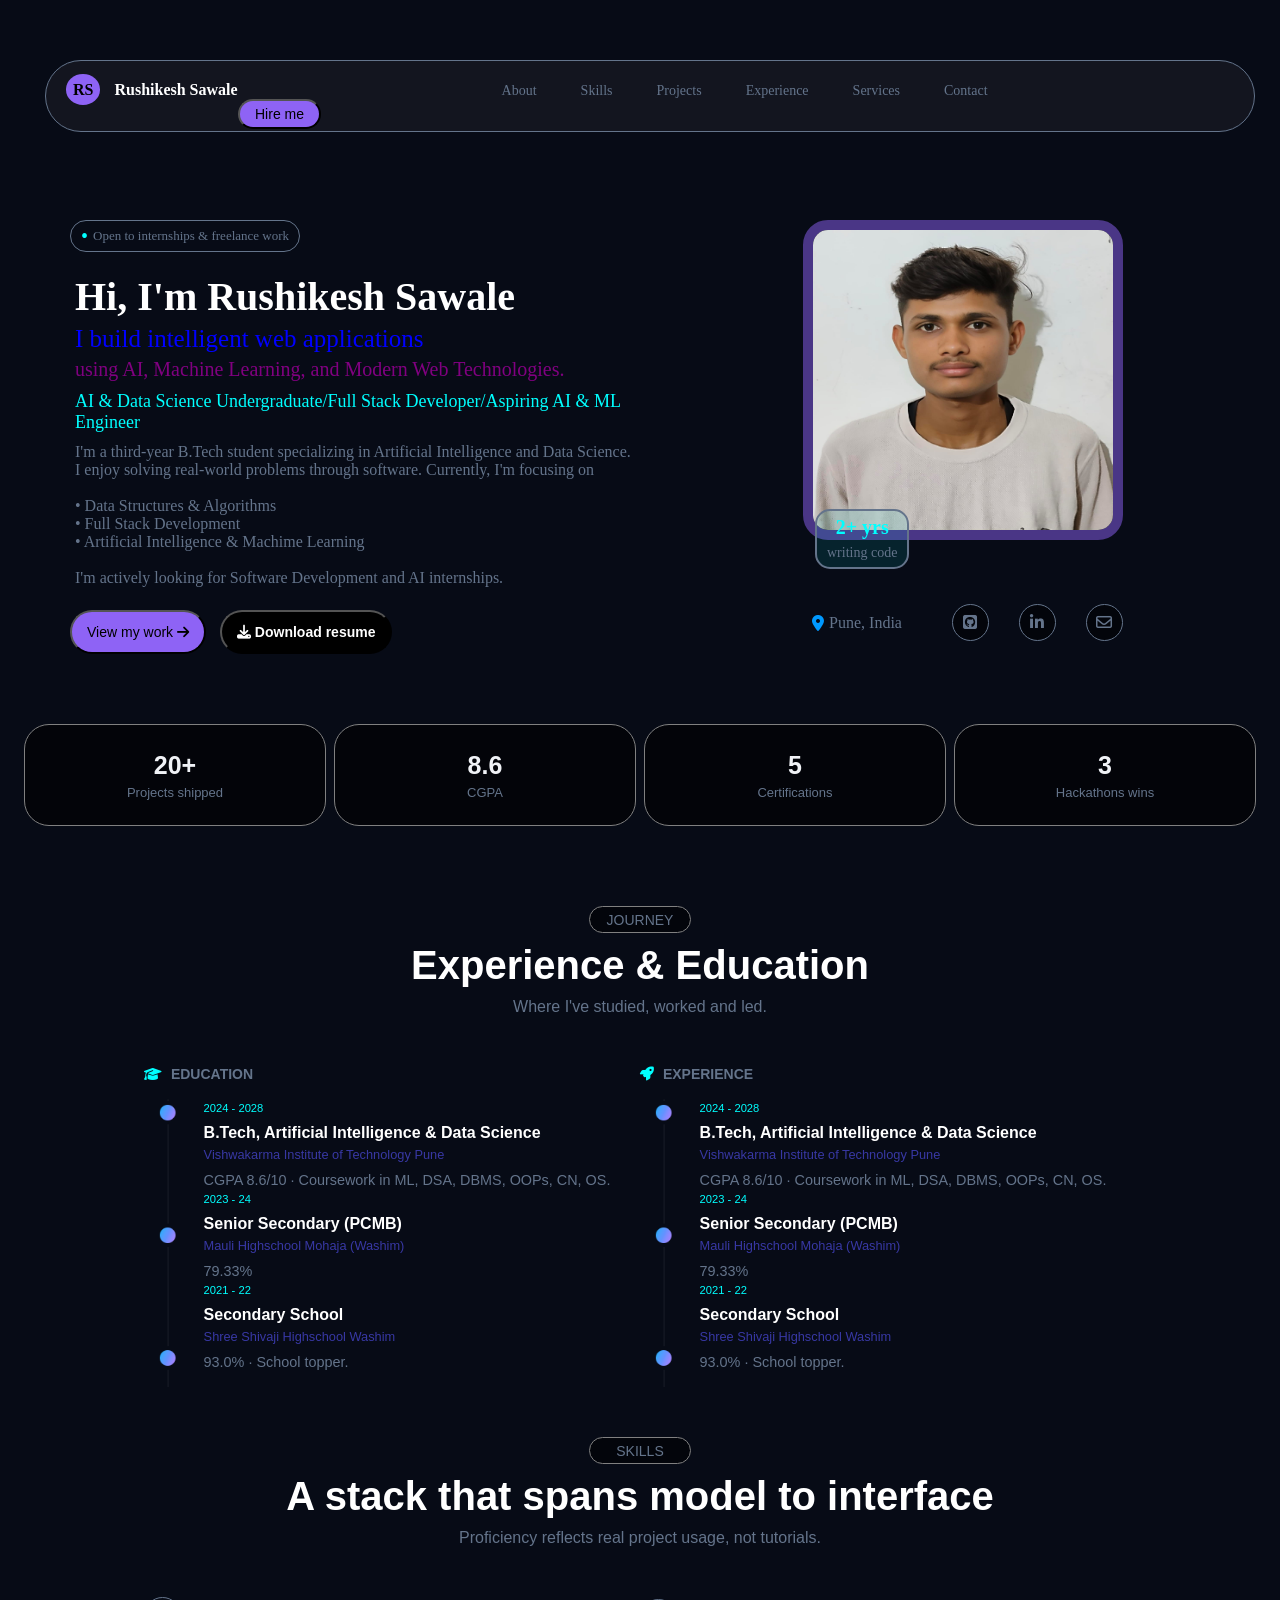
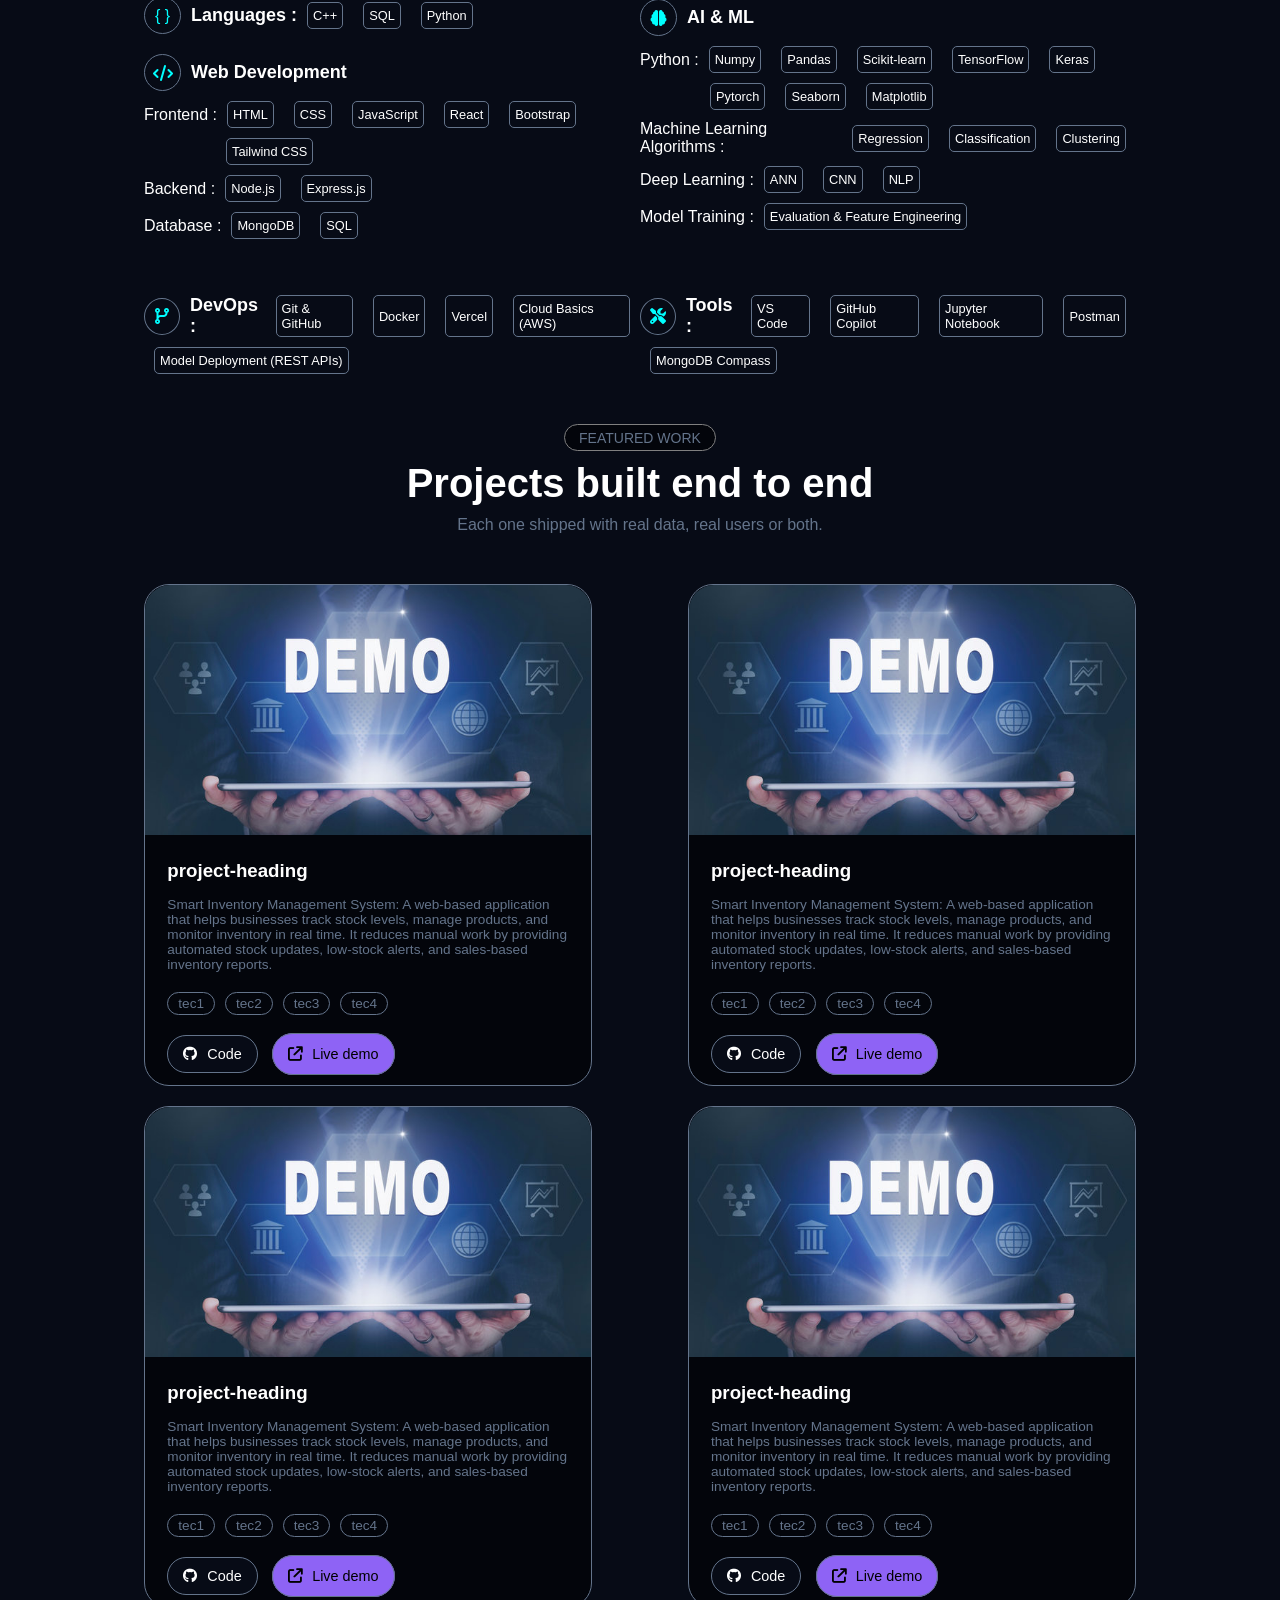
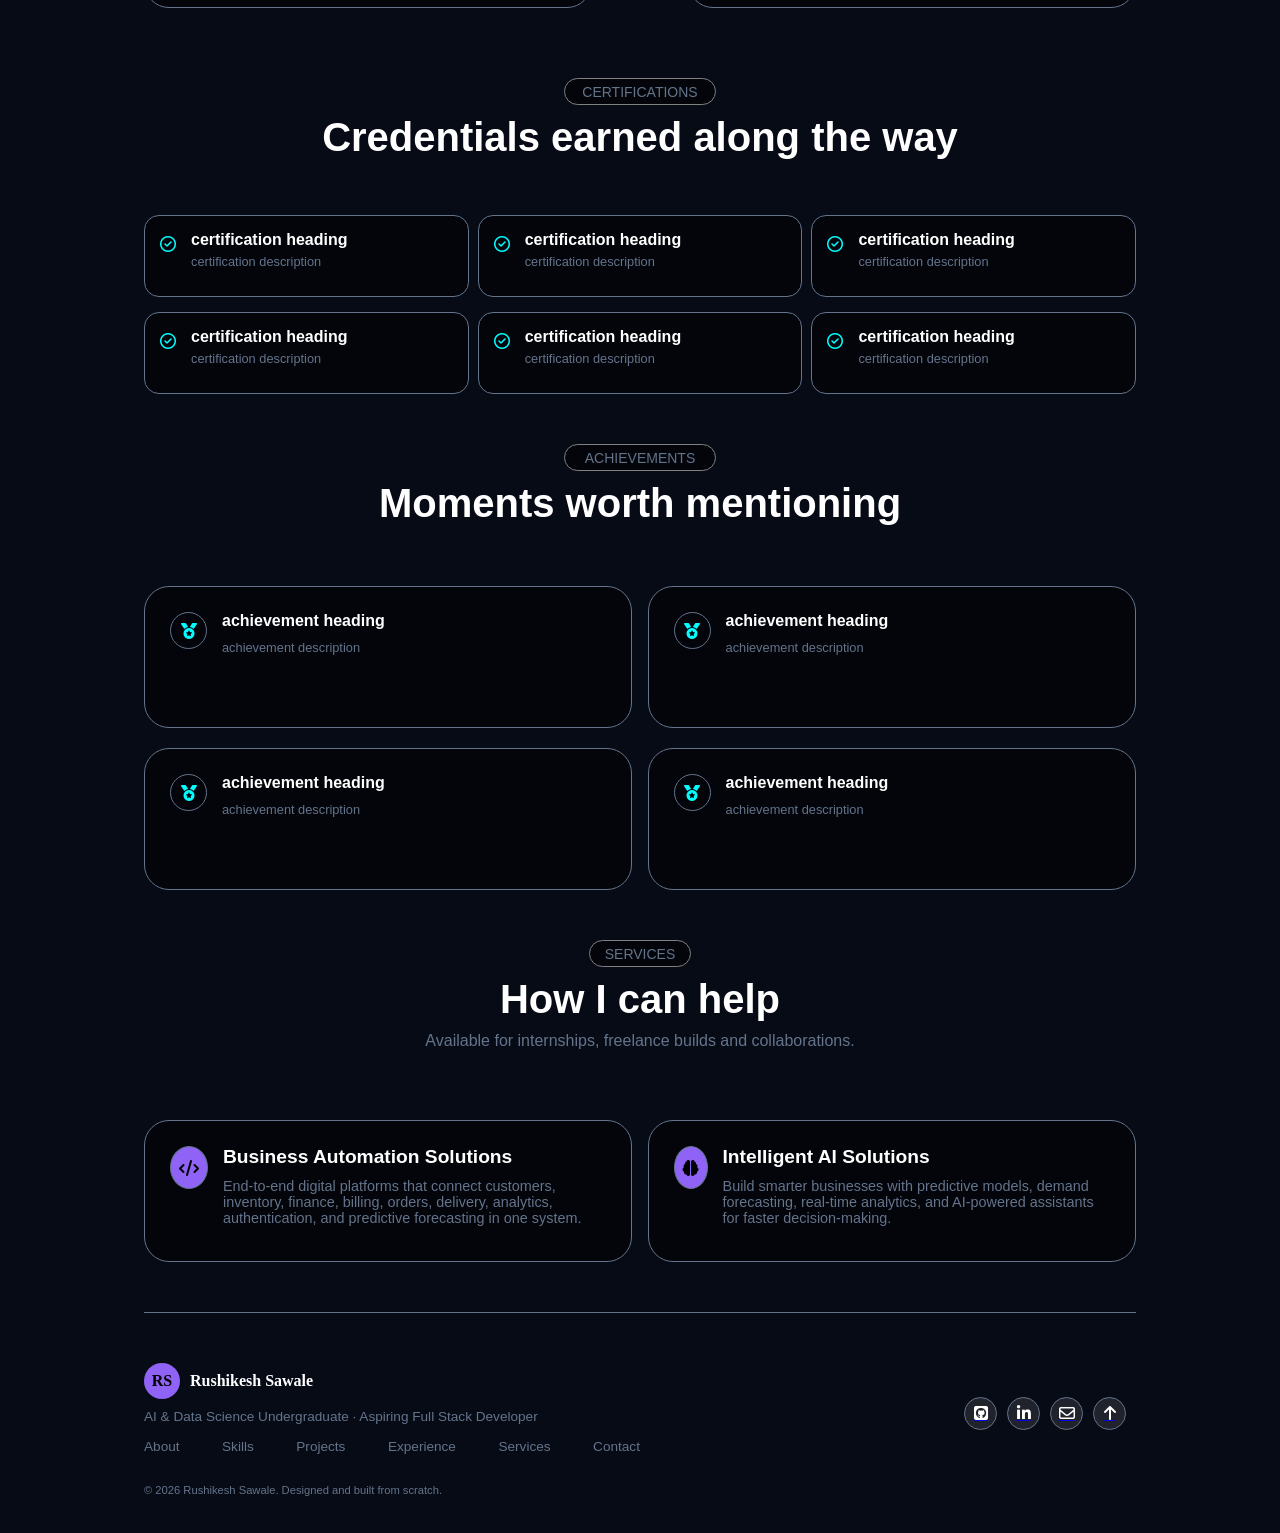
==== index.html @ 711cd92e "Initial Files Added" ====
<!DOCTYPE html>
<html lang="en">

<head>
    <meta charset="UTF-8">
    <meta name="viewport" content="width=device-width, initial-scale=1.0">
    <title>Portfolio Page</title>
    <link rel="stylesheet" href="style.css">
    <link rel="stylesheet" href="https://cdnjs.cloudflare.com/ajax/libs/font-awesome/6.5.2/css/all.min.css">
</head>

<body>
    <header>
        <div class="navbar">
            <a href="#" id="logo">RS</a>
            <a href="#" id="name">Rushikesh Sawale</a>
            <a href="about.html">About</a>
            <a href="skills.html">Skills</a>
            <a href="proj.html">Projects</a>
            <a href="exp.html">Experience</a>
            <a href="services.html">Services</a>
            <a href="contact.html">Contact</a>
            <a href="contact.html" id="hire"><button>Hire me</button></a>
        </div>
        <div class="head">
            <div class="header1">
                <p id="p1">
                    <span style="color: aqua; font-size: 20px; line-height: 1; margin-right: 5px;">&bull;</span>Open
                    to
                    internships &
                    freelance work
                </p>
                <p id="p2">
                    Hi, I'm Rushikesh Sawale
                </p>
                <p id="p3">I build intelligent web applications</p>
                <p id="p4">using AI, Machine Learning, and Modern Web Technologies.</p>
                <p id="p5">AI & Data Science Undergraduate/Full Stack Developer/Aspiring AI & ML Engineer</p>
                <p id="p6">
                    I'm a third-year B.Tech student specializing in Artificial Intelligence and Data
                    Science.<br />
                    I enjoy solving real-world problems through software. Currently, I'm focusing on<br />
                    <br />
                    • Data Structures & Algorithms<br />
                    • Full Stack Development<br />
                    • Artificial Intelligence & Machime Learning<br />
                    <br />
                    I'm actively looking for Software Development and AI internships.
                </p>
                <br />
                <a href="proj.html"><button>View my work <i class="fa-solid fa-arrow-right"></i></button></a>
                <a href="#"><button id="button"><i class="fa-solid fa-download"></i> Download resume</button></a>
            </div>
            <div class="header2">
                <div id="image"><a href="https://www.linkedin.com/in/rushikeshsawale" target="_main"><img
                            src="profilepic.jpg" alt="Profile pic" height="100" /></a></div>
                <div id="id1">2+ yrs<br /><small>writing code</small></div>
                <div id="id2"><i style="margin-right: 5px; margin-left: 25px; color: rgb(0, 153, 255)"
                        class="fa-solid fa-location-dot"></i>
                    Pune, India
                    <div id="icon" style="margin-left: 50px;"><a href="https://github.com/rushipatilsawale"
                            target="_main"><i class="fa-brands fa-square-github"></i></a></div>
                    <div id="icon"><a href="https://www.linkedin.com/in/rushikeshsawale" target="_main"><i
                                class="fa-brands fa-linkedin-in"></i></a></div>
                    <div id="icon"><a href="mailto:rushikesh.sawale24@vit.edu" target="_main">
                            <i class="fa-regular fa-envelope"></i>
                        </a></div>
                </div>
            </div>
        </div>
        <div class="work">
            <div id="work1">
                <div id="bigText">20+</div>
                <div id="smallText">Projects shipped</div>
            </div>
            <div id="work1">
                <div id="bigText">8.6</div>
                <div id="smallText">CGPA</div>
            </div>
            <div id="work1">
                <div id="bigText">5</div>
                <div id="smallText">Certifications</div>
            </div>
            <div id="work1">
                <div id="bigText">3</div>
                <div id="smallText">Hackathons wins</div>
            </div>
        </div>
    </header>
    <main>
        <div id="journey">JOURNEY</div>
        <div id="heading2">Experience & Education</div>
        <div id="extraInfo">Where I've studied, worked and led.</div>
        <div id="journeyDetails">
            <div class="expEdu">
                <div id="edu"><i class="fa-solid fa-graduation-cap"></i> EDUCATION</div>
                <div id="arrangement">
                    <div id="design"></div>
                    <div id="eduDetails">
                        <div id="year">2024 - 2028</div>
                        <div id="course">B.Tech, Artificial Intelligence & Data Science</div>
                        <div id="institute">Vishwakarma Institute of Technology Pune</div>
                        <div id="courseWork">CGPA 8.6/10 · Coursework in ML, DSA, DBMS, OOPs, CN, OS.</div>
                        <div id="year">2023 - 24</div>
                        <div id="course">Senior Secondary (PCMB)</div>
                        <div id="institute">Mauli Highschool Mohaja (Washim)</div>
                        <div id="courseWork">79.33%</div>
                        <div id="year">2021 - 22</div>
                        <div id="course">Secondary School</div>
                        <div id="institute">Shree Shivaji Highschool Washim</div>
                        <div id="courseWork">93.0% · School topper.</div>
                    </div>
                </div>
            </div>
            <div class="expEdu">
                <div id="edu"><i class="fa-solid fa-rocket"></i> EXPERIENCE</div>
                <div id="arrangement">
                    <div id="design"></div>
                    <div id="eduDetails">
                        <div id="year">2024 - 2028</div>
                        <div id="course">B.Tech, Artificial Intelligence & Data Science</div>
                        <div id="institute">Vishwakarma Institute of Technology Pune</div>
                        <div id="courseWork">CGPA 8.6/10 · Coursework in ML, DSA, DBMS, OOPs, CN, OS.</div>
                        <div id="year">2023 - 24</div>
                        <div id="course">Senior Secondary (PCMB)</div>
                        <div id="institute">Mauli Highschool Mohaja (Washim)</div>
                        <div id="courseWork">79.33%</div>
                        <div id="year">2021 - 22</div>
                        <div id="course">Secondary School</div>
                        <div id="institute">Shree Shivaji Highschool Washim</div>
                        <div id="courseWork">93.0% · School topper.</div>
                    </div>
                </div>
            </div>
        </div>
        <div id="skills">SKILLS</div>
        <div id="heading2">A stack that spans model to interface</div>
        <div id="extraInfo">Proficiency reflects real project usage, not tutorials.</div>
        <div id="languages">
            <div id="lang_logo">{ }</div>
            <div id="lang_head">Languages : </div>
            <div id="lang_box" style="width: 150px;">
                <div id="lang_name">C++</div>
                <div id="lang_name">SQL</div>
                <div id="lang_name">Python</div>
            </div>
        </div>
        <div class="ai_wd">
            <div id="webDev">
                <div id="wd_head">
                    <div id="lang_logo"><i class="fa-solid fa-code"></i></div>
                    <div id="lang_head">Web Development</div>
                </div>
                <div id="frontend">
                    <div id="heading4">Frontend : </div>
                    <div id="lang_box">
                        <div id="lang_name">HTML</div>
                        <div id="lang_name">CSS</div>
                        <div id="lang_name">JavaScript</div>
                        <div id="lang_name">React</div>
                        <div id="lang_name">Bootstrap</div>
                    </div>
                </div>
                <div id="lang_box">
                    <div id="lang_name" style="margin:0px 0px 10px 82px;">Tailwind CSS</div>
                </div>
                <div id="frontend">
                    <div id="heading4">Backend : </div>
                    <div id="lang_box">
                        <div id="lang_name">Node.js</div>
                        <div id="lang_name">Express.js</div>
                    </div>
                </div>
                <div id="frontend">
                    <div id="heading4">Database : </div>
                    <div id="lang_box">
                        <div id="lang_name">MongoDB</div>
                        <div id="lang_name">SQL</div>
                    </div>
                </div>
            </div>
            <div id="webDev" style="position: relative; bottom: 55px;">
                <div id="wd_head">
                    <div id="lang_logo"><i class="fa-solid fa-brain"></i></div>
                    <div id="lang_head">AI & ML</div>
                </div>
                <div id="frontend">
                    <div id="heading4">Python : </div>
                    <div id="lang_box">
                        <div id="lang_name">Numpy</div>
                        <div id="lang_name">Pandas</div>
                        <div id="lang_name">Scikit-learn</div>
                        <div id="lang_name">TensorFlow</div>
                        <div id="lang_name">Keras</div>
                    </div>
                </div>
                <div id="lang_box" style="margin: 0px 0px 10px 60px;">
                    <div id="lang_name">Pytorch</div>
                    <div id="lang_name">Seaborn</div>
                    <div id="lang_name">Matplotlib</div>
                </div>
                <div id="frontend">
                    <div id="heading4">Machine Learning Algorithms : </div>
                    <div id="lang_box">
                        <div id="lang_name">Regression</div>
                        <div id="lang_name">Classification</div>
                        <div id="lang_name">Clustering</div>
                    </div>
                </div>
                <div id="frontend">
                    <div id="heading4">Deep Learning : </div>
                    <div id="lang_box">
                        <div id="lang_name">ANN</div>
                        <div id="lang_name">CNN</div>
                        <div id="lang_name">NLP</div>
                    </div>
                </div>
                <div id="frontend">
                    <div id="heading4">Model Training : </div>
                    <div id="lang_box">
                        <div id="lang_name">Evaluation & Feature Engineering</div>
                    </div>
                </div>
            </div>
        </div>
        <div class="ai_wd" style="margin-bottom: 50px;">
            <div id="webDev">
                <div id="wd_head">
                    <div id="lang_logo"><i class="fa-solid fa-code-branch"></i></div>
                    <div id="lang_head">DevOps : </div>
                    <ul id="lang_box">
                        <li id="lang_name">Git & GitHub</li>
                        <li id="lang_name">Docker</li>
                        <li id="lang_name">Vercel</li>
                        <li id="lang_name">Cloud Basics (AWS)</li>
                    </ul>
                </div>
                <ul id="lang_box" style="margin: 10px 0px 0px 0px;">
                    <li id="lang_name">Model Deployment (REST APIs)</li>
                </ul>
            </div>
            <div id="webDev">
                <div id="wd_head">
                    <div id="lang_logo"><i class="fa-solid fa-screwdriver-wrench"></i></div>
                    <div id="lang_head">Tools : </div>
                    <ul id="lang_box">
                        <li id="lang_name">VS Code</li>
                        <li id="lang_name">GitHub Copilot</li>
                        <li id="lang_name">Jupyter Notebook</li>
                        <li id="lang_name">Postman</li>
                    </ul>
                </div>
                <ul id="lang_box" style="margin: 10px 0px 0px 0px;">
                    <li id="lang_name">MongoDB Compass</li>
                </ul>
            </div>
        </div>

        <div class="projects">
            <div id="skills" style="width: 150px;">FEATURED WORK</div>
            <div id="heading2">Projects built end to end</div>
            <div id="extraInfo">Each one shipped with real data, real users or both.</div>
            <div class="project-section">
                <div class="box">
                    <div class="box-img" style="background-image: url('demo_project_image.jpg');"></div>
                    <div class="box-content">
                        <h3>project-heading</h3>
                        <p>Smart Inventory Management System: A web-based application that helps businesses track stock
                            levels, manage products, and monitor inventory in real time. It reduces manual work by
                            providing automated stock updates, low-stock alerts, and sales-based inventory reports.</p>
                        <div class="tech">
                            <div class="tech-box">tec1</div>
                            <div class="tech-box">tec2</div>
                            <div class="tech-box">tec3</div>
                            <div class="tech-box">tec4</div>
                        </div>
                        <div class="navigations">
                            <a class="github" href="https://github.com/rushipatilsawale" target="_main"><i
                                    class="fa-brands fa-github"></i>Code</a>
                            <a class="live-demo" href="#"><i class="fa-solid fa-arrow-up-right-from-square"></i>Live
                                demo</a>
                        </div>
                    </div>
                </div>
                <div class="box">
                    <div class="box-img" style="background-image: url('demo_project_image.jpg');"></div>
                    <div class="box-content">
                        <h3>project-heading</h3>
                        <p>Smart Inventory Management System: A web-based application that helps businesses track stock
                            levels, manage products, and monitor inventory in real time. It reduces manual work by
                            providing automated stock updates, low-stock alerts, and sales-based inventory reports.</p>
                        <div class="tech">
                            <div class="tech-box">tec1</div>
                            <div class="tech-box">tec2</div>
                            <div class="tech-box">tec3</div>
                            <div class="tech-box">tec4</div>
                        </div>
                        <div class="navigations">
                            <a class="github" href="https://github.com/rushipatilsawale" target="_main"><i
                                    class="fa-brands fa-github"></i>Code</a>
                            <a class="live-demo" href="#"><i class="fa-solid fa-arrow-up-right-from-square"></i>Live
                                demo</a>
                        </div>
                    </div>
                </div>
                <div class="box">
                    <div class="box-img" style="background-image: url('demo_project_image.jpg');"></div>
                    <div class="box-content">
                        <h3>project-heading</h3>
                        <p>Smart Inventory Management System: A web-based application that helps businesses track stock
                            levels, manage products, and monitor inventory in real time. It reduces manual work by
                            providing automated stock updates, low-stock alerts, and sales-based inventory reports.</p>
                        <div class="tech">
                            <div class="tech-box">tec1</div>
                            <div class="tech-box">tec2</div>
                            <div class="tech-box">tec3</div>
                            <div class="tech-box">tec4</div>
                        </div>
                        <div class="navigations">
                            <a class="github" href="https://github.com/rushipatilsawale" target="_main"><i
                                    class="fa-brands fa-github"></i>Code</a>
                            <a class="live-demo" href="#"><i class="fa-solid fa-arrow-up-right-from-square"></i>Live
                                demo</a>
                        </div>
                    </div>
                </div>
                <div class="box">
                    <div class="box-img" style="background-image: url('demo_project_image.jpg');"></div>
                    <div class="box-content">
                        <h3>project-heading</h3>
                        <p>Smart Inventory Management System: A web-based application that helps businesses track stock
                            levels, manage products, and monitor inventory in real time. It reduces manual work by
                            providing automated stock updates, low-stock alerts, and sales-based inventory reports.</p>
                        <div class="tech">
                            <div class="tech-box">tec1</div>
                            <div class="tech-box">tec2</div>
                            <div class="tech-box">tec3</div>
                            <div class="tech-box">tec4</div>
                        </div>
                        <div class="navigations">
                            <a class="github" href="https://github.com/rushipatilsawale" target="_main"><i
                                    class="fa-brands fa-github"></i>Code</a>
                            <a class="live-demo" href="#"><i class="fa-solid fa-arrow-up-right-from-square"></i>Live
                                demo</a>
                        </div>
                    </div>
                </div>
            </div>
        </div>

        <div class="certifications">
            <div class="certifications-heading">CERTIFICATIONS</div>
            <div class="certifications-extrainfo">Credentials earned along the way</div>
            <div class="certification-details">
                <div class="cert">
                    <div class="righttick-logo"><i class="fa-regular fa-circle-check"></i></div>
                    <div class="cert-info">
                        <p class="cert-heading">certification heading</p>
                        <p class="cert-description">certification description</p>
                    </div>
                </div>
                <div class="cert">
                    <div class="righttick-logo"><i class="fa-regular fa-circle-check"></i></div>
                    <div class="cert-info">
                        <p class="cert-heading">certification heading</p>
                        <p class="cert-description">certification description</p>
                    </div>
                </div>
                <div class="cert">
                    <div class="righttick-logo"><i class="fa-regular fa-circle-check"></i></div>
                    <div class="cert-info">
                        <p class="cert-heading">certification heading</p>
                        <p class="cert-description">certification description</p>
                    </div>
                </div>
                <div class="cert">
                    <div class="righttick-logo"><i class="fa-regular fa-circle-check"></i></div>
                    <div class="cert-info">
                        <p class="cert-heading">certification heading</p>
                        <p class="cert-description">certification description</p>
                    </div>
                </div>
                <div class="cert">
                    <div class="righttick-logo"><i class="fa-regular fa-circle-check"></i></div>
                    <div class="cert-info">
                        <p class="cert-heading">certification heading</p>
                        <p class="cert-description">certification description</p>
                    </div>
                </div>
                <div class="cert">
                    <div class="righttick-logo"><i class="fa-regular fa-circle-check"></i></div>
                    <div class="cert-info">
                        <p class="cert-heading">certification heading</p>
                        <p class="cert-description">certification description</p>
                    </div>
                </div>
            </div>
        </div>

        <div class="achievements">
            <div class="certifications-heading">ACHIEVEMENTS</div>
            <div class="certifications-extrainfo">Moments worth mentioning</div>
            <div class="achievement-section">
                <div class="achievement-box">
                    <div class="achievement-logo"><i class="fa-solid fa-medal"></i></div>
                    <div class="achievement-info">
                        <p class="achievement-heading">achievement heading</p>
                        <p class="achievement-description">achievement description</p>
                    </div>
                </div>
                <div class="achievement-box">
                    <div class="achievement-logo"><i class="fa-solid fa-medal"></i></div>
                    <div class="achievement-info">
                        <p class="achievement-heading">achievement heading</p>
                        <p class="achievement-description">achievement description</p>
                    </div>
                </div>
                <div class="achievement-box">
                    <div class="achievement-logo"><i class="fa-solid fa-medal"></i></div>
                    <div class="achievement-info">
                        <p class="achievement-heading">achievement heading</p>
                        <p class="achievement-description">achievement description</p>
                    </div>
                </div>
                <div class="achievement-box">
                    <div class="achievement-logo"><i class="fa-solid fa-medal"></i></div>
                    <div class="achievement-info">
                        <p class="achievement-heading">achievement heading</p>
                        <p class="achievement-description">achievement description</p>
                    </div>
                </div>
            </div>
        </div>

        <div class="services">
            <div id="skills">SERVICES</div>
            <div id="heading2">How I can help</div>
            <div id="extraInfo">Available for internships, freelance builds and collaborations.</div>
            <div class="services-section">
                <div class="services-box">
                    <div class="services-logo"><i class="fa-solid fa-code"></i></div>
                    <div class="services-info">
                        <p class="services-heading">Business Automation Solutions</p>
                        <p class="services-description">End-to-end digital platforms that connect customers, inventory,
                            finance, billing, orders, delivery, analytics, authentication, and predictive forecasting in
                            one system.</p>
                    </div>
                </div>
                <div class="services-box">
                    <div class="services-logo"><i class="fa-solid fa-brain"></i></div>
                    <div class="services-info">
                        <p class="services-heading">Intelligent AI Solutions</p>
                        <p class="services-description">Build smarter businesses with predictive models, demand
                            forecasting, real-time analytics, and AI-powered assistants for faster decision-making.</p>
                    </div>
                </div>
            </div>
        </div>
    </main>

    <footer class="footer">
        <div class="footer-info">
            <div class="info-nav">
                <a class="info-logo">RS</a>
                <a class="info-name">Rushikesh Sawale</a>
            </div>

            <p class="info-description">AI & Data Science Undergraduate · Aspiring Full Stack Developer</p>
            <div class="info-navbar" style="margin-top: 15px;">
                <a href="about.html">About</a>
                <a href="skills.html">Skills</a>
                <a href="proj.html">Projects</a>
                <a href="exp.html">Experience</a>
                <a href="services.html">Services</a>
                <a href="contact.html">Contact</a>
            </div>

            <p class="info-copyright" style="margin-top: 30px; font-size: 0.7rem;">© 2026 Rushikesh Sawale. Designed and
                built from scratch.</p>
        </div>

        <div class="footer-nav">
            <a href="https://github.com/rushipatilsawale" target="_main"><i class="fa-brands fa-square-github"></i></a>
            <a href="https://www.linkedin.com/in/rushikeshsawale" target="_main"><i
                    class="fa-brands fa-linkedin-in"></i></a>
            <a href="mailto:rushikesh.sawale24@vit.edu" target="_main"><i class="fa-regular fa-envelope"></i></a>
            <a href="#"><i class="fa-solid fa-arrow-up"></i></a>
        </div>
    </footer>
</body>

</html>
---- style.css ----
* {
    margin: 0;
    padding: 0;
}

body {
    background-color: oklch(15% .026 268);
    margin: 20px;
}

.navbar {
    background-color: rgba(25, 27, 36, 0.7);
    height: 30px;
    margin: 25px;
    padding: 20px;
    border: 1px solid #64748B;
    border-radius: 50px;
    position: fixed;
    margin-top: 40px;
}

#logo {
    background-color: #8e63f5;
    color: black;
    font-weight: bolder;
    padding: 7px;
    border-radius: 50%;
    margin-right: 5px;
    font-size: 16px;
}

#name {
    color: white;
    font-weight: bold;
    margin-right: 250px;
    font-size: 16px;
}

.navbar a {
    color: #64748B;
    text-decoration: none;
    margin-right: 30px;
    padding: 5px;
    font-size: 14px;
}

.navbar button {
    background-color: #8E63F5;
    color: black;
    font-size: 14px;
    padding: 5px 15px 5px 15px;
    border-radius: 50px;
    margin-left: 167px;
}

.header1 {
    margin-left: 50px;
}

#p1 {
    font-size: 13px;
    color: #64748B;
    border: 1px solid #64748B;
    display: inline-flex;
    align-items: center;
    border-radius: 50px;
    padding: 5px 10px;
    margin-bottom: 16px;
}

#p2 {
    color: white;
    font-size: 40px;
    font-weight: 700;
    margin: 5px;
}

#p3 {
    color: blue;
    font-size: 25px;
    margin-left: 5px;
}

#p4 {
    color: purple;
    font-size: 20px;
    margin: 5px;
}

#p5 {
    color: aqua;
    font-size: 18px;
    margin: 10px 5px 10px 5px;
}

#p6 {
    color: #64748B;
    font-size: 16px;
    margin: 5px;
}

.head {
    display: flex;
    padding-top: 200px;
    margin-bottom: 50px;
}

.header1 button {
    background-color: #8E63F5;
    color: black;
    font-size: 14px;
    padding: 12px 15px 12px 15px;
    border-radius: 50px;
    font-weight: 200;
    margin-right: 10px;
}

.header1 a {
    text-decoration: none;
    color: black;
}

#button {
    color: white;
    font-weight: 700;
    background-color: black;
}

.header2 img {
    height: 300px;
    width: 300px;
    border: 10px solid rgba(142, 99, 245, 0.5);
    border-radius: 25px;
}

#image {
    display: flex;
    justify-content: center;
}

.header2 #id1 {
    color: aqua;
    font-size: 20px;
    font-weight: 900;
    background-color: rgba(0, 255, 255, 0.1);
    display: inline-block;
    text-align: center;
    border: 2px solid #64748B;
    border-radius: 15px;
    padding: 5px 10px 5px 10px;
    margin-left: 150px;
    position: relative;
    bottom: 35px;
}

.head small {
    color: #64748B;
    font-size: 14px;
    font-weight: normal;
}

.header2 #id2 {
    color: #64748B;
    font-size: 16px;
    display: flex;
    align-items: center;
    justify-content: center;
}

.header2 a {
    text-decoration: none;
}

.header1,
.header2 {
    width: 50%;
}

#icon {
    height: 35px;
    width: 35px;
    margin: 0px 15px 0px 15px;
    background-color: rgba(0, 0, 0, 0.5);
    display: flex;
    align-items: center;
    justify-content: center;
    border-radius: 50%;
    border: 1px solid #64748B;
}

#icon i {
    color: #64748B;
}

.work {
    margin: 70px 0px 80px 0px;
    display: flex;
    justify-content: space-around;
    font-family: "Emily", sans-serif;
}

.work #work1 {
    display: flex;
    flex-direction: column;
    align-items: center;
    justify-content: center;
    background-color: rgba(0, 0, 0, 0.6);
    height: 100px;
    width: 300px;
    border: 1px solid gray;
    border-radius: 25px;
}

.work #bigText {
    color: oklch(96% .006 265);
    font-weight: bolder;
    font-size: 25px;
    margin-bottom: 5px;
}

.work #smallText {
    color: #64748B;
    font-size: 13px;
}

main {
    font-family: "Emily", sans-serif;
}

#journey,
#skills {
    color: #64748B;
    font-size: 14px;
    width: 100px;
    height: 25px;
    background-color: rgba(0, 0, 0, 0.5);
    display: flex;
    align-items: center;
    justify-content: center;
    margin: auto;
    border: 1px solid gray;
    border-radius: 25px;
}

#heading2 {
    color: white;
    font-weight: bolder;
    font-size: 40px;
    display: flex;
    align-items: center;
    justify-content: center;
    margin: 10px;
}

#extraInfo {
    color: #64748B;
    font-size: 16px;
    display: flex;
    align-items: center;
    justify-content: center;
    margin-bottom: 50px;
}

#edu {
    color: #64748B;
    font-size: 14px;
    font-weight: bold;
    margin-bottom: 15px;
}

#edu i {
    margin-right: 5px;
    color: aqua;
}

#journeyDetails {
    display: flex;
    width: 80%;
    align-items: center;
    justify-content: center;
    margin: auto;
    margin-bottom: 50px;
}

.expEdu {
    width: 50%;
}

#design {
    width: 10%;
    margin-right: 10px;
    background-image: url("design.png");
    background-size: cover;
    height: 290px;
}

#arrangement {
    display: flex;
}

#year {
    color: aqua;
    font-size: 0.7em;
    margin: 5px 0px 10px 0px;
}

#course {
    color: white;
    font-size: 1em;
    font-weight: bold;
    margin-bottom: 5px;
}

#institute {
    color: rgb(56, 56, 164);
    font-size: 0.8em;
    margin-bottom: 10px;
}

#courseWork {
    color: #64748B;
    font-size: 0.9em;
}

#languages {
    color: white;
    display: flex;
    align-items: center;
    width: 80%;
    margin: auto;
    margin-bottom: 20px;
}

#lang_head {
    font-size: 18px;
    font-weight: bold;
}

#lang_box {
    display: flex;
}

#lang_name {
    height: auto;
    width: auto;
    border: 1px solid #64748B;
    padding: 5px;
    border-radius: 5px;
    display: flex;
    justify-content: center;
    align-items: center;
    font-size: 0.8em;
    margin: 0px 10px 0px 10px;
}

.ai_wd {
    color: white;
    display: flex;
    width: 80%;
    margin: auto;
}

#webDev {
    width: 50%;
}

#lang_logo {
    color: aqua;
    border: 1px solid #64748B;
    height: 25px;
    width: 25px;
    display: flex;
    align-items: center;
    justify-content: center;
    border-radius: 50%;
    padding: 5px;
    margin-right: 10px;
}

#wd_head {
    display: flex;
    align-items: center;
    margin-bottom: 10px;
}

#frontend {
    display: flex;
    margin-bottom: 10px;
    align-items: center;
}

.projects {
    margin-bottom: 50px;
}

.certifications {
    margin-bottom: 50px;
}

.achievements {
    margin-bottom: 50px;
}

.services {
    margin-bottom: 50px;
}

.footer {
    height: 200px;
    width: 80%;
    margin: auto;
    display: flex;
    border-top: 0.5px solid #64748B;
}

.footer-info {
    margin-top: 50px;
    width: 50%;
    font-family: "Emily", sans-serif;
}

.footer-nav {
    display: flex;
    align-items: center;
    justify-content: end;
    width: 50%;
}

.info-nav {
    display: flex;
}

.info-logo {
    color: black;
    font-size: 1rem;
    font-weight: bolder;
    height: 30px;
    width: 30px;
    background-color: #8f63f5;
    border-radius: 50%;
    padding: 3px;
    display: flex;
    align-items: center;
    justify-content: center;
    font-family: none;
}

.info-name {
    color: white;
    font-size: 1rem;
    font-weight: bold;
    display: flex;
    align-items: center;
    justify-content: center;
    margin-left: 10px;
    font-family: none;
}

.info-description,
.info-navbar,
.info-copyright {
    color: #64748B;
    font-size: 0.85rem;
    margin-top: 10px;
}

.info-navbar {
    display: flex;
    align-items: center;
    justify-content: space-between;
}

.info-navbar a {
    text-decoration: none;
    color: #64748B;
}

.footer-nav i {
    color: white;
    height: 25px;
    width: 25px;
    border: 1px solid #64748B;
    border-radius: 50%;
    display: flex;
    align-items: center;
    justify-content: center;
    padding: 3px;
    background-color: rgba(128, 128, 128, 0.2);
    margin-right: 10px;
}

.certifications-heading {
    height: 25px;
    width: 150px;
    display: flex;
    align-items: center;
    justify-content: center;
    color: #64748B;
    font-size: 14px;
    background-color: rgba(0, 0, 0, 0.5);
    border: 1px solid gray;
    border-radius: 25px;
    margin: auto;
}

.certifications-extrainfo {
    height: auto;
    width: auto;
    display: flex;
    align-items: center;
    justify-content: center;
    color: white;
    margin: 10px;
    font-size: 40px;
    font-weight: bolder;
    margin-bottom: 40px;
}

/**project-section**/
.project-section {
    color: white;
    width: 80%;
    margin: auto;
    display: flex;
    justify-content: space-between;
    margin-bottom: 20px;
    flex-wrap: wrap;
}

.box {
    border: 1px solid #64748B;
    border-radius: 25px;
    width: 45%;
    height: 500px;
    background-color: rgba(0, 0, 0, 0.5);
    margin-bottom: 20px;
}

.box-img {
    height: 50%;
    margin-bottom: 25px;
    background-size: cover;
    border-top-left-radius: 25px;
    border-top-right-radius: 25px;
}

.box p {
    margin-top: 15px;
    color: #64748B;
    font-size: 0.85rem;
    margin-bottom: 20px;
}

.box-content {
    width: 90%;
    margin: auto;
}

.tech {
    display: flex;
    margin-bottom: 30px;
}

.tech-box {
    border: 1px solid #64748B;
    border-radius: 15px;
    margin-right: 10px;
    height: auto;
    width: auto;
    padding: 3px 10px 3px 10px;
    font-size: 0.85rem;
    color: #64748B;
}

.github {
    color: white;
    border: 1px solid #64748B;
    border-radius: 20px;
    font-size: 0.9rem;
    padding: 10px 15px 10px 15px;
    background-color: oklch(15% .026 268);
    margin-right: 10px;
}

.github i {
    margin-right: 10px;
}

.navigations a {
    text-decoration: none;
}

.live-demo {
    color: black;
    border: 1px solid #64748B;
    border-radius: 25px;
    font-size: 0.9rem;
    padding: 12px 15px 12px 15px;
    background-color: #8e63f5;
    margin-right: 10px;
    font-weight: 400;
}

.live-demo i {
    margin-right: 10px;
}

/**certification**/
.certification-details {
    color: white;
    display: flex;
    width: 80%;
    margin: auto;
    justify-content: space-between;
    flex-wrap: wrap;
}

.cert {
    display: flex;
    border: 1px solid #64748B;
    padding: 15px;
    border-radius: 15px;
    width: 29.5%;
    background-color: rgba(0, 0, 0, 0.5);
    height: 50px;
    margin-top: 15px;
}

.righttick-logo {
    margin-right: 15px;
    color: aqua;
    padding-top: 5px;
}

.cert-heading {
    font-size: 1rem;
    font-weight: bold;
}

.cert-description {
    font-size: 0.8rem;
    margin-top: 5px;
    color: #64748B;
}

/**achievements**/
.achievement-section {
    color: white;
    display: flex;
    width: 80%;
    margin: auto;
    justify-content: space-between;
    flex-wrap: wrap;
}

.achievement-box {
    display: flex;
    border: 1px solid #64748B;
    padding: 25px;
    border-radius: 25px;
    width: 44%;
    background-color: rgba(0, 0, 0, 0.5);
    height: 90px;
    margin-top: 20px;
}

.achievement-logo {
    margin-right: 15px;
    color: aqua;
    border: 1px solid #64748B;
    height: 25px;
    width: 25px;
    display: flex;
    align-items: center;
    justify-content: center;
    border-radius: 50%;
    padding: 5px;
}

.achievement-heading {
    font-size: 1rem;
    font-weight: bold;
}

.achievement-description {
    font-size: 0.8rem;
    margin-top: 10px;
    color: #64748B;
}

/**services**/
.services-section {
    color: white;
    display: flex;
    width: 80%;
    margin: auto;
    justify-content: space-between;
    flex-wrap: wrap;
}

.services-box {
    display: flex;
    border: 1px solid #64748B;
    padding: 25px;
    border-radius: 25px;
    width: 44%;
    background-color: rgba(0, 0, 0, 0.5);
    height: 90px;
    margin-top: 20px;
}

.services-logo {
    margin-right: 15px;
    color: black;
    background-color: #8f63f5;
    border: 1px solid #64748B;
    height: 25px;
    width: 25px;
    display: flex;
    align-items: center;
    justify-content: center;
    border-radius: 50%;
    padding: 8px;
}

.services-heading {
    font-size: 1.2rem;
    font-weight: bolder;
}

.services-description {
    font-size: 0.9rem;
    margin-top: 10px;
    color: #64748B;
}
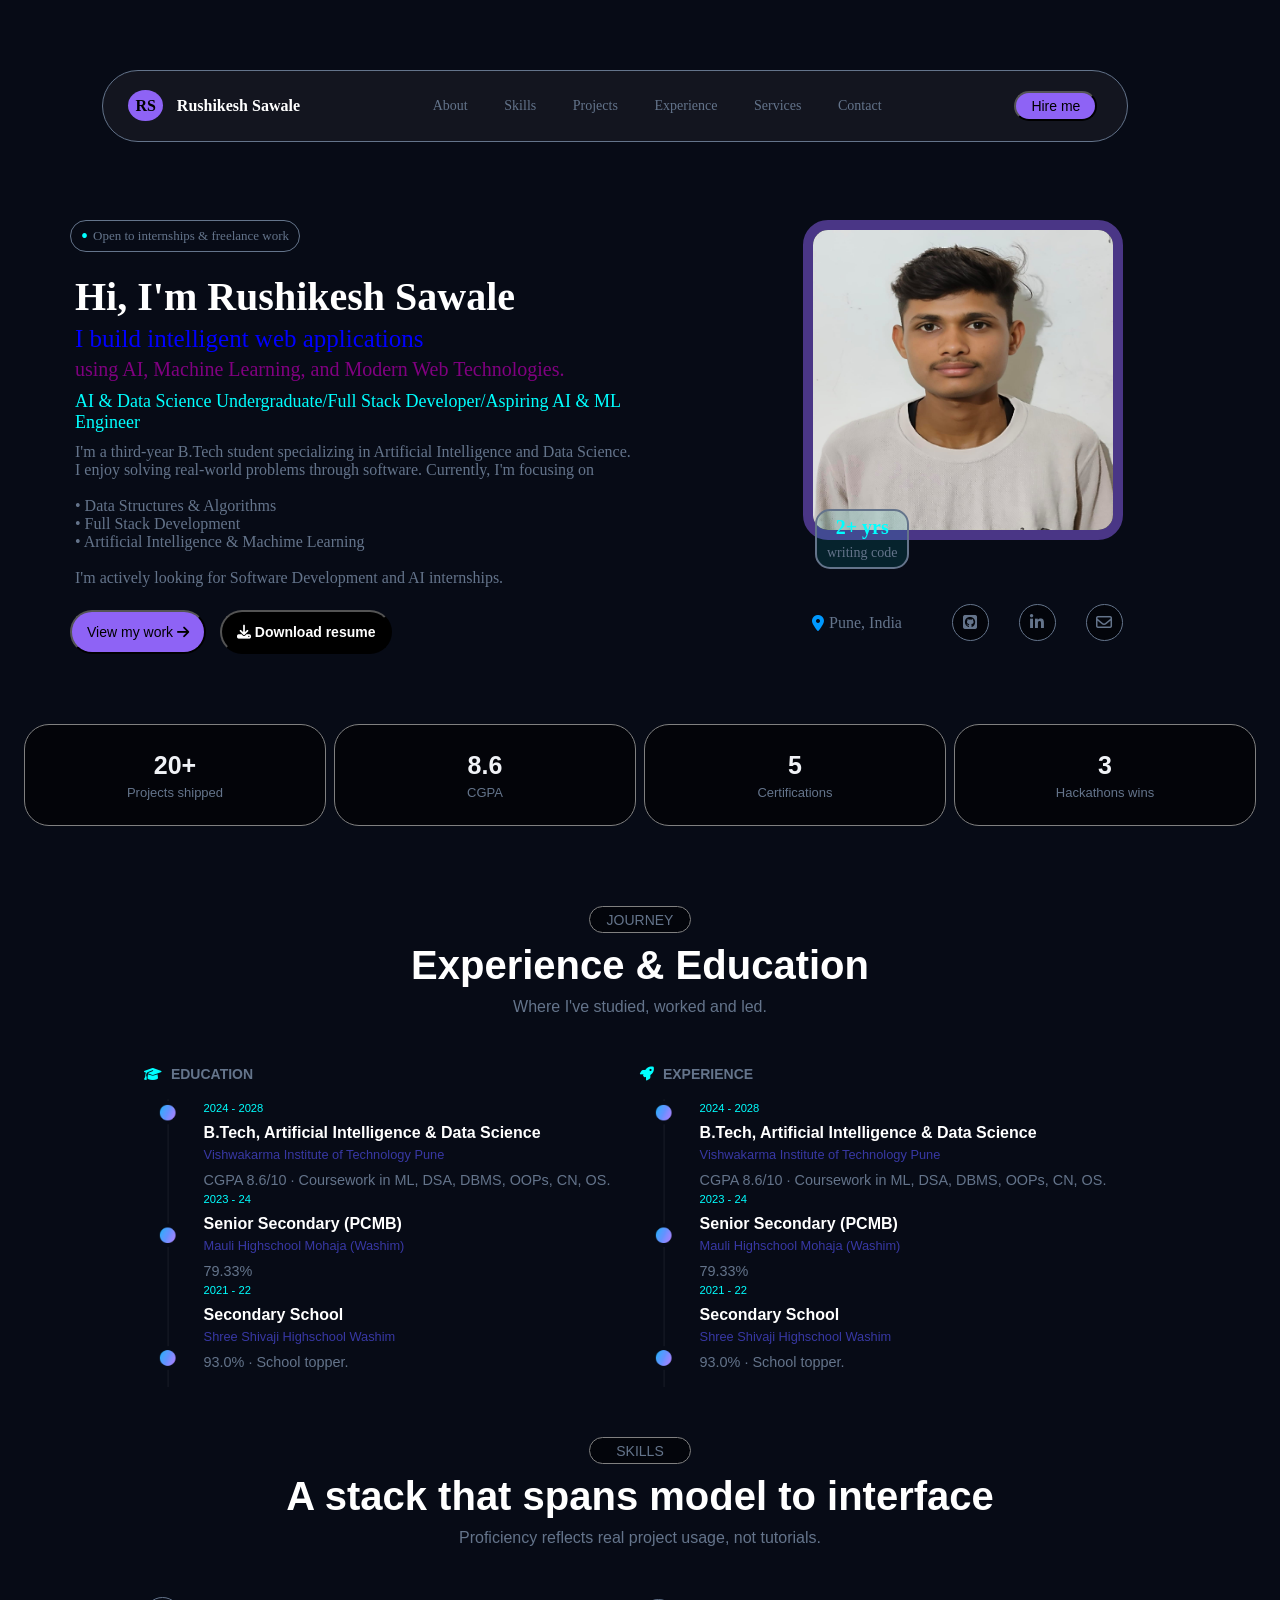
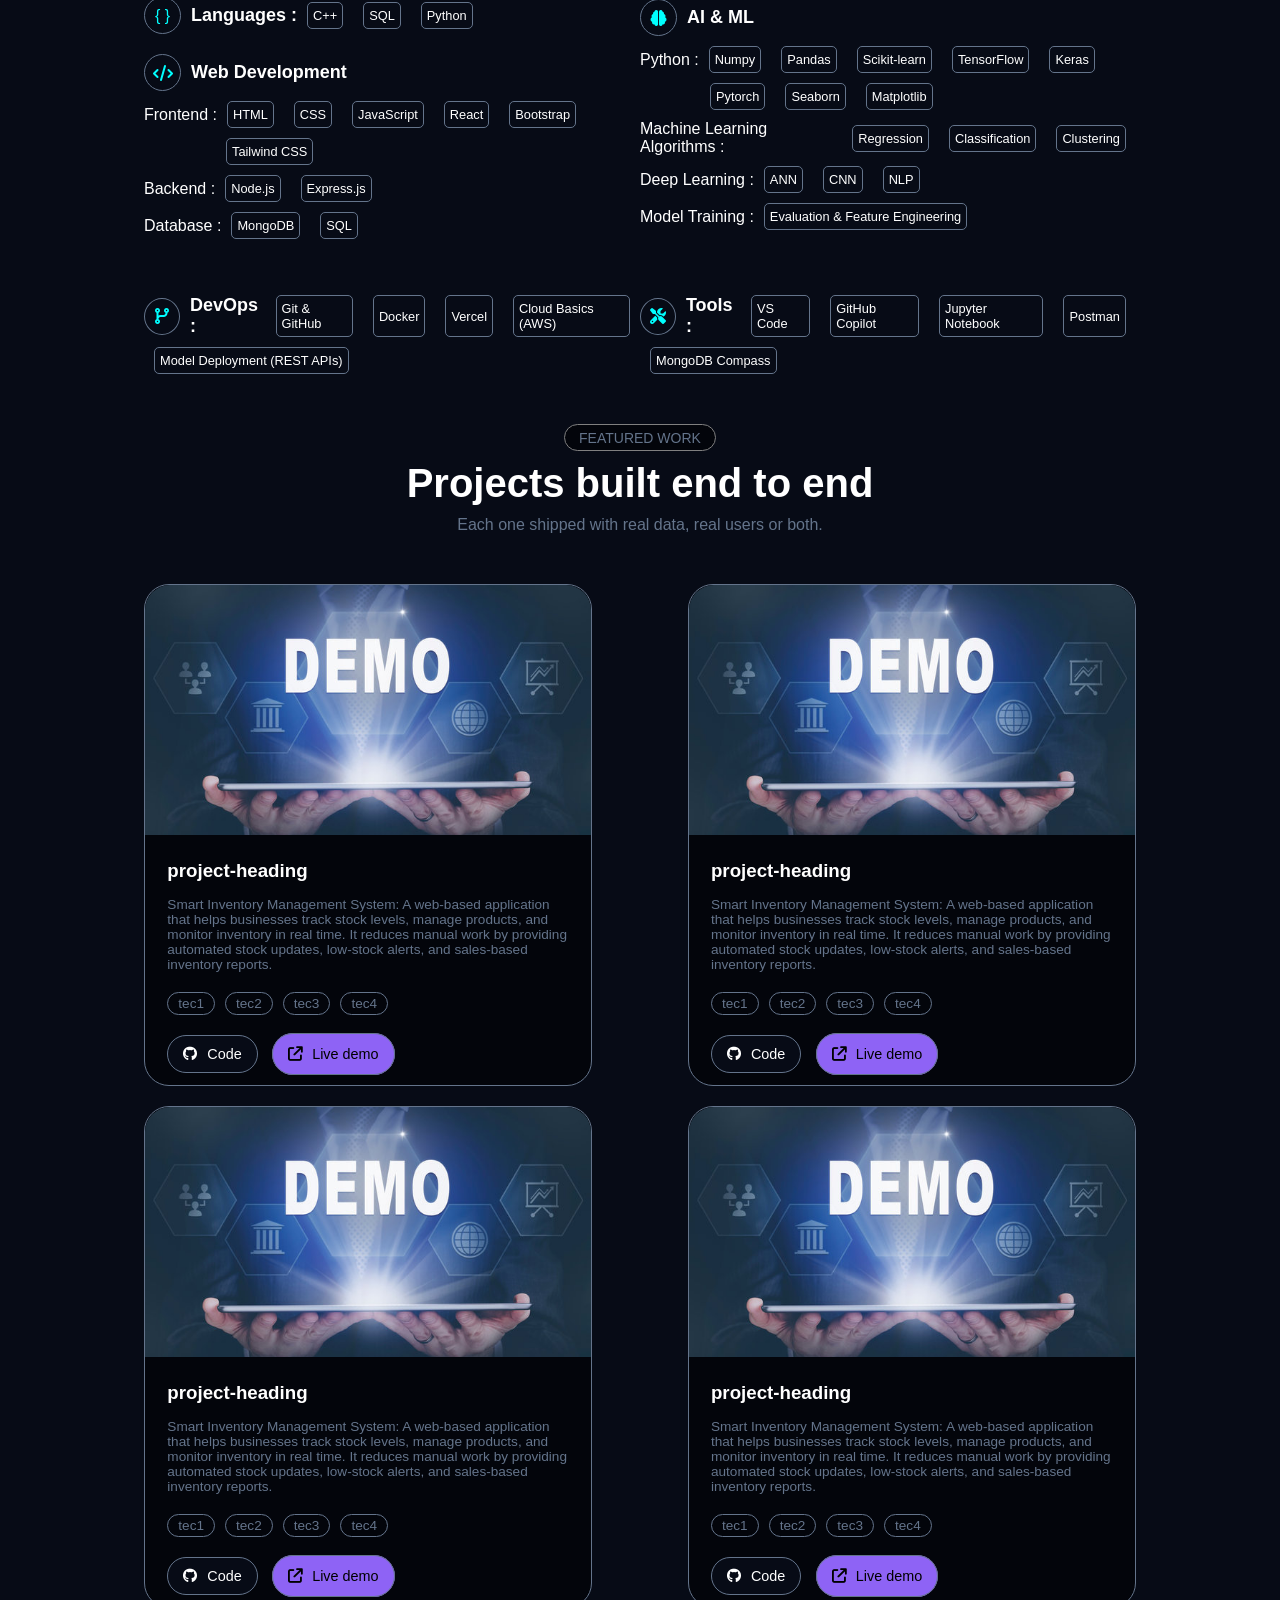
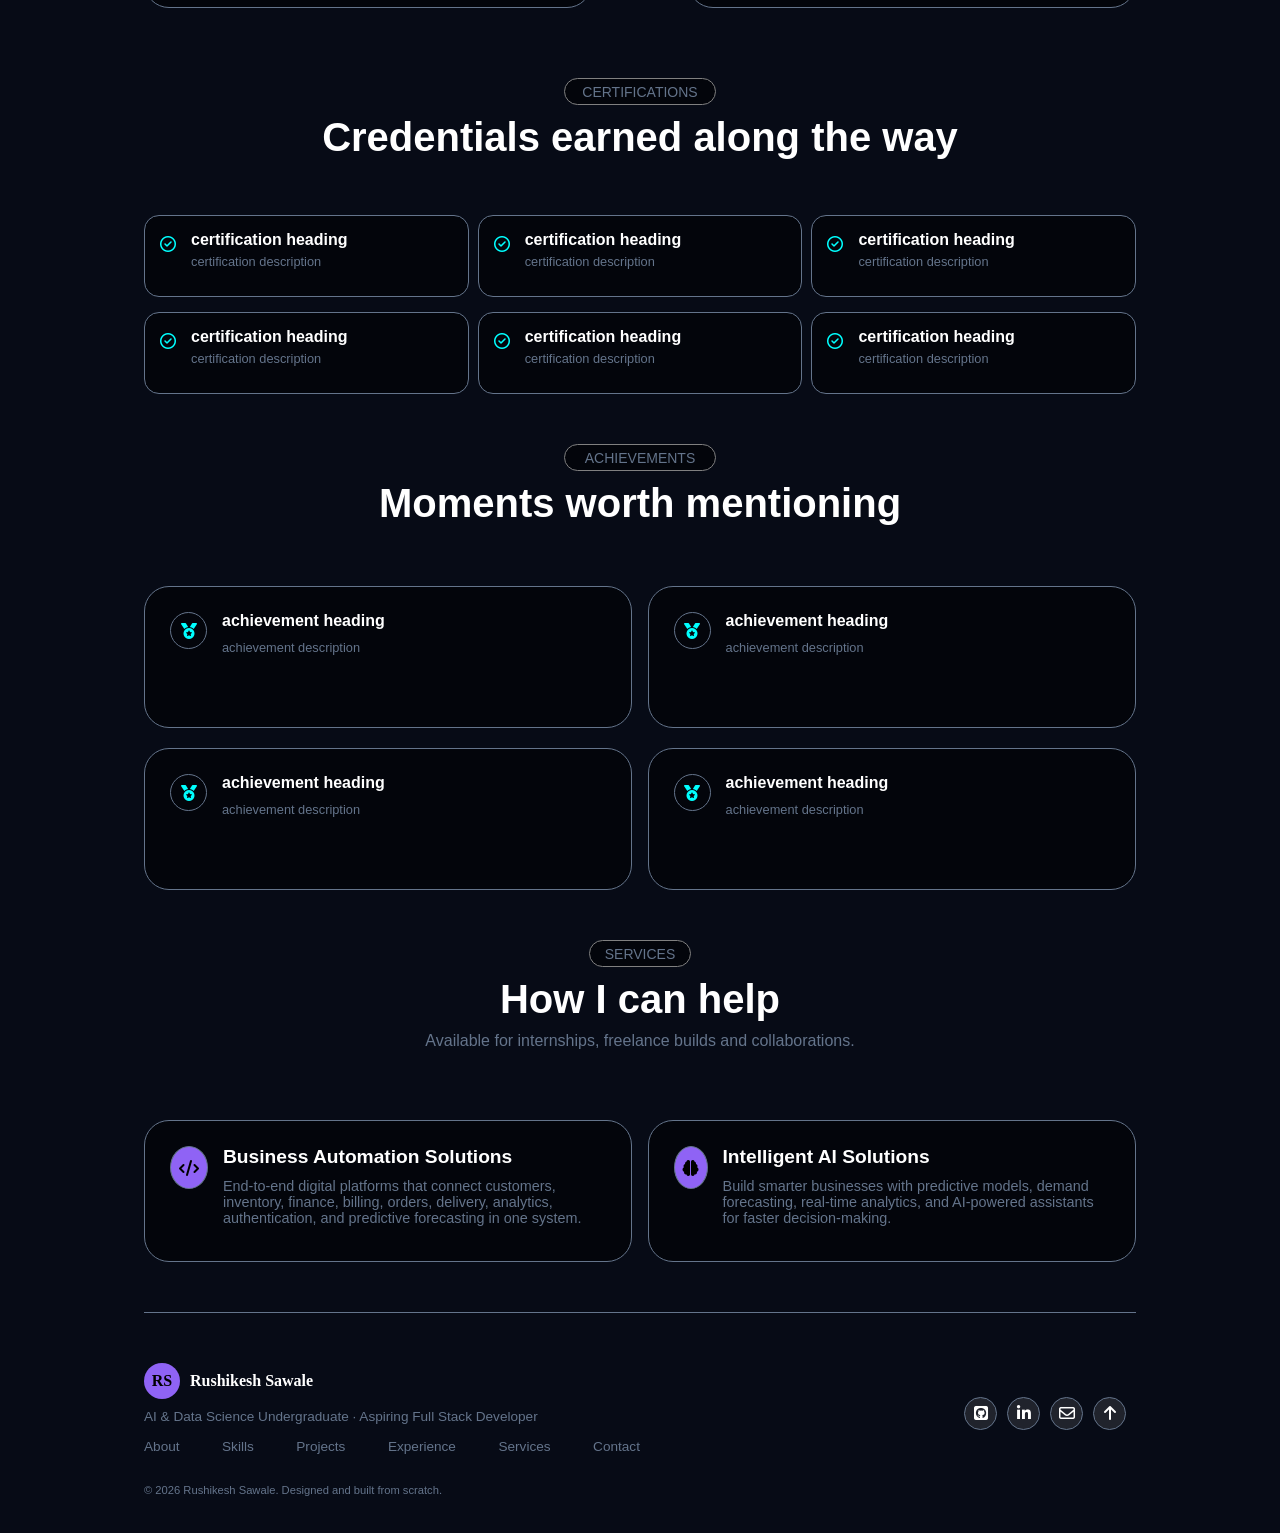
==== commit bcf4b518: "Added Animation" ====
--- a/index.html
+++ b/index.html
@@ -12,15 +12,21 @@
 <body>
     <header>
         <div class="navbar">
-            <a href="#" id="logo">RS</a>
-            <a href="#" id="name">Rushikesh Sawale</a>
-            <a href="about.html">About</a>
-            <a href="skills.html">Skills</a>
-            <a href="proj.html">Projects</a>
-            <a href="exp.html">Experience</a>
-            <a href="services.html">Services</a>
-            <a href="contact.html">Contact</a>
-            <a href="contact.html" id="hire"><button>Hire me</button></a>
+            <div class="nav1">
+                <a href="#" id="logo">RS</a>
+                <a href="#" id="name">Rushikesh Sawale</a>
+            </div>
+            <div class="nav2">
+                <a href="about.html" class="navhover">About</a>
+                <a href="skills.html" class="navhover">Skills</a>
+                <a href="proj.html" class="navhover">Projects</a>
+                <a href="exp.html" class="navhover">Experience</a>
+                <a href="services.html" class="navhover">Services</a>
+                <a href="contact.html" class="navhover">Contact</a>
+            </div>
+            <div class="nav3">
+                <a href="contact.html"><button class="btn-hover">Hire me</button></a>
+            </div>
         </div>
         <div class="head">
             <div class="header1">
@@ -48,7 +54,8 @@
                     I'm actively looking for Software Development and AI internships.
                 </p>
                 <br />
-                <a href="proj.html"><button>View my work <i class="fa-solid fa-arrow-right"></i></button></a>
+                <a href="proj.html"><button class="btn-hover">View my work <i
+                            class="fa-solid fa-arrow-right"></i></button></a>
                 <a href="#"><button id="button"><i class="fa-solid fa-download"></i> Download resume</button></a>
             </div>
             <div class="header2">
--- a/style.css
+++ b/style.css
@@ -9,14 +9,19 @@
 }
 
 .navbar {
+    height: 70px;
+    width: 80vw;
+    position: fixed;
+    top: 70px;
+    left: 8vw;
+    display: flex;
+    align-items: center;
+    justify-content: space-between;
+    transition: all 0.3s ease;
+
     background-color: rgba(25, 27, 36, 0.7);
-    height: 30px;
-    margin: 25px;
-    padding: 20px;
     border: 1px solid #64748B;
     border-radius: 50px;
-    position: fixed;
-    margin-top: 40px;
 }
 
 #logo {
@@ -26,22 +31,31 @@
     padding: 7px;
     border-radius: 50%;
     margin-right: 5px;
+    margin-left: 25px;
     font-size: 16px;
 }
 
 #name {
     color: white;
     font-weight: bold;
-    margin-right: 250px;
     font-size: 16px;
 }
 
 .navbar a {
     color: #64748B;
     text-decoration: none;
-    margin-right: 30px;
     padding: 5px;
     font-size: 14px;
+}
+
+.nav2 {
+    width: 50%;
+    display: flex;
+    justify-content: space-evenly;
+}
+
+.nav2 a:hover {
+    color: white;
 }
 
 .navbar button {
@@ -50,7 +64,12 @@
     font-size: 14px;
     padding: 5px 15px 5px 15px;
     border-radius: 50px;
-    margin-left: 167px;
+    margin-right: 25px;
+    transition: all 0.3s ease;
+}
+
+.btn-hover:hover {
+    transform: scale(1.05);
 }
 
 .header1 {
@@ -113,6 +132,7 @@
     border-radius: 50px;
     font-weight: 200;
     margin-right: 10px;
+    transition: all 0.3s ease;
 }
 
 .header1 a {
@@ -124,6 +144,10 @@
     color: white;
     font-weight: 700;
     background-color: black;
+}
+
+#button:hover {
+    background-color: rgba(25, 27, 36, 0.7);
 }
 
 .header2 img {
@@ -209,6 +233,14 @@
     width: 300px;
     border: 1px solid gray;
     border-radius: 25px;
+    transition: all 0.3s ease;
+}
+
+#work1:hover {
+    position: relative;
+    bottom: 5px;
+    border-color: rgba(0, 0, 255, 0.5);
+    z-index: 1;
 }
 
 .work #bigText {
@@ -351,6 +383,13 @@
     align-items: center;
     font-size: 0.8em;
     margin: 0px 10px 0px 10px;
+}
+
+#lang_name:hover {
+    position: relative;
+    bottom: 3px;
+    border-color: rgba(0, 0, 255, 0.5);
+    z-index: 1;
 }
 
 .ai_wd {
@@ -470,9 +509,17 @@
     justify-content: space-between;
 }
 
+.info-navbar a:hover {
+    color: white;
+}
+
 .info-navbar a {
     text-decoration: none;
     color: #64748B;
+}
+
+.footer-nav a {
+    text-decoration: none;
 }
 
 .footer-nav i {
@@ -487,6 +534,13 @@
     padding: 3px;
     background-color: rgba(128, 128, 128, 0.2);
     margin-right: 10px;
+    transition: all 0.3s ease;
+}
+
+.footer-nav i:hover {
+    color: aqua;
+    position: relative;
+    bottom: 3px;
 }
 
 .certifications-heading {
@@ -534,6 +588,13 @@
     height: 500px;
     background-color: rgba(0, 0, 0, 0.5);
     margin-bottom: 20px;
+    transition: all 0.3s ease;
+}
+
+.box:hover {
+    position: relative;
+    bottom: 5px;
+    border-color: rgba(0, 0, 255, 0.5);
 }
 
 .box-img {
@@ -624,6 +685,13 @@
     background-color: rgba(0, 0, 0, 0.5);
     height: 50px;
     margin-top: 15px;
+    transition: all 0.3s ease;
+}
+
+.cert:hover {
+    position: relative;
+    bottom: 5px;
+    border-color: rgba(0, 0, 255, 0.5);
 }
 
 .righttick-logo {
@@ -662,6 +730,13 @@
     background-color: rgba(0, 0, 0, 0.5);
     height: 90px;
     margin-top: 20px;
+    transition: all 0.3s ease;
+}
+
+.achievement-box:hover {
+    position: relative;
+    bottom: 5px;
+    border-color: rgba(0, 0, 255, 0.5);
 }
 
 .achievement-logo {
@@ -707,6 +782,13 @@
     background-color: rgba(0, 0, 0, 0.5);
     height: 90px;
     margin-top: 20px;
+    transition: all 0.3s ease;
+}
+
+.services-box:hover {
+    position: relative;
+    bottom: 5px;
+    border-color: rgba(0, 0, 255, 0.5);
 }
 
 .services-logo {
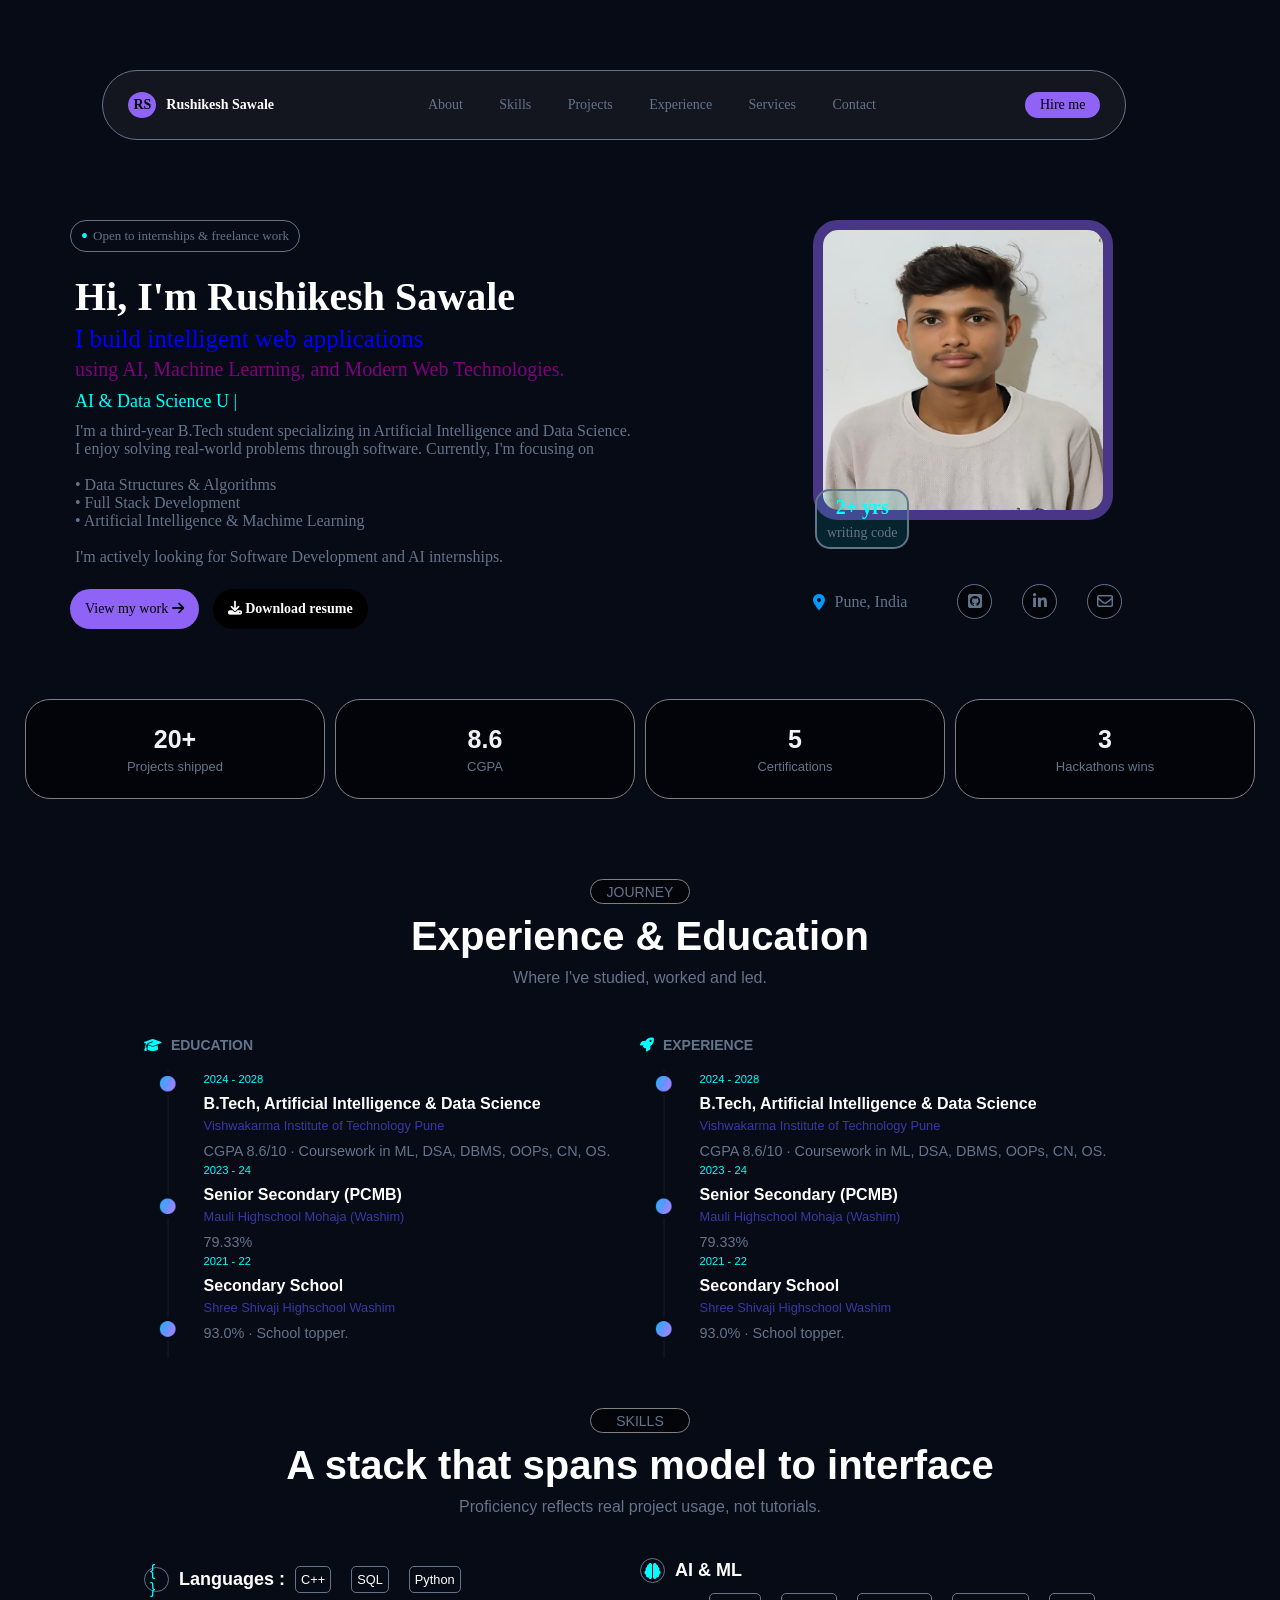
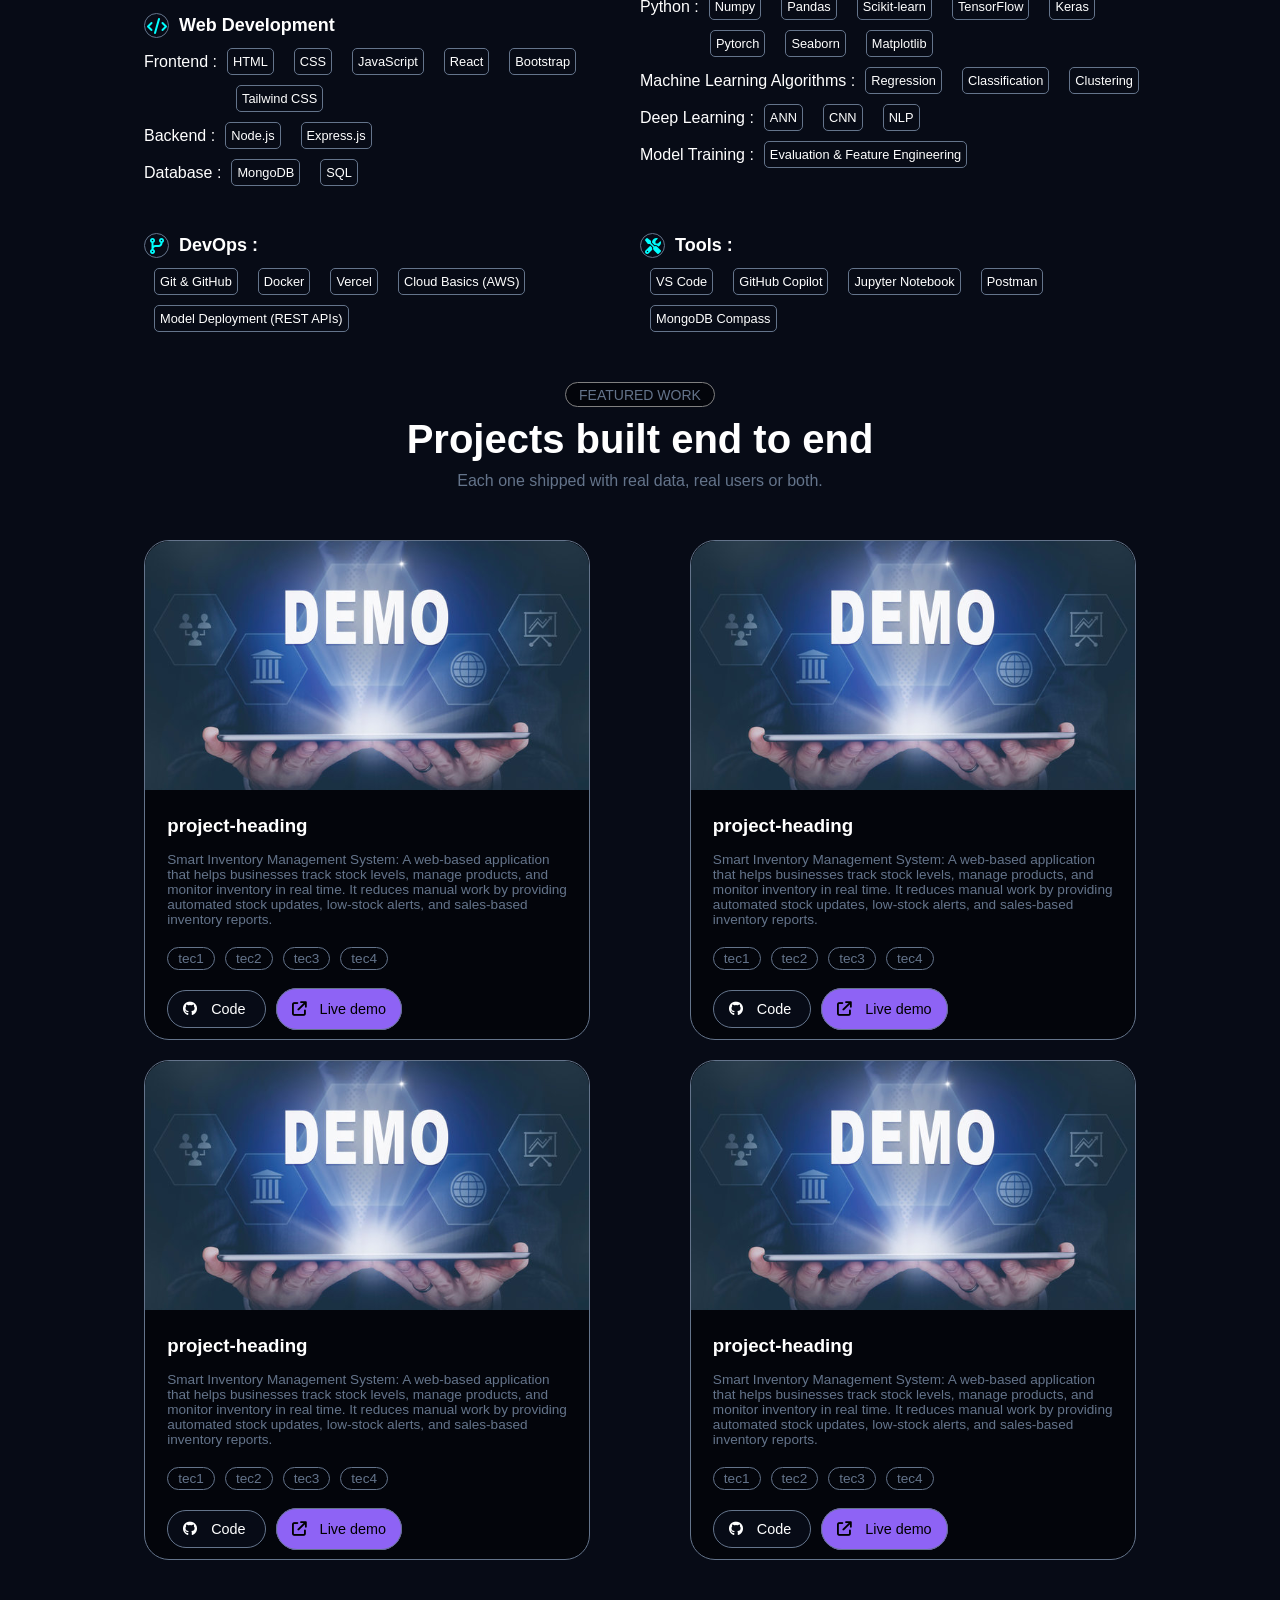
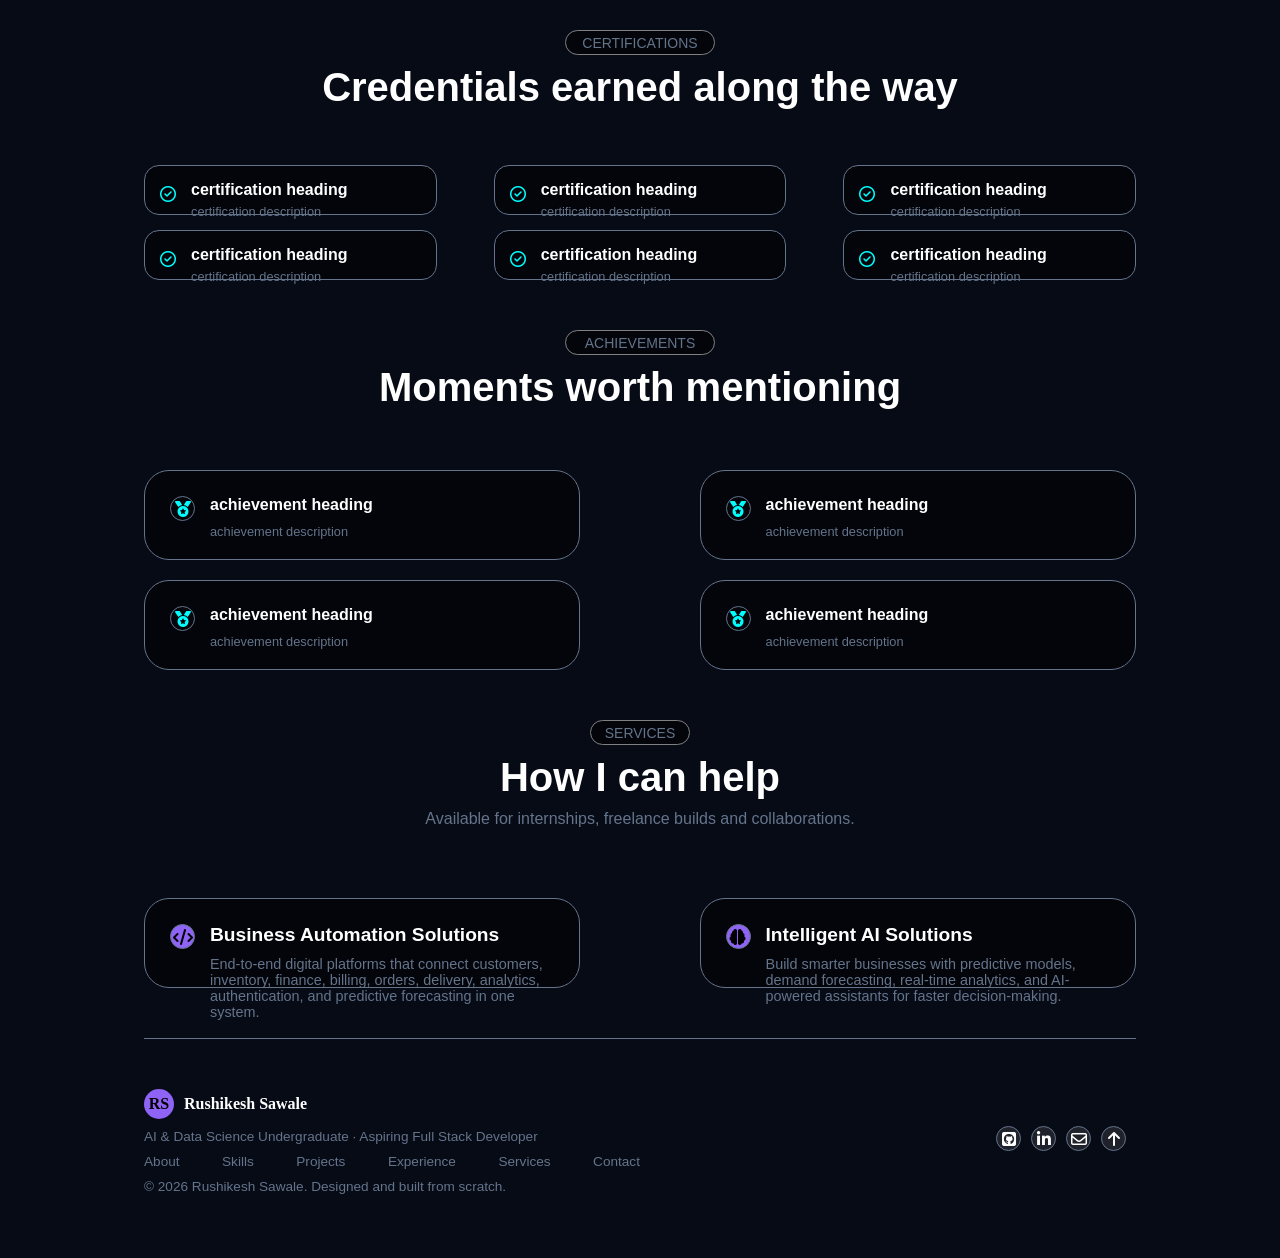
==== commit 1847a146: "Updated UI & Styling" ====
--- a/index.html
+++ b/index.html
@@ -1,4 +1,4 @@
-<!DOCTYPE html>
+<!-- <!DOCTYPE html>
 <html lang="en">
 
 <head>
@@ -496,4 +496,1180 @@
     </footer>
 </body>
 
+</html> -->
+
+
+
+
+
+<!DOCTYPE html>
+<html lang="en">
+
+<head>
+    <meta charset="UTF-8">
+    <meta name="viewport" content="width=device-width, initial-scale=1.0">
+    <title>Portfolio Page</title>
+
+    <link rel="stylesheet" href="style.css">
+    <link rel="stylesheet" href="https://cdnjs.cloudflare.com/ajax/libs/font-awesome/6.5.2/css/all.min.css">
+</head>
+
+<body>
+
+    <header>
+
+        <nav class="navbar">
+            <div class="brand-group">
+                <a href="#" class="brand-logo" style="color: black;">RS</a>
+                <a href="#" class="brand-name" style="color: white;">Rushikesh Sawale</a>
+            </div>
+
+            <div class="nav-links">
+                <a href="about.html" class="nav-link">About</a>
+                <a href="skills.html" class="nav-link">Skills</a>
+                <a href="proj.html" class="nav-link">Projects</a>
+                <a href="exp.html" class="nav-link">Experience</a>
+                <a href="services.html" class="nav-link">Services</a>
+                <a href="contact.html" class="nav-link">Contact</a>
+            </div>
+
+            <div class="nav-action">
+                <a href="contact.html" class="nav-button">Hire me</a>
+            </div>
+        </nav>
+
+
+        <!-- HERO SECTION -->
+
+        <div class="hero">
+
+            <div class="hero-content">
+
+                <p class="hero-status">
+                    <span class="status-dot">&bull;</span>
+                    Open to internships & freelance work
+                </p>
+
+                <p class="hero-title">
+                    Hi, I'm Rushikesh Sawale
+                </p>
+
+                <p class="hero-subtitle">
+                    I build intelligent web applications
+                </p>
+
+                <p class="hero-tagline">
+                    using AI, Machine Learning, and Modern Web Technologies.
+                </p>
+
+                <p class="hero-role">
+                    <span id="typing-text"></span>
+                    <span class="typing-cursor">|</span>
+                </p>
+
+                <p class="hero-description">
+                    I'm a third-year B.Tech student specializing in Artificial Intelligence and Data
+                    Science.<br>
+                    I enjoy solving real-world problems through software. Currently, I'm focusing on<br><br>
+
+                    • Data Structures & Algorithms<br>
+                    • Full Stack Development<br>
+                    • Artificial Intelligence & Machime Learning<br><br>
+
+                    I'm actively looking for Software Development and AI internships.
+                </p>
+
+                <br>
+
+                <a href="proj.html" class="btn-hover cta-button">
+                    View my work
+                    <i class="fa-solid fa-arrow-right"></i>
+                </a>
+
+                <a href="#" class="resume-button cta-button">
+                    <i class="fa-solid fa-download"></i>
+                    Download resume
+                </a>
+
+            </div>
+
+
+            <div class="hero-visual">
+
+                <div class="profile-image">
+                    <a href="https://www.linkedin.com/in/rushikeshsawale" target="_blank" rel="noopener noreferrer">
+                        <img src="profilepic.jpg" alt="Profile pic" height="100">
+                    </a>
+                </div>
+
+                <div class="experience-badge">
+                    2+ yrs<br>
+                    <small>writing code</small>
+                </div>
+
+                <div class="profile-meta">
+
+                    <i class="location-icon fa-solid fa-location-dot"></i>
+
+                    Pune, India
+
+                    <div class="social-icon social-icon-first">
+                        <a href="https://github.com/rushipatilsawale" target="_blank" rel="noopener noreferrer">
+                            <i class="fa-brands fa-square-github"></i>
+                        </a>
+                    </div>
+
+                    <div class="social-icon">
+                        <a href="https://www.linkedin.com/in/rushikeshsawale" target="_blank" rel="noopener noreferrer">
+                            <i class="fa-brands fa-linkedin-in"></i>
+                        </a>
+                    </div>
+
+                    <div class="social-icon">
+                        <a href="mailto:rushikesh.sawale24@vit.edu">
+                            <i class="fa-regular fa-envelope"></i>
+                        </a>
+                    </div>
+
+                </div>
+
+            </div>
+
+        </div>
+
+
+        <!-- STATISTICS -->
+
+        <div class="work">
+
+            <div class="stat-card">
+                <div class="stat-value">20+</div>
+                <div class="stat-label">Projects shipped</div>
+            </div>
+
+            <div class="stat-card">
+                <div class="stat-value">8.6</div>
+                <div class="stat-label">CGPA</div>
+            </div>
+
+            <div class="stat-card">
+                <div class="stat-value">5</div>
+                <div class="stat-label">Certifications</div>
+            </div>
+
+            <div class="stat-card">
+                <div class="stat-value">3</div>
+                <div class="stat-label">Hackathons wins</div>
+            </div>
+
+        </div>
+
+    </header>
+
+
+    <main>
+
+
+        <!-- EXPERIENCE & EDUCATION -->
+
+        <section class="journey-section">
+
+            <div class="section-label">JOURNEY</div>
+
+            <div class="section-title">
+                Experience & Education
+            </div>
+
+            <div class="section-description">
+                Where I've studied, worked and led.
+            </div>
+
+
+            <div class="journey-details">
+
+                <div class="journey-column">
+
+                    <div class="subsection-title">
+                        <i class="fa-solid fa-graduation-cap"></i>
+                        EDUCATION
+                    </div>
+
+                    <div class="timeline-content">
+
+                        <div class="timeline-line"></div>
+
+                        <div class="education-details">
+
+                            <div class="timeline-year">2024 - 2028</div>
+
+                            <div class="education-course">
+                                B.Tech, Artificial Intelligence & Data Science
+                            </div>
+
+                            <div class="education-institute">
+                                Vishwakarma Institute of Technology Pune
+                            </div>
+
+                            <div class="education-details-text">
+                                CGPA 8.6/10 · Coursework in ML, DSA, DBMS, OOPs, CN, OS.
+                            </div>
+
+
+                            <div class="timeline-year">2023 - 24</div>
+
+                            <div class="education-course">
+                                Senior Secondary (PCMB)
+                            </div>
+
+                            <div class="education-institute">
+                                Mauli Highschool Mohaja (Washim)
+                            </div>
+
+                            <div class="education-details-text">
+                                79.33%
+                            </div>
+
+
+                            <div class="timeline-year">2021 - 22</div>
+
+                            <div class="education-course">
+                                Secondary School
+                            </div>
+
+                            <div class="education-institute">
+                                Shree Shivaji Highschool Washim
+                            </div>
+
+                            <div class="education-details-text">
+                                93.0% · School topper.
+                            </div>
+
+                        </div>
+
+                    </div>
+
+                </div>
+
+
+                <div class="journey-column">
+
+                    <div class="subsection-title">
+                        <i class="fa-solid fa-rocket"></i>
+                        EXPERIENCE
+                    </div>
+
+                    <div class="timeline-content">
+
+                        <div class="timeline-line"></div>
+
+                        <div class="education-details">
+
+                            <div class="timeline-year">2024 - 2028</div>
+
+                            <div class="education-course">
+                                B.Tech, Artificial Intelligence & Data Science
+                            </div>
+
+                            <div class="education-institute">
+                                Vishwakarma Institute of Technology Pune
+                            </div>
+
+                            <div class="education-details-text">
+                                CGPA 8.6/10 · Coursework in ML, DSA, DBMS, OOPs, CN, OS.
+                            </div>
+
+
+                            <div class="timeline-year">2023 - 24</div>
+
+                            <div class="education-course">
+                                Senior Secondary (PCMB)
+                            </div>
+
+                            <div class="education-institute">
+                                Mauli Highschool Mohaja (Washim)
+                            </div>
+
+                            <div class="education-details-text">
+                                79.33%
+                            </div>
+
+
+                            <div class="timeline-year">2021 - 22</div>
+
+                            <div class="education-course">
+                                Secondary School
+                            </div>
+
+                            <div class="education-institute">
+                                Shree Shivaji Highschool Washim
+                            </div>
+
+                            <div class="education-details-text">
+                                93.0% · School topper.
+                            </div>
+
+                        </div>
+
+                    </div>
+
+                </div>
+
+            </div>
+
+        </section>
+
+
+        <!-- SKILLS -->
+
+        <section class="skills-section">
+
+            <div class="section-label">SKILLS</div>
+
+            <div class="section-title">
+                A stack that spans model to interface
+            </div>
+
+            <div class="section-description">
+                Proficiency reflects real project usage, not tutorials.
+            </div>
+
+
+            <!-- LANGUAGES -->
+
+            <div class="language-skills">
+
+                <div class="skill-icon">{ }</div>
+
+                <div class="skill-title">
+                    Languages :
+                </div>
+
+                <div class="skill-list skill-list-wide">
+
+                    <div class="skill-tag">C++</div>
+                    <div class="skill-tag">SQL</div>
+                    <div class="skill-tag">Python</div>
+
+                </div>
+
+            </div>
+
+
+            <div class="skills-row">
+
+
+                <!-- WEB DEVELOPMENT -->
+
+                <div class="skill-panel">
+
+                    <div class="skill-panel-header">
+
+                        <div class="skill-icon">
+                            <i class="fa-solid fa-code"></i>
+                        </div>
+
+                        <div class="skill-title">
+                            Web Development
+                        </div>
+
+                    </div>
+
+
+                    <div class="skill-group">
+
+                        <div class="skill-group-title">
+                            Frontend :
+                        </div>
+
+                        <div class="skill-list">
+
+                            <div class="skill-tag">HTML</div>
+                            <div class="skill-tag">CSS</div>
+                            <div class="skill-tag">JavaScript</div>
+                            <div class="skill-tag">React</div>
+                            <div class="skill-tag">Bootstrap</div>
+
+                        </div>
+
+                    </div>
+
+
+                    <div class="skill-list skill-list-offset">
+
+                        <div class="skill-tag">
+                            Tailwind CSS
+                        </div>
+
+                    </div>
+
+
+                    <div class="skill-group">
+
+                        <div class="skill-group-title">
+                            Backend :
+                        </div>
+
+                        <div class="skill-list">
+
+                            <div class="skill-tag">Node.js</div>
+                            <div class="skill-tag">Express.js</div>
+
+                        </div>
+
+                    </div>
+
+
+                    <div class="skill-group">
+
+                        <div class="skill-group-title">
+                            Database :
+                        </div>
+
+                        <div class="skill-list">
+
+                            <div class="skill-tag">MongoDB</div>
+                            <div class="skill-tag">SQL</div>
+
+                        </div>
+
+                    </div>
+
+                </div>
+
+
+                <!-- AI & ML -->
+
+                <div class="skill-panel skill-panel-raised">
+
+                    <div class="skill-panel-header">
+
+                        <div class="skill-icon">
+                            <i class="fa-solid fa-brain"></i>
+                        </div>
+
+                        <div class="skill-title">
+                            AI & ML
+                        </div>
+
+                    </div>
+
+
+                    <div class="skill-group">
+
+                        <div class="skill-group-title">
+                            Python :
+                        </div>
+
+                        <div class="skill-list">
+
+                            <div class="skill-tag">Numpy</div>
+                            <div class="skill-tag">Pandas</div>
+                            <div class="skill-tag">Scikit-learn</div>
+                            <div class="skill-tag">TensorFlow</div>
+                            <div class="skill-tag">Keras</div>
+
+                        </div>
+
+                    </div>
+
+
+                    <div class="skill-list skill-list-ai-offset">
+
+                        <div class="skill-tag">Pytorch</div>
+                        <div class="skill-tag">Seaborn</div>
+                        <div class="skill-tag">Matplotlib</div>
+
+                    </div>
+
+
+                    <div class="skill-group">
+
+                        <div class="skill-group-title">
+                            Machine Learning Algorithms :
+                        </div>
+
+                        <div class="skill-list">
+
+                            <div class="skill-tag">Regression</div>
+                            <div class="skill-tag">Classification</div>
+                            <div class="skill-tag">Clustering</div>
+
+                        </div>
+
+                    </div>
+
+
+                    <div class="skill-group">
+
+                        <div class="skill-group-title">
+                            Deep Learning :
+                        </div>
+
+                        <div class="skill-list">
+
+                            <div class="skill-tag">ANN</div>
+                            <div class="skill-tag">CNN</div>
+                            <div class="skill-tag">NLP</div>
+
+                        </div>
+
+                    </div>
+
+
+                    <div class="skill-group">
+
+                        <div class="skill-group-title">
+                            Model Training :
+                        </div>
+
+                        <div class="skill-list">
+
+                            <div class="skill-tag">
+                                Evaluation & Feature Engineering
+                            </div>
+
+                        </div>
+
+                    </div>
+
+                </div>
+
+            </div>
+
+
+            <!-- DEVOPS & TOOLS -->
+
+            <div class="skills-row skills-row-spaced">
+
+
+                <div class="skill-panel">
+
+                    <div class="skill-panel-header">
+
+                        <div class="skill-icon">
+                            <i class="fa-solid fa-code-branch"></i>
+                        </div>
+
+                        <div class="skill-title">
+                            DevOps :
+                        </div>
+
+                    </div>
+
+                    <ul class="skill-list skill-list-ul">
+
+                        <li class="skill-tag">Git & GitHub</li>
+                        <li class="skill-tag">Docker</li>
+                        <li class="skill-tag">Vercel</li>
+                        <li class="skill-tag">Cloud Basics (AWS)</li>
+
+                    </ul>
+
+                    <ul class="skill-list skill-list-tight">
+
+                        <li class="skill-tag">
+                            Model Deployment (REST APIs)
+                        </li>
+
+                    </ul>
+
+                </div>
+
+
+                <div class="skill-panel">
+
+                    <div class="skill-panel-header">
+
+                        <div class="skill-icon">
+                            <i class="fa-solid fa-screwdriver-wrench"></i>
+                        </div>
+
+                        <div class="skill-title">
+                            Tools :
+                        </div>
+
+                    </div>
+
+                    <ul class="skill-list skill-list-ul">
+
+                        <li class="skill-tag">VS Code</li>
+                        <li class="skill-tag">GitHub Copilot</li>
+                        <li class="skill-tag">Jupyter Notebook</li>
+                        <li class="skill-tag">Postman</li>
+
+                    </ul>
+
+                    <ul class="skill-list skill-list-tight">
+
+                        <li class="skill-tag">
+                            MongoDB Compass
+                        </li>
+
+                    </ul>
+
+                </div>
+
+            </div>
+
+        </section>
+
+
+        <!-- PROJECTS -->
+
+        <section class="projects">
+
+            <div class="section-label section-label-wide">
+                FEATURED WORK
+            </div>
+
+            <div class="section-title">
+                Projects built end to end
+            </div>
+
+            <div class="section-description">
+                Each one shipped with real data, real users or both.
+            </div>
+
+
+            <div class="project-section">
+
+
+                <article class="project-card">
+
+                    <div class="project-image"></div>
+
+                    <div class="project-content">
+
+                        <h3>project-heading</h3>
+
+                        <p>
+                            Smart Inventory Management System: A web-based application that helps businesses track stock
+                            levels, manage products, and monitor inventory in real time. It reduces manual work by
+                            providing automated stock updates, low-stock alerts, and sales-based inventory reports.
+                        </p>
+
+                        <div class="project-tech">
+
+                            <div class="tech-tag">tec1</div>
+                            <div class="tech-tag">tec2</div>
+                            <div class="tech-tag">tec3</div>
+                            <div class="tech-tag">tec4</div>
+
+                        </div>
+
+                        <div class="project-actions">
+
+                            <a class="github" href="https://github.com/rushipatilsawale" target="_blank"
+                                rel="noopener noreferrer">
+                                <i class="fa-brands fa-github"></i>
+                                Code
+                            </a>
+
+                            <a class="live-demo" href="#">
+                                <i class="fa-solid fa-arrow-up-right-from-square"></i>
+                                Live demo
+                            </a>
+
+                        </div>
+
+                    </div>
+
+                </article>
+
+
+                <article class="project-card">
+
+                    <div class="project-image"></div>
+
+                    <div class="project-content">
+
+                        <h3>project-heading</h3>
+
+                        <p>
+                            Smart Inventory Management System: A web-based application that helps businesses track stock
+                            levels, manage products, and monitor inventory in real time. It reduces manual work by
+                            providing automated stock updates, low-stock alerts, and sales-based inventory reports.
+                        </p>
+
+                        <div class="project-tech">
+
+                            <div class="tech-tag">tec1</div>
+                            <div class="tech-tag">tec2</div>
+                            <div class="tech-tag">tec3</div>
+                            <div class="tech-tag">tec4</div>
+
+                        </div>
+
+                        <div class="project-actions">
+
+                            <a class="github" href="https://github.com/rushipatilsawale" target="_blank"
+                                rel="noopener noreferrer">
+                                <i class="fa-brands fa-github"></i>
+                                Code
+                            </a>
+
+                            <a class="live-demo" href="#">
+                                <i class="fa-solid fa-arrow-up-right-from-square"></i>
+                                Live demo
+                            </a>
+
+                        </div>
+
+                    </div>
+
+                </article>
+
+
+                <article class="project-card">
+
+                    <div class="project-image"></div>
+
+                    <div class="project-content">
+
+                        <h3>project-heading</h3>
+
+                        <p>
+                            Smart Inventory Management System: A web-based application that helps businesses track stock
+                            levels, manage products, and monitor inventory in real time. It reduces manual work by
+                            providing automated stock updates, low-stock alerts, and sales-based inventory reports.
+                        </p>
+
+                        <div class="project-tech">
+
+                            <div class="tech-tag">tec1</div>
+                            <div class="tech-tag">tec2</div>
+                            <div class="tech-tag">tec3</div>
+                            <div class="tech-tag">tec4</div>
+
+                        </div>
+
+                        <div class="project-actions">
+
+                            <a class="github" href="https://github.com/rushipatilsawale" target="_blank"
+                                rel="noopener noreferrer">
+                                <i class="fa-brands fa-github"></i>
+                                Code
+                            </a>
+
+                            <a class="live-demo" href="#">
+                                <i class="fa-solid fa-arrow-up-right-from-square"></i>
+                                Live demo
+                            </a>
+
+                        </div>
+
+                    </div>
+
+                </article>
+
+
+                <article class="project-card">
+
+                    <div class="project-image"></div>
+
+                    <div class="project-content">
+
+                        <h3>project-heading</h3>
+
+                        <p>
+                            Smart Inventory Management System: A web-based application that helps businesses track stock
+                            levels, manage products, and monitor inventory in real time. It reduces manual work by
+                            providing automated stock updates, low-stock alerts, and sales-based inventory reports.
+                        </p>
+
+                        <div class="project-tech">
+
+                            <div class="tech-tag">tec1</div>
+                            <div class="tech-tag">tec2</div>
+                            <div class="tech-tag">tec3</div>
+                            <div class="tech-tag">tec4</div>
+
+                        </div>
+
+                        <div class="project-actions">
+
+                            <a class="github" href="https://github.com/rushipatilsawale" target="_blank"
+                                rel="noopener noreferrer">
+                                <i class="fa-brands fa-github"></i>
+                                Code
+                            </a>
+
+                            <a class="live-demo" href="#">
+                                <i class="fa-solid fa-arrow-up-right-from-square"></i>
+                                Live demo
+                            </a>
+
+                        </div>
+
+                    </div>
+
+                </article>
+
+            </div>
+
+        </section>
+
+
+        <!-- CERTIFICATIONS -->
+
+        <section class="certifications">
+
+            <div class="section-pill">
+                CERTIFICATIONS
+            </div>
+
+            <div class="section-heading">
+                Credentials earned along the way
+            </div>
+
+
+            <div class="certification-details">
+
+                <article class="certification-card">
+                    <div class="certification-icon">
+                        <i class="fa-regular fa-circle-check"></i>
+                    </div>
+
+                    <div class="certification-info">
+                        <p class="certification-heading">
+                            certification heading
+                        </p>
+
+                        <p class="certification-description">
+                            certification description
+                        </p>
+                    </div>
+                </article>
+
+
+                <article class="certification-card">
+                    <div class="certification-icon">
+                        <i class="fa-regular fa-circle-check"></i>
+                    </div>
+
+                    <div class="certification-info">
+                        <p class="certification-heading">
+                            certification heading
+                        </p>
+
+                        <p class="certification-description">
+                            certification description
+                        </p>
+                    </div>
+                </article>
+
+
+                <article class="certification-card">
+                    <div class="certification-icon">
+                        <i class="fa-regular fa-circle-check"></i>
+                    </div>
+
+                    <div class="certification-info">
+                        <p class="certification-heading">
+                            certification heading
+                        </p>
+
+                        <p class="certification-description">
+                            certification description
+                        </p>
+                    </div>
+                </article>
+
+
+                <article class="certification-card">
+                    <div class="certification-icon">
+                        <i class="fa-regular fa-circle-check"></i>
+                    </div>
+
+                    <div class="certification-info">
+                        <p class="certification-heading">
+                            certification heading
+                        </p>
+
+                        <p class="certification-description">
+                            certification description
+                        </p>
+                    </div>
+                </article>
+
+
+                <article class="certification-card">
+                    <div class="certification-icon">
+                        <i class="fa-regular fa-circle-check"></i>
+                    </div>
+
+                    <div class="certification-info">
+                        <p class="certification-heading">
+                            certification heading
+                        </p>
+
+                        <p class="certification-description">
+                            certification description
+                        </p>
+                    </div>
+                </article>
+
+
+                <article class="certification-card">
+                    <div class="certification-icon">
+                        <i class="fa-regular fa-circle-check"></i>
+                    </div>
+
+                    <div class="certification-info">
+                        <p class="certification-heading">
+                            certification heading
+                        </p>
+
+                        <p class="certification-description">
+                            certification description
+                        </p>
+                    </div>
+                </article>
+
+            </div>
+
+        </section>
+
+
+        <!-- ACHIEVEMENTS -->
+
+        <section class="achievements">
+
+            <div class="section-pill">
+                ACHIEVEMENTS
+            </div>
+
+            <div class="section-heading">
+                Moments worth mentioning
+            </div>
+
+
+            <div class="achievements-grid">
+
+                <article class="achievement-card">
+
+                    <div class="achievement-logo">
+                        <i class="fa-solid fa-medal"></i>
+                    </div>
+
+                    <div class="achievement-info">
+
+                        <p class="achievement-heading">
+                            achievement heading
+                        </p>
+
+                        <p class="achievement-description">
+                            achievement description
+                        </p>
+
+                    </div>
+
+                </article>
+
+
+                <article class="achievement-card">
+
+                    <div class="achievement-logo">
+                        <i class="fa-solid fa-medal"></i>
+                    </div>
+
+                    <div class="achievement-info">
+
+                        <p class="achievement-heading">
+                            achievement heading
+                        </p>
+
+                        <p class="achievement-description">
+                            achievement description
+                        </p>
+
+                    </div>
+
+                </article>
+
+
+                <article class="achievement-card">
+
+                    <div class="achievement-logo">
+                        <i class="fa-solid fa-medal"></i>
+                    </div>
+
+                    <div class="achievement-info">
+
+                        <p class="achievement-heading">
+                            achievement heading
+                        </p>
+
+                        <p class="achievement-description">
+                            achievement description
+                        </p>
+
+                    </div>
+
+                </article>
+
+
+                <article class="achievement-card">
+
+                    <div class="achievement-logo">
+                        <i class="fa-solid fa-medal"></i>
+                    </div>
+
+                    <div class="achievement-info">
+
+                        <p class="achievement-heading">
+                            achievement heading
+                        </p>
+
+                        <p class="achievement-description">
+                            achievement description
+                        </p>
+
+                    </div>
+
+                </article>
+
+            </div>
+
+        </section>
+
+
+        <!-- SERVICES -->
+
+        <section class="services">
+
+            <div class="section-label">
+                SERVICES
+            </div>
+
+            <div class="section-title">
+                How I can help
+            </div>
+
+            <div class="section-description">
+                Available for internships, freelance builds and collaborations.
+            </div>
+
+
+            <div class="services-grid">
+
+                <article class="service-card">
+
+                    <div class="service-icon">
+                        <i class="fa-solid fa-code"></i>
+                    </div>
+
+                    <div class="service-info">
+
+                        <p class="service-title">
+                            Business Automation Solutions
+                        </p>
+
+                        <p class="service-description">
+                            End-to-end digital platforms that connect customers, inventory,
+                            finance, billing, orders, delivery, analytics, authentication,
+                            and predictive forecasting in one system.
+                        </p>
+
+                    </div>
+
+                </article>
+
+
+                <article class="service-card">
+
+                    <div class="service-icon">
+                        <i class="fa-solid fa-brain"></i>
+                    </div>
+
+                    <div class="service-info">
+
+                        <p class="service-title">
+                            Intelligent AI Solutions
+                        </p>
+
+                        <p class="service-description">
+                            Build smarter businesses with predictive models, demand
+                            forecasting, real-time analytics, and AI-powered assistants
+                            for faster decision-making.
+                        </p>
+
+                    </div>
+
+                </article>
+
+            </div>
+
+        </section>
+
+    </main>
+
+
+    <!-- FOOTER -->
+
+    <footer class="footer">
+
+        <div class="footer-info">
+
+            <div class="footer-brand">
+
+                <a class="footer-logo">RS</a>
+
+                <a class="footer-name">
+                    Rushikesh Sawale
+                </a>
+
+            </div>
+
+
+            <p class="footer-description">
+                AI & Data Science Undergraduate · Aspiring Full Stack Developer
+            </p>
+
+
+            <div class="footer-links">
+
+                <a href="about.html">About</a>
+                <a href="skills.html">Skills</a>
+                <a href="proj.html">Projects</a>
+                <a href="exp.html">Experience</a>
+                <a href="services.html">Services</a>
+                <a href="contact.html">Contact</a>
+
+            </div>
+
+
+            <p class="footer-copyright">
+                © 2026 Rushikesh Sawale. Designed and built from scratch.
+            </p>
+
+        </div>
+
+
+        <div class="footer-nav">
+
+            <a href="https://github.com/rushipatilsawale" target="_blank" rel="noopener noreferrer">
+                <i class="fa-brands fa-square-github"></i>
+            </a>
+
+            <a href="https://www.linkedin.com/in/rushikeshsawale" target="_blank" rel="noopener noreferrer">
+                <i class="fa-brands fa-linkedin-in"></i>
+            </a>
+
+            <a href="mailto:rushikesh.sawale24@vit.edu">
+                <i class="fa-regular fa-envelope"></i>
+            </a>
+
+            <a href="#">
+                <i class="fa-solid fa-arrow-up"></i>
+            </a>
+
+        </div>
+
+    </footer>
+
+    <script src="script.js"></script>
+
+</body>
+
 </html>
--- a/style.css
+++ b/style.css
@@ -1,4 +1,4 @@
-* {
+/* * {
     margin: 0;
     padding: 0;
 }
@@ -568,9 +568,10 @@
     font-size: 40px;
     font-weight: bolder;
     margin-bottom: 40px;
-}
+}**/
 
 /**project-section**/
+/**
 .project-section {
     color: white;
     width: 80%;
@@ -664,9 +665,10 @@
 
 .live-demo i {
     margin-right: 10px;
-}
+}**/
 
 /**certification**/
+/**
 .certification-details {
     color: white;
     display: flex;
@@ -709,9 +711,10 @@
     font-size: 0.8rem;
     margin-top: 5px;
     color: #64748B;
-}
+}**/
 
 /**achievements**/
+/**
 .achievement-section {
     color: white;
     display: flex;
@@ -761,9 +764,10 @@
     font-size: 0.8rem;
     margin-top: 10px;
     color: #64748B;
-}
+}**/
 
 /**services**/
+/**
 .services-section {
     color: white;
     display: flex;
@@ -814,4 +818,989 @@
     font-size: 0.9rem;
     margin-top: 10px;
     color: #64748B;
+}**/
+
+
+
+
+
+/* ==============================
+   GLOBAL
+================================= */
+
+* {
+    margin: 0;
+    padding: 0;
+    box-sizing: border-box;
+}
+
+body {
+    background-color: oklch(15% .026 268);
+    margin: 20px;
+}
+
+
+/* ==============================
+   NAVBAR
+================================= */
+
+.navbar {
+    height: 70px;
+    width: 80vw;
+    position: fixed;
+    top: 70px;
+    left: 8vw;
+    display: flex;
+    align-items: center;
+    justify-content: space-between;
+    transition: all 0.3s ease;
+    background-color: rgba(25, 27, 36, 0.7);
+    border: 1px solid #64748B;
+    border-radius: 50px;
+    z-index: 100;
+}
+
+.brand-group {
+    display: flex;
+    align-items: center;
+}
+
+.brand-logo {
+    background-color: #8e63f5;
+    color: black;
+    font-weight: bolder;
+    padding: 7px;
+    border-radius: 50%;
+    margin-right: 5px;
+    margin-left: 25px;
+    font-size: 16px;
+    text-decoration: none;
+}
+
+.brand-name {
+    color: white;
+    font-weight: bold;
+    font-size: 16px;
+    text-decoration: none;
+}
+
+.navbar a {
+    color: #64748B;
+    text-decoration: none;
+    padding: 5px;
+    font-size: 14px;
+}
+
+.nav-links {
+    width: 50%;
+    display: flex;
+    justify-content: space-evenly;
+}
+
+.nav-link:hover {
+    color: white;
+}
+
+.nav-button {
+    display: inline-block;
+    background-color: #8E63F5;
+    color: black !important;
+    font-size: 14px !important;
+    padding: 5px 15px !important;
+    border-radius: 50px;
+    margin-right: 25px;
+    transition: all 0.3s ease;
+}
+
+.btn-hover {
+    background-color: #8E63F5;
+    color: black;
+    font-size: 14px;
+    padding: 12px 15px;
+    border-radius: 50px;
+    font-weight: 200;
+    margin-right: 10px;
+    transition: all 0.3s ease;
+}
+
+.btn-hover:hover,
+.nav-button:hover {
+    transform: scale(1.05);
+}
+
+
+/* ==============================
+   HERO
+================================= */
+
+.hero {
+    display: flex;
+    padding-top: 200px;
+    margin-bottom: 50px;
+}
+
+.hero-content,
+.hero-visual {
+    width: 50%;
+}
+
+.hero-content {
+    margin-left: 50px;
+}
+
+.hero-status {
+    font-size: 13px;
+    color: #64748B;
+    border: 1px solid #64748B;
+    display: inline-flex;
+    align-items: center;
+    border-radius: 50px;
+    padding: 5px 10px;
+    margin-bottom: 16px;
+}
+
+.status-dot {
+    color: aqua;
+    font-size: 20px;
+    line-height: 1;
+    margin-right: 5px;
+}
+
+.hero-title {
+    color: white;
+    font-size: 40px;
+    font-weight: 700;
+    margin: 5px;
+}
+
+.hero-subtitle {
+    color: blue;
+    font-size: 25px;
+    margin-left: 5px;
+}
+
+.hero-tagline {
+    color: purple;
+    font-size: 20px;
+    margin: 5px;
+}
+
+.hero-role {
+    color: aqua;
+    font-size: 18px;
+    margin: 10px 5px;
+}
+
+.hero-description {
+    color: #64748B;
+    font-size: 16px;
+    margin: 5px;
+}
+
+.cta-button {
+    display: inline-block;
+    text-decoration: none;
+    cursor: pointer;
+    border: none;
+}
+
+.resume-button {
+    color: white;
+    font-weight: 700;
+    background-color: black;
+    font-size: 14px;
+    padding: 12px 15px;
+    border-radius: 50px;
+    margin-right: 10px;
+    transition: all 0.3s ease;
+}
+
+.resume-button:hover {
+    background-color: rgba(25, 27, 36, 0.7);
+}
+
+
+/* ==============================
+   PROFILE
+================================= */
+
+.profile-image {
+    display: flex;
+    justify-content: center;
+}
+
+.profile-image img {
+    height: 300px;
+    width: 300px;
+    border: 10px solid rgba(142, 99, 245, 0.5);
+    border-radius: 25px;
+}
+
+.experience-badge {
+    color: aqua;
+    font-size: 20px;
+    font-weight: 900;
+    background-color: rgba(0, 255, 255, 0.1);
+    display: inline-block;
+    text-align: center;
+    border: 2px solid #64748B;
+    border-radius: 15px;
+    padding: 5px 10px;
+    margin-left: 150px;
+    position: relative;
+    bottom: 35px;
+}
+
+.hero small {
+    color: #64748B;
+    font-size: 14px;
+    font-weight: normal;
+}
+
+.profile-meta {
+    color: #64748B;
+    font-size: 16px;
+    display: flex;
+    align-items: center;
+    justify-content: center;
+}
+
+.location-icon {
+    margin-right: 10px;
+    margin-left: 25px;
+    color: rgb(0, 153, 255);
+}
+
+.social-icon {
+    height: 35px;
+    width: 35px;
+    margin: 0 15px;
+    background-color: rgba(0, 0, 0, 0.5);
+    display: flex;
+    align-items: center;
+    justify-content: center;
+    border-radius: 50%;
+    border: 1px solid #64748B;
+    transition: all 0.3s ease;
+}
+
+.social-icon:hover {
+    color: aqua;
+    position: relative;
+    bottom: 5px;
+}
+
+.social-icon-first {
+    margin-left: 50px;
+}
+
+.social-icon i {
+    color: #64748B;
+}
+
+.social-icon i:hover {
+    color: aqua;
+}
+
+/* ==============================
+   STATISTICS
+================================= */
+
+.work {
+    margin: 70px 0 80px;
+    display: flex;
+    justify-content: space-around;
+    font-family: "Emily", sans-serif;
+}
+
+.stat-card {
+    display: flex;
+    flex-direction: column;
+    align-items: center;
+    justify-content: center;
+    background-color: rgba(0, 0, 0, 0.6);
+    height: 100px;
+    width: 300px;
+    border: 1px solid gray;
+    border-radius: 25px;
+    transition: all 0.3s ease;
+}
+
+.stat-card:hover {
+    position: relative;
+    bottom: 5px;
+    border-color: rgba(0, 0, 255, 0.5);
+    z-index: 1;
+}
+
+.stat-value {
+    color: oklch(96% .006 265);
+    font-weight: bolder;
+    font-size: 25px;
+    margin-bottom: 5px;
+}
+
+.stat-label {
+    color: #64748B;
+    font-size: 13px;
+}
+
+
+/* ==============================
+   MAIN
+================================= */
+
+main {
+    font-family: "Emily", sans-serif;
+}
+
+.section-label {
+    color: #64748B;
+    font-size: 14px;
+    width: 100px;
+    height: 25px;
+    background-color: rgba(0, 0, 0, 0.5);
+    display: flex;
+    align-items: center;
+    justify-content: center;
+    margin: auto;
+    border: 1px solid gray;
+    border-radius: 25px;
+}
+
+.section-label-wide {
+    width: 150px;
+}
+
+.section-title {
+    color: white;
+    font-weight: bolder;
+    font-size: 40px;
+    display: flex;
+    align-items: center;
+    justify-content: center;
+    margin: 10px;
+}
+
+.section-description {
+    color: #64748B;
+    font-size: 16px;
+    display: flex;
+    align-items: center;
+    justify-content: center;
+    margin-bottom: 50px;
+}
+
+
+/* ==============================
+   JOURNEY
+================================= */
+
+.journey-section {
+    margin-bottom: 50px;
+}
+
+.journey-details {
+    display: flex;
+    width: 80%;
+    align-items: center;
+    justify-content: center;
+    margin: auto;
+}
+
+.journey-column {
+    width: 50%;
+}
+
+.subsection-title {
+    color: #64748B;
+    font-size: 14px;
+    font-weight: bold;
+    margin-bottom: 15px;
+}
+
+.subsection-title i {
+    margin-right: 5px;
+    color: aqua;
+}
+
+.timeline-content {
+    display: flex;
+}
+
+.timeline-line {
+    width: 10%;
+    margin-right: 10px;
+    background-image: url("design.png");
+    background-size: cover;
+    height: 290px;
+}
+
+.timeline-year {
+    color: aqua;
+    font-size: 0.7em;
+    margin: 5px 0 10px;
+}
+
+.education-course {
+    color: white;
+    font-size: 1em;
+    font-weight: bold;
+    margin-bottom: 5px;
+}
+
+.education-institute {
+    color: rgb(56, 56, 164);
+    font-size: 0.8em;
+    margin-bottom: 10px;
+}
+
+.education-details-text {
+    color: #64748B;
+    font-size: 0.9em;
+}
+
+
+/* ==============================
+   SKILLS
+================================= */
+
+.skills-section {
+    margin-bottom: 50px;
+}
+
+.language-skills {
+    color: white;
+    display: flex;
+    align-items: center;
+    width: 80%;
+    margin: auto;
+    margin-bottom: 20px;
+}
+
+.skill-title {
+    font-size: 18px;
+    font-weight: bold;
+}
+
+.skill-list {
+    display: flex;
+}
+
+.skill-list-ul {
+    padding: 0;
+    margin: 0;
+}
+
+.skill-list-tight {
+    margin: 10px 0 0;
+}
+
+.skill-list-wide {
+    width: 150px;
+}
+
+.skill-list-offset {
+    margin: 0 0 10px 82px;
+}
+
+.skill-list-ai-offset {
+    margin: 0 0 10px 60px;
+}
+
+.skill-tag {
+    height: auto;
+    width: auto;
+    border: 1px solid #64748B;
+    padding: 5px;
+    border-radius: 5px;
+    display: flex;
+    justify-content: center;
+    align-items: center;
+    font-size: 0.8em;
+    margin: 0 10px;
+}
+
+.skill-tag:hover {
+    position: relative;
+    bottom: 3px;
+    border-color: rgba(0, 0, 255, 0.5);
+    z-index: 1;
+}
+
+.skill-icon {
+    color: aqua;
+    border: 1px solid #64748B;
+    height: 25px;
+    width: 25px;
+    display: flex;
+    align-items: center;
+    justify-content: center;
+    border-radius: 50%;
+    padding: 5px;
+    margin-right: 10px;
+}
+
+.skill-panel-header {
+    display: flex;
+    align-items: center;
+    margin-bottom: 10px;
+}
+
+.skills-row {
+    color: white;
+    display: flex;
+    width: 80%;
+    margin: auto;
+}
+
+.skills-row-spaced {
+    margin-bottom: 50px;
+}
+
+.skill-panel {
+    width: 50%;
+}
+
+.skill-panel-raised {
+    position: relative;
+    bottom: 55px;
+}
+
+.skill-group {
+    display: flex;
+    margin-bottom: 10px;
+    align-items: center;
+}
+
+.skill-group-title {
+    flex-shrink: 0;
+}
+
+
+/* ==============================
+   PROJECTS
+================================= */
+
+.projects {
+    margin-bottom: 50px;
+}
+
+.project-section {
+    color: white;
+    width: 80%;
+    margin: auto;
+    display: flex;
+    justify-content: space-between;
+    margin-bottom: 20px;
+    flex-wrap: wrap;
+}
+
+.project-card {
+    border: 1px solid #64748B;
+    border-radius: 25px;
+    width: 45%;
+    height: 500px;
+    background-color: rgba(0, 0, 0, 0.5);
+    margin-bottom: 20px;
+    transition: all 0.3s ease;
+}
+
+.project-card:hover {
+    position: relative;
+    bottom: 5px;
+    border-color: rgba(0, 0, 255, 0.5);
+}
+
+.project-image {
+    height: 50%;
+    margin-bottom: 25px;
+    background-image: url("demo_project_image.jpg");
+    background-size: cover;
+    background-position: center;
+    border-radius: 25px 25px 0 0;
+}
+
+.project-content {
+    width: 90%;
+    margin: auto;
+}
+
+.project-card p {
+    margin-top: 15px;
+    color: #64748B;
+    font-size: 0.85rem;
+    margin-bottom: 20px;
+}
+
+.project-tech {
+    display: flex;
+    margin-bottom: 30px;
+}
+
+.tech-tag {
+    border: 1px solid #64748B;
+    border-radius: 15px;
+    margin-right: 10px;
+    padding: 3px 10px;
+    font-size: 0.85rem;
+    color: #64748B;
+}
+
+.project-actions a {
+    text-decoration: none;
+}
+
+.github {
+    color: white;
+    border: 1px solid #64748B;
+    border-radius: 20px;
+    font-size: 0.9rem;
+    padding: 10px 15px;
+    background-color: oklch(15% .026 268);
+    margin-right: 10px;
+}
+
+.github i {
+    margin-right: 10px;
+}
+
+.live-demo {
+    color: black;
+    border: 1px solid #64748B;
+    border-radius: 25px;
+    font-size: 0.9rem;
+    padding: 12px 15px;
+    background-color: #8e63f5;
+    margin-right: 10px;
+    font-weight: 400;
+}
+
+.live-demo i {
+    margin-right: 10px;
+}
+
+
+/* ==============================
+   CERTIFICATIONS
+================================= */
+
+.certifications {
+    margin-bottom: 50px;
+}
+
+.section-pill {
+    height: 25px;
+    width: 150px;
+    display: flex;
+    align-items: center;
+    justify-content: center;
+    color: #64748B;
+    font-size: 14px;
+    background-color: rgba(0, 0, 0, 0.5);
+    border: 1px solid gray;
+    border-radius: 25px;
+    margin: auto;
+}
+
+.section-heading {
+    display: flex;
+    align-items: center;
+    justify-content: center;
+    color: white;
+    margin: 10px 10px 40px;
+    font-size: 40px;
+    font-weight: bolder;
+}
+
+.certification-details {
+    color: white;
+    display: flex;
+    width: 80%;
+    margin: auto;
+    justify-content: space-between;
+    flex-wrap: wrap;
+}
+
+.certification-card {
+    display: flex;
+    border: 1px solid #64748B;
+    padding: 15px;
+    border-radius: 15px;
+    width: 29.5%;
+    background-color: rgba(0, 0, 0, 0.5);
+    height: 50px;
+    margin-top: 15px;
+    transition: all 0.3s ease;
+}
+
+.certification-card:hover {
+    position: relative;
+    bottom: 5px;
+    border-color: rgba(0, 0, 255, 0.5);
+}
+
+.certification-icon {
+    margin-right: 15px;
+    color: aqua;
+    padding-top: 5px;
+}
+
+.certification-heading {
+    font-size: 1rem;
+    font-weight: bold;
+}
+
+.certification-description {
+    font-size: 0.8rem;
+    margin-top: 5px;
+    color: #64748B;
+}
+
+
+/* ==============================
+   ACHIEVEMENTS
+================================= */
+
+.achievements {
+    margin-bottom: 50px;
+}
+
+.achievements-grid {
+    color: white;
+    display: flex;
+    width: 80%;
+    margin: auto;
+    justify-content: space-between;
+    flex-wrap: wrap;
+}
+
+.achievement-card {
+    display: flex;
+    border: 1px solid #64748B;
+    padding: 25px;
+    border-radius: 25px;
+    width: 44%;
+    background-color: rgba(0, 0, 0, 0.5);
+    height: 90px;
+    margin-top: 20px;
+    transition: all 0.3s ease;
+}
+
+.achievement-card:hover {
+    position: relative;
+    bottom: 5px;
+    border-color: rgba(0, 0, 255, 0.5);
+}
+
+.achievement-logo {
+    margin-right: 15px;
+    color: aqua;
+    border: 1px solid #64748B;
+    height: 25px;
+    width: 25px;
+    display: flex;
+    align-items: center;
+    justify-content: center;
+    border-radius: 50%;
+    padding: 5px;
+}
+
+.achievement-heading {
+    font-size: 1rem;
+    font-weight: bold;
+}
+
+.achievement-description {
+    font-size: 0.8rem;
+    margin-top: 10px;
+    color: #64748B;
+}
+
+
+/* ==============================
+   SERVICES
+================================= */
+
+.services {
+    margin-bottom: 50px;
+}
+
+.services-grid {
+    color: white;
+    display: flex;
+    width: 80%;
+    margin: auto;
+    justify-content: space-between;
+    flex-wrap: wrap;
+}
+
+.service-card {
+    display: flex;
+    border: 1px solid #64748B;
+    padding: 25px;
+    border-radius: 25px;
+    width: 44%;
+    background-color: rgba(0, 0, 0, 0.5);
+    height: 90px;
+    margin-top: 20px;
+    transition: all 0.3s ease;
+}
+
+.service-card:hover {
+    position: relative;
+    bottom: 5px;
+    border-color: rgba(0, 0, 255, 0.5);
+}
+
+.service-icon {
+    margin-right: 15px;
+    color: black;
+    background-color: #8f63f5;
+    border: 1px solid #64748B;
+    height: 25px;
+    width: 25px;
+    display: flex;
+    align-items: center;
+    justify-content: center;
+    border-radius: 50%;
+    padding: 8px;
+}
+
+.service-title {
+    font-size: 1.2rem;
+    font-weight: bolder;
+}
+
+.service-description {
+    font-size: 0.9rem;
+    margin-top: 10px;
+    color: #64748B;
+}
+
+
+/* ==============================
+   FOOTER
+================================= */
+
+.footer {
+    height: 200px;
+    width: 80%;
+    margin: auto;
+    display: flex;
+    border-top: 0.5px solid #64748B;
+}
+
+.footer-info {
+    margin-top: 50px;
+    width: 50%;
+    font-family: "Emily", sans-serif;
+}
+
+.footer-nav {
+    display: flex;
+    align-items: center;
+    justify-content: end;
+    width: 50%;
+}
+
+.footer-brand {
+    display: flex;
+}
+
+.footer-logo {
+    color: black;
+    font-size: 1rem;
+    font-weight: bolder;
+    height: 30px;
+    width: 30px;
+    background-color: #8f63f5;
+    border-radius: 50%;
+    padding: 3px;
+    display: flex;
+    align-items: center;
+    justify-content: center;
+    font-family: none;
+}
+
+.footer-name {
+    color: white;
+    font-size: 1rem;
+    font-weight: bold;
+    display: flex;
+    align-items: center;
+    justify-content: center;
+    margin-left: 10px;
+    font-family: none;
+}
+
+.footer-description,
+.footer-links,
+.footer-copyright {
+    color: #64748B;
+    font-size: 0.85rem;
+    margin-top: 10px;
+}
+
+.footer-links {
+    display: flex;
+    align-items: center;
+    justify-content: space-between;
+}
+
+.footer-links a {
+    text-decoration: none;
+    color: #64748B;
+}
+
+.footer-links a:hover {
+    color: white;
+}
+
+.footer-nav a {
+    text-decoration: none;
+}
+
+.footer-nav i {
+    color: white;
+    height: 25px;
+    width: 25px;
+    border: 1px solid #64748B;
+    border-radius: 50%;
+    display: flex;
+    align-items: center;
+    justify-content: center;
+    padding: 3px;
+    background-color: rgba(128, 128, 128, 0.2);
+    margin-right: 10px;
+    transition: all 0.3s ease;
+}
+
+.footer-nav i:hover {
+    color: aqua;
+    position: relative;
+    bottom: 3px;
+}
+
+
+/* ==============================
+   ACCESSIBILITY
+================================= */
+
+a:focus-visible,
+button:focus-visible {
+    outline: 2px solid aqua;
+    outline-offset: 3px;
+}
+
+.typing-cursor {
+    color: aqua;
+    font-weight: normal;
+    animation: blink 0.7s infinite;
+}
+
+@keyframes blink {
+    50% {
+        opacity: 0;
+    }
 }
--- a/style.css
+++ b/style.css
@@ -1,4 +1,4 @@
-* {
+/* * {
     margin: 0;
     padding: 0;
 }
@@ -568,9 +568,10 @@
     font-size: 40px;
     font-weight: bolder;
     margin-bottom: 40px;
-}
+}**/
 
 /**project-section**/
+/**
 .project-section {
     color: white;
     width: 80%;
@@ -664,9 +665,10 @@
 
 .live-demo i {
     margin-right: 10px;
-}
+}**/
 
 /**certification**/
+/**
 .certification-details {
     color: white;
     display: flex;
@@ -709,9 +711,10 @@
     font-size: 0.8rem;
     margin-top: 5px;
     color: #64748B;
-}
+}**/
 
 /**achievements**/
+/**
 .achievement-section {
     color: white;
     display: flex;
@@ -761,9 +764,10 @@
     font-size: 0.8rem;
     margin-top: 10px;
     color: #64748B;
-}
+}**/
 
 /**services**/
+/**
 .services-section {
     color: white;
     display: flex;
@@ -814,4 +818,989 @@
     font-size: 0.9rem;
     margin-top: 10px;
     color: #64748B;
+}**/
+
+
+
+
+
+/* ==============================
+   GLOBAL
+================================= */
+
+* {
+    margin: 0;
+    padding: 0;
+    box-sizing: border-box;
+}
+
+body {
+    background-color: oklch(15% .026 268);
+    margin: 20px;
+}
+
+
+/* ==============================
+   NAVBAR
+================================= */
+
+.navbar {
+    height: 70px;
+    width: 80vw;
+    position: fixed;
+    top: 70px;
+    left: 8vw;
+    display: flex;
+    align-items: center;
+    justify-content: space-between;
+    transition: all 0.3s ease;
+    background-color: rgba(25, 27, 36, 0.7);
+    border: 1px solid #64748B;
+    border-radius: 50px;
+    z-index: 100;
+}
+
+.brand-group {
+    display: flex;
+    align-items: center;
+}
+
+.brand-logo {
+    background-color: #8e63f5;
+    color: black;
+    font-weight: bolder;
+    padding: 7px;
+    border-radius: 50%;
+    margin-right: 5px;
+    margin-left: 25px;
+    font-size: 16px;
+    text-decoration: none;
+}
+
+.brand-name {
+    color: white;
+    font-weight: bold;
+    font-size: 16px;
+    text-decoration: none;
+}
+
+.navbar a {
+    color: #64748B;
+    text-decoration: none;
+    padding: 5px;
+    font-size: 14px;
+}
+
+.nav-links {
+    width: 50%;
+    display: flex;
+    justify-content: space-evenly;
+}
+
+.nav-link:hover {
+    color: white;
+}
+
+.nav-button {
+    display: inline-block;
+    background-color: #8E63F5;
+    color: black !important;
+    font-size: 14px !important;
+    padding: 5px 15px !important;
+    border-radius: 50px;
+    margin-right: 25px;
+    transition: all 0.3s ease;
+}
+
+.btn-hover {
+    background-color: #8E63F5;
+    color: black;
+    font-size: 14px;
+    padding: 12px 15px;
+    border-radius: 50px;
+    font-weight: 200;
+    margin-right: 10px;
+    transition: all 0.3s ease;
+}
+
+.btn-hover:hover,
+.nav-button:hover {
+    transform: scale(1.05);
+}
+
+
+/* ==============================
+   HERO
+================================= */
+
+.hero {
+    display: flex;
+    padding-top: 200px;
+    margin-bottom: 50px;
+}
+
+.hero-content,
+.hero-visual {
+    width: 50%;
+}
+
+.hero-content {
+    margin-left: 50px;
+}
+
+.hero-status {
+    font-size: 13px;
+    color: #64748B;
+    border: 1px solid #64748B;
+    display: inline-flex;
+    align-items: center;
+    border-radius: 50px;
+    padding: 5px 10px;
+    margin-bottom: 16px;
+}
+
+.status-dot {
+    color: aqua;
+    font-size: 20px;
+    line-height: 1;
+    margin-right: 5px;
+}
+
+.hero-title {
+    color: white;
+    font-size: 40px;
+    font-weight: 700;
+    margin: 5px;
+}
+
+.hero-subtitle {
+    color: blue;
+    font-size: 25px;
+    margin-left: 5px;
+}
+
+.hero-tagline {
+    color: purple;
+    font-size: 20px;
+    margin: 5px;
+}
+
+.hero-role {
+    color: aqua;
+    font-size: 18px;
+    margin: 10px 5px;
+}
+
+.hero-description {
+    color: #64748B;
+    font-size: 16px;
+    margin: 5px;
+}
+
+.cta-button {
+    display: inline-block;
+    text-decoration: none;
+    cursor: pointer;
+    border: none;
+}
+
+.resume-button {
+    color: white;
+    font-weight: 700;
+    background-color: black;
+    font-size: 14px;
+    padding: 12px 15px;
+    border-radius: 50px;
+    margin-right: 10px;
+    transition: all 0.3s ease;
+}
+
+.resume-button:hover {
+    background-color: rgba(25, 27, 36, 0.7);
+}
+
+
+/* ==============================
+   PROFILE
+================================= */
+
+.profile-image {
+    display: flex;
+    justify-content: center;
+}
+
+.profile-image img {
+    height: 300px;
+    width: 300px;
+    border: 10px solid rgba(142, 99, 245, 0.5);
+    border-radius: 25px;
+}
+
+.experience-badge {
+    color: aqua;
+    font-size: 20px;
+    font-weight: 900;
+    background-color: rgba(0, 255, 255, 0.1);
+    display: inline-block;
+    text-align: center;
+    border: 2px solid #64748B;
+    border-radius: 15px;
+    padding: 5px 10px;
+    margin-left: 150px;
+    position: relative;
+    bottom: 35px;
+}
+
+.hero small {
+    color: #64748B;
+    font-size: 14px;
+    font-weight: normal;
+}
+
+.profile-meta {
+    color: #64748B;
+    font-size: 16px;
+    display: flex;
+    align-items: center;
+    justify-content: center;
+}
+
+.location-icon {
+    margin-right: 10px;
+    margin-left: 25px;
+    color: rgb(0, 153, 255);
+}
+
+.social-icon {
+    height: 35px;
+    width: 35px;
+    margin: 0 15px;
+    background-color: rgba(0, 0, 0, 0.5);
+    display: flex;
+    align-items: center;
+    justify-content: center;
+    border-radius: 50%;
+    border: 1px solid #64748B;
+    transition: all 0.3s ease;
+}
+
+.social-icon:hover {
+    color: aqua;
+    position: relative;
+    bottom: 5px;
+}
+
+.social-icon-first {
+    margin-left: 50px;
+}
+
+.social-icon i {
+    color: #64748B;
+}
+
+.social-icon i:hover {
+    color: aqua;
+}
+
+/* ==============================
+   STATISTICS
+================================= */
+
+.work {
+    margin: 70px 0 80px;
+    display: flex;
+    justify-content: space-around;
+    font-family: "Emily", sans-serif;
+}
+
+.stat-card {
+    display: flex;
+    flex-direction: column;
+    align-items: center;
+    justify-content: center;
+    background-color: rgba(0, 0, 0, 0.6);
+    height: 100px;
+    width: 300px;
+    border: 1px solid gray;
+    border-radius: 25px;
+    transition: all 0.3s ease;
+}
+
+.stat-card:hover {
+    position: relative;
+    bottom: 5px;
+    border-color: rgba(0, 0, 255, 0.5);
+    z-index: 1;
+}
+
+.stat-value {
+    color: oklch(96% .006 265);
+    font-weight: bolder;
+    font-size: 25px;
+    margin-bottom: 5px;
+}
+
+.stat-label {
+    color: #64748B;
+    font-size: 13px;
+}
+
+
+/* ==============================
+   MAIN
+================================= */
+
+main {
+    font-family: "Emily", sans-serif;
+}
+
+.section-label {
+    color: #64748B;
+    font-size: 14px;
+    width: 100px;
+    height: 25px;
+    background-color: rgba(0, 0, 0, 0.5);
+    display: flex;
+    align-items: center;
+    justify-content: center;
+    margin: auto;
+    border: 1px solid gray;
+    border-radius: 25px;
+}
+
+.section-label-wide {
+    width: 150px;
+}
+
+.section-title {
+    color: white;
+    font-weight: bolder;
+    font-size: 40px;
+    display: flex;
+    align-items: center;
+    justify-content: center;
+    margin: 10px;
+}
+
+.section-description {
+    color: #64748B;
+    font-size: 16px;
+    display: flex;
+    align-items: center;
+    justify-content: center;
+    margin-bottom: 50px;
+}
+
+
+/* ==============================
+   JOURNEY
+================================= */
+
+.journey-section {
+    margin-bottom: 50px;
+}
+
+.journey-details {
+    display: flex;
+    width: 80%;
+    align-items: center;
+    justify-content: center;
+    margin: auto;
+}
+
+.journey-column {
+    width: 50%;
+}
+
+.subsection-title {
+    color: #64748B;
+    font-size: 14px;
+    font-weight: bold;
+    margin-bottom: 15px;
+}
+
+.subsection-title i {
+    margin-right: 5px;
+    color: aqua;
+}
+
+.timeline-content {
+    display: flex;
+}
+
+.timeline-line {
+    width: 10%;
+    margin-right: 10px;
+    background-image: url("design.png");
+    background-size: cover;
+    height: 290px;
+}
+
+.timeline-year {
+    color: aqua;
+    font-size: 0.7em;
+    margin: 5px 0 10px;
+}
+
+.education-course {
+    color: white;
+    font-size: 1em;
+    font-weight: bold;
+    margin-bottom: 5px;
+}
+
+.education-institute {
+    color: rgb(56, 56, 164);
+    font-size: 0.8em;
+    margin-bottom: 10px;
+}
+
+.education-details-text {
+    color: #64748B;
+    font-size: 0.9em;
+}
+
+
+/* ==============================
+   SKILLS
+================================= */
+
+.skills-section {
+    margin-bottom: 50px;
+}
+
+.language-skills {
+    color: white;
+    display: flex;
+    align-items: center;
+    width: 80%;
+    margin: auto;
+    margin-bottom: 20px;
+}
+
+.skill-title {
+    font-size: 18px;
+    font-weight: bold;
+}
+
+.skill-list {
+    display: flex;
+}
+
+.skill-list-ul {
+    padding: 0;
+    margin: 0;
+}
+
+.skill-list-tight {
+    margin: 10px 0 0;
+}
+
+.skill-list-wide {
+    width: 150px;
+}
+
+.skill-list-offset {
+    margin: 0 0 10px 82px;
+}
+
+.skill-list-ai-offset {
+    margin: 0 0 10px 60px;
+}
+
+.skill-tag {
+    height: auto;
+    width: auto;
+    border: 1px solid #64748B;
+    padding: 5px;
+    border-radius: 5px;
+    display: flex;
+    justify-content: center;
+    align-items: center;
+    font-size: 0.8em;
+    margin: 0 10px;
+}
+
+.skill-tag:hover {
+    position: relative;
+    bottom: 3px;
+    border-color: rgba(0, 0, 255, 0.5);
+    z-index: 1;
+}
+
+.skill-icon {
+    color: aqua;
+    border: 1px solid #64748B;
+    height: 25px;
+    width: 25px;
+    display: flex;
+    align-items: center;
+    justify-content: center;
+    border-radius: 50%;
+    padding: 5px;
+    margin-right: 10px;
+}
+
+.skill-panel-header {
+    display: flex;
+    align-items: center;
+    margin-bottom: 10px;
+}
+
+.skills-row {
+    color: white;
+    display: flex;
+    width: 80%;
+    margin: auto;
+}
+
+.skills-row-spaced {
+    margin-bottom: 50px;
+}
+
+.skill-panel {
+    width: 50%;
+}
+
+.skill-panel-raised {
+    position: relative;
+    bottom: 55px;
+}
+
+.skill-group {
+    display: flex;
+    margin-bottom: 10px;
+    align-items: center;
+}
+
+.skill-group-title {
+    flex-shrink: 0;
+}
+
+
+/* ==============================
+   PROJECTS
+================================= */
+
+.projects {
+    margin-bottom: 50px;
+}
+
+.project-section {
+    color: white;
+    width: 80%;
+    margin: auto;
+    display: flex;
+    justify-content: space-between;
+    margin-bottom: 20px;
+    flex-wrap: wrap;
+}
+
+.project-card {
+    border: 1px solid #64748B;
+    border-radius: 25px;
+    width: 45%;
+    height: 500px;
+    background-color: rgba(0, 0, 0, 0.5);
+    margin-bottom: 20px;
+    transition: all 0.3s ease;
+}
+
+.project-card:hover {
+    position: relative;
+    bottom: 5px;
+    border-color: rgba(0, 0, 255, 0.5);
+}
+
+.project-image {
+    height: 50%;
+    margin-bottom: 25px;
+    background-image: url("demo_project_image.jpg");
+    background-size: cover;
+    background-position: center;
+    border-radius: 25px 25px 0 0;
+}
+
+.project-content {
+    width: 90%;
+    margin: auto;
+}
+
+.project-card p {
+    margin-top: 15px;
+    color: #64748B;
+    font-size: 0.85rem;
+    margin-bottom: 20px;
+}
+
+.project-tech {
+    display: flex;
+    margin-bottom: 30px;
+}
+
+.tech-tag {
+    border: 1px solid #64748B;
+    border-radius: 15px;
+    margin-right: 10px;
+    padding: 3px 10px;
+    font-size: 0.85rem;
+    color: #64748B;
+}
+
+.project-actions a {
+    text-decoration: none;
+}
+
+.github {
+    color: white;
+    border: 1px solid #64748B;
+    border-radius: 20px;
+    font-size: 0.9rem;
+    padding: 10px 15px;
+    background-color: oklch(15% .026 268);
+    margin-right: 10px;
+}
+
+.github i {
+    margin-right: 10px;
+}
+
+.live-demo {
+    color: black;
+    border: 1px solid #64748B;
+    border-radius: 25px;
+    font-size: 0.9rem;
+    padding: 12px 15px;
+    background-color: #8e63f5;
+    margin-right: 10px;
+    font-weight: 400;
+}
+
+.live-demo i {
+    margin-right: 10px;
+}
+
+
+/* ==============================
+   CERTIFICATIONS
+================================= */
+
+.certifications {
+    margin-bottom: 50px;
+}
+
+.section-pill {
+    height: 25px;
+    width: 150px;
+    display: flex;
+    align-items: center;
+    justify-content: center;
+    color: #64748B;
+    font-size: 14px;
+    background-color: rgba(0, 0, 0, 0.5);
+    border: 1px solid gray;
+    border-radius: 25px;
+    margin: auto;
+}
+
+.section-heading {
+    display: flex;
+    align-items: center;
+    justify-content: center;
+    color: white;
+    margin: 10px 10px 40px;
+    font-size: 40px;
+    font-weight: bolder;
+}
+
+.certification-details {
+    color: white;
+    display: flex;
+    width: 80%;
+    margin: auto;
+    justify-content: space-between;
+    flex-wrap: wrap;
+}
+
+.certification-card {
+    display: flex;
+    border: 1px solid #64748B;
+    padding: 15px;
+    border-radius: 15px;
+    width: 29.5%;
+    background-color: rgba(0, 0, 0, 0.5);
+    height: 50px;
+    margin-top: 15px;
+    transition: all 0.3s ease;
+}
+
+.certification-card:hover {
+    position: relative;
+    bottom: 5px;
+    border-color: rgba(0, 0, 255, 0.5);
+}
+
+.certification-icon {
+    margin-right: 15px;
+    color: aqua;
+    padding-top: 5px;
+}
+
+.certification-heading {
+    font-size: 1rem;
+    font-weight: bold;
+}
+
+.certification-description {
+    font-size: 0.8rem;
+    margin-top: 5px;
+    color: #64748B;
+}
+
+
+/* ==============================
+   ACHIEVEMENTS
+================================= */
+
+.achievements {
+    margin-bottom: 50px;
+}
+
+.achievements-grid {
+    color: white;
+    display: flex;
+    width: 80%;
+    margin: auto;
+    justify-content: space-between;
+    flex-wrap: wrap;
+}
+
+.achievement-card {
+    display: flex;
+    border: 1px solid #64748B;
+    padding: 25px;
+    border-radius: 25px;
+    width: 44%;
+    background-color: rgba(0, 0, 0, 0.5);
+    height: 90px;
+    margin-top: 20px;
+    transition: all 0.3s ease;
+}
+
+.achievement-card:hover {
+    position: relative;
+    bottom: 5px;
+    border-color: rgba(0, 0, 255, 0.5);
+}
+
+.achievement-logo {
+    margin-right: 15px;
+    color: aqua;
+    border: 1px solid #64748B;
+    height: 25px;
+    width: 25px;
+    display: flex;
+    align-items: center;
+    justify-content: center;
+    border-radius: 50%;
+    padding: 5px;
+}
+
+.achievement-heading {
+    font-size: 1rem;
+    font-weight: bold;
+}
+
+.achievement-description {
+    font-size: 0.8rem;
+    margin-top: 10px;
+    color: #64748B;
+}
+
+
+/* ==============================
+   SERVICES
+================================= */
+
+.services {
+    margin-bottom: 50px;
+}
+
+.services-grid {
+    color: white;
+    display: flex;
+    width: 80%;
+    margin: auto;
+    justify-content: space-between;
+    flex-wrap: wrap;
+}
+
+.service-card {
+    display: flex;
+    border: 1px solid #64748B;
+    padding: 25px;
+    border-radius: 25px;
+    width: 44%;
+    background-color: rgba(0, 0, 0, 0.5);
+    height: 90px;
+    margin-top: 20px;
+    transition: all 0.3s ease;
+}
+
+.service-card:hover {
+    position: relative;
+    bottom: 5px;
+    border-color: rgba(0, 0, 255, 0.5);
+}
+
+.service-icon {
+    margin-right: 15px;
+    color: black;
+    background-color: #8f63f5;
+    border: 1px solid #64748B;
+    height: 25px;
+    width: 25px;
+    display: flex;
+    align-items: center;
+    justify-content: center;
+    border-radius: 50%;
+    padding: 8px;
+}
+
+.service-title {
+    font-size: 1.2rem;
+    font-weight: bolder;
+}
+
+.service-description {
+    font-size: 0.9rem;
+    margin-top: 10px;
+    color: #64748B;
+}
+
+
+/* ==============================
+   FOOTER
+================================= */
+
+.footer {
+    height: 200px;
+    width: 80%;
+    margin: auto;
+    display: flex;
+    border-top: 0.5px solid #64748B;
+}
+
+.footer-info {
+    margin-top: 50px;
+    width: 50%;
+    font-family: "Emily", sans-serif;
+}
+
+.footer-nav {
+    display: flex;
+    align-items: center;
+    justify-content: end;
+    width: 50%;
+}
+
+.footer-brand {
+    display: flex;
+}
+
+.footer-logo {
+    color: black;
+    font-size: 1rem;
+    font-weight: bolder;
+    height: 30px;
+    width: 30px;
+    background-color: #8f63f5;
+    border-radius: 50%;
+    padding: 3px;
+    display: flex;
+    align-items: center;
+    justify-content: center;
+    font-family: none;
+}
+
+.footer-name {
+    color: white;
+    font-size: 1rem;
+    font-weight: bold;
+    display: flex;
+    align-items: center;
+    justify-content: center;
+    margin-left: 10px;
+    font-family: none;
+}
+
+.footer-description,
+.footer-links,
+.footer-copyright {
+    color: #64748B;
+    font-size: 0.85rem;
+    margin-top: 10px;
+}
+
+.footer-links {
+    display: flex;
+    align-items: center;
+    justify-content: space-between;
+}
+
+.footer-links a {
+    text-decoration: none;
+    color: #64748B;
+}
+
+.footer-links a:hover {
+    color: white;
+}
+
+.footer-nav a {
+    text-decoration: none;
+}
+
+.footer-nav i {
+    color: white;
+    height: 25px;
+    width: 25px;
+    border: 1px solid #64748B;
+    border-radius: 50%;
+    display: flex;
+    align-items: center;
+    justify-content: center;
+    padding: 3px;
+    background-color: rgba(128, 128, 128, 0.2);
+    margin-right: 10px;
+    transition: all 0.3s ease;
+}
+
+.footer-nav i:hover {
+    color: aqua;
+    position: relative;
+    bottom: 3px;
+}
+
+
+/* ==============================
+   ACCESSIBILITY
+================================= */
+
+a:focus-visible,
+button:focus-visible {
+    outline: 2px solid aqua;
+    outline-offset: 3px;
+}
+
+.typing-cursor {
+    color: aqua;
+    font-weight: normal;
+    animation: blink 0.7s infinite;
+}
+
+@keyframes blink {
+    50% {
+        opacity: 0;
+    }
 }
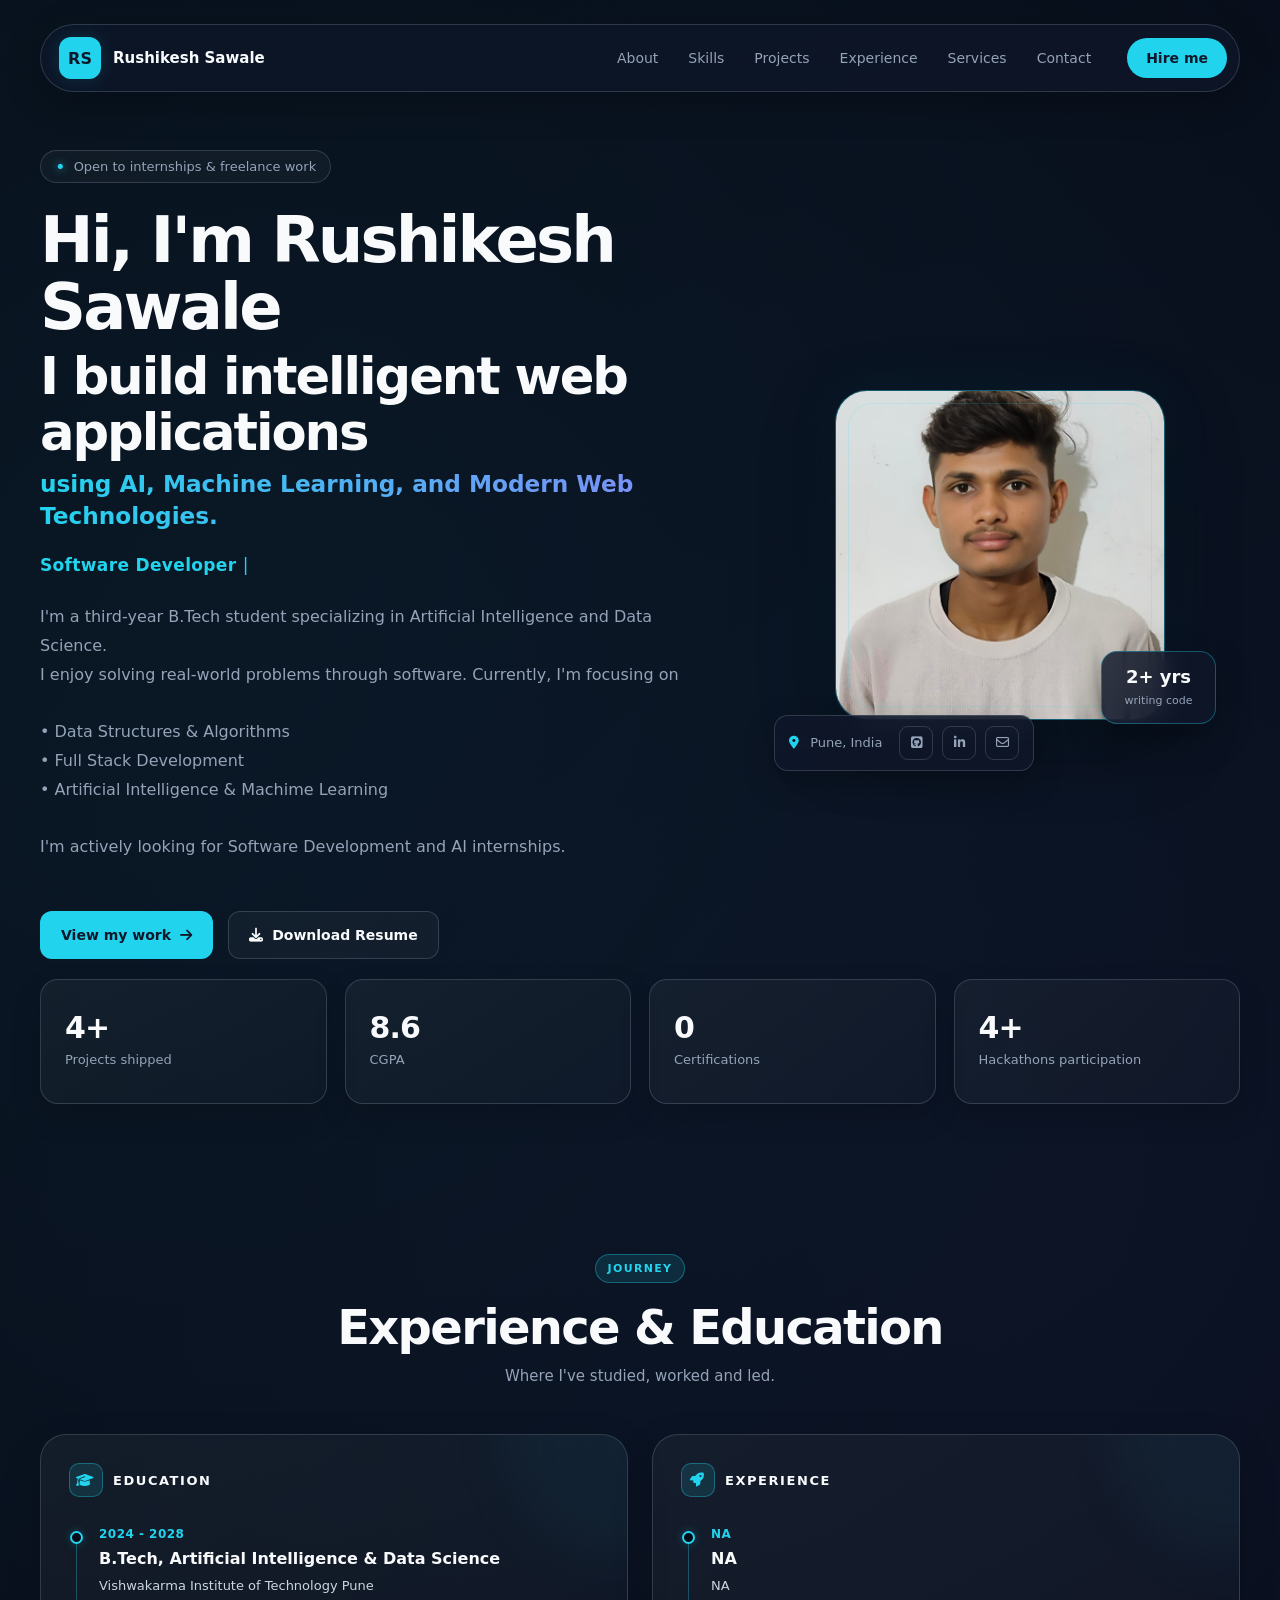
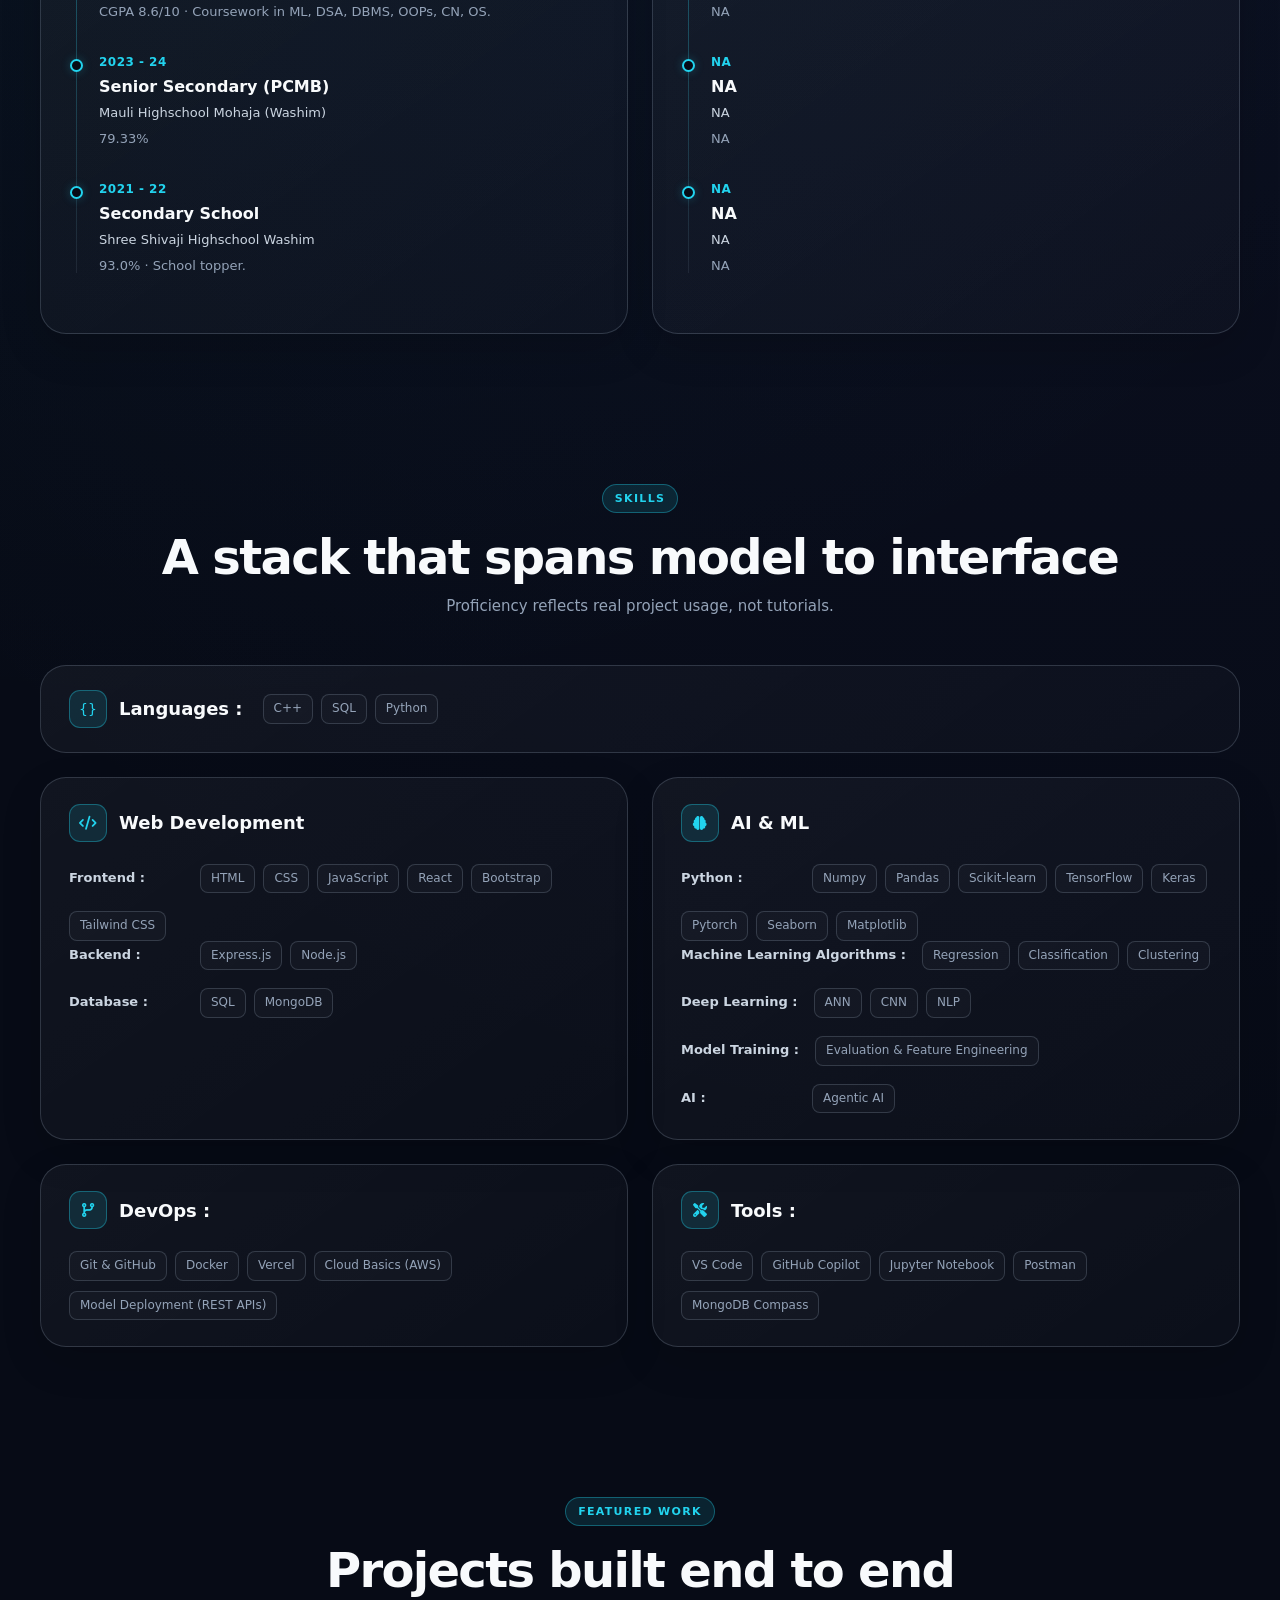
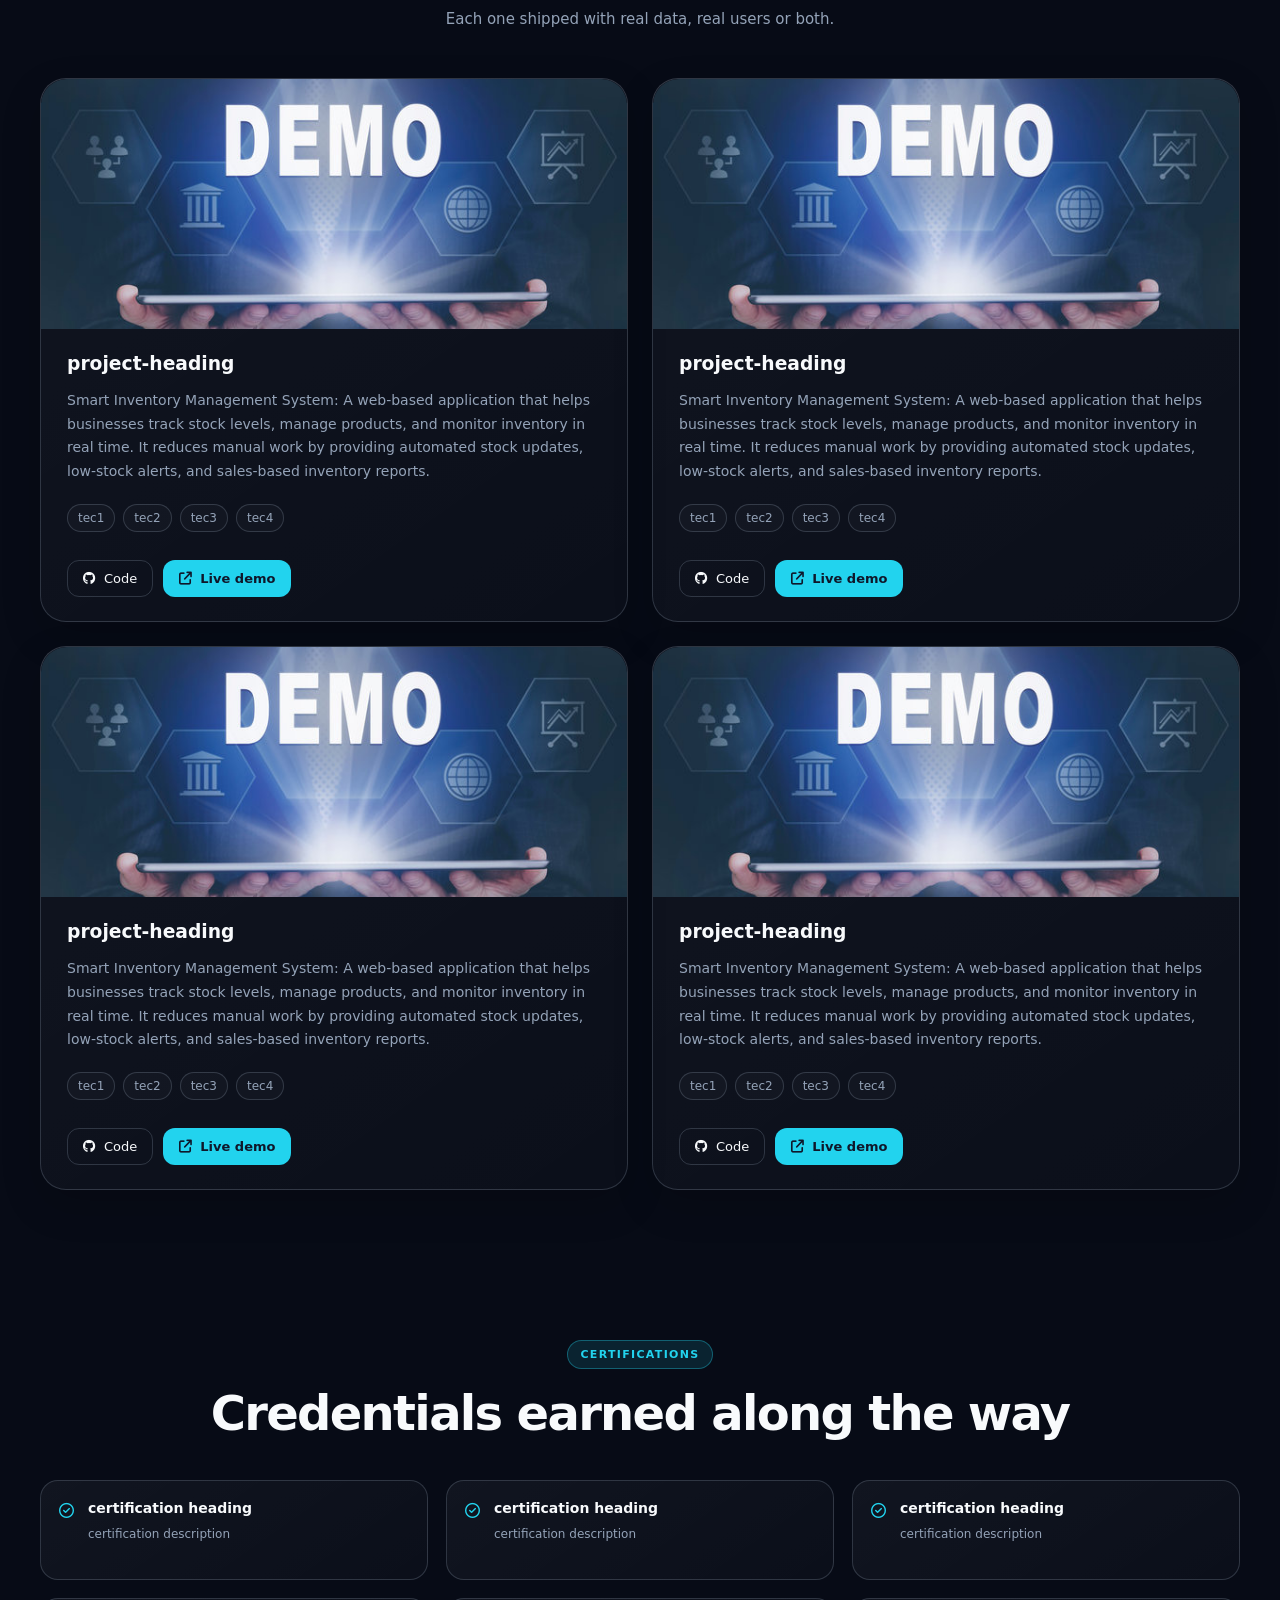
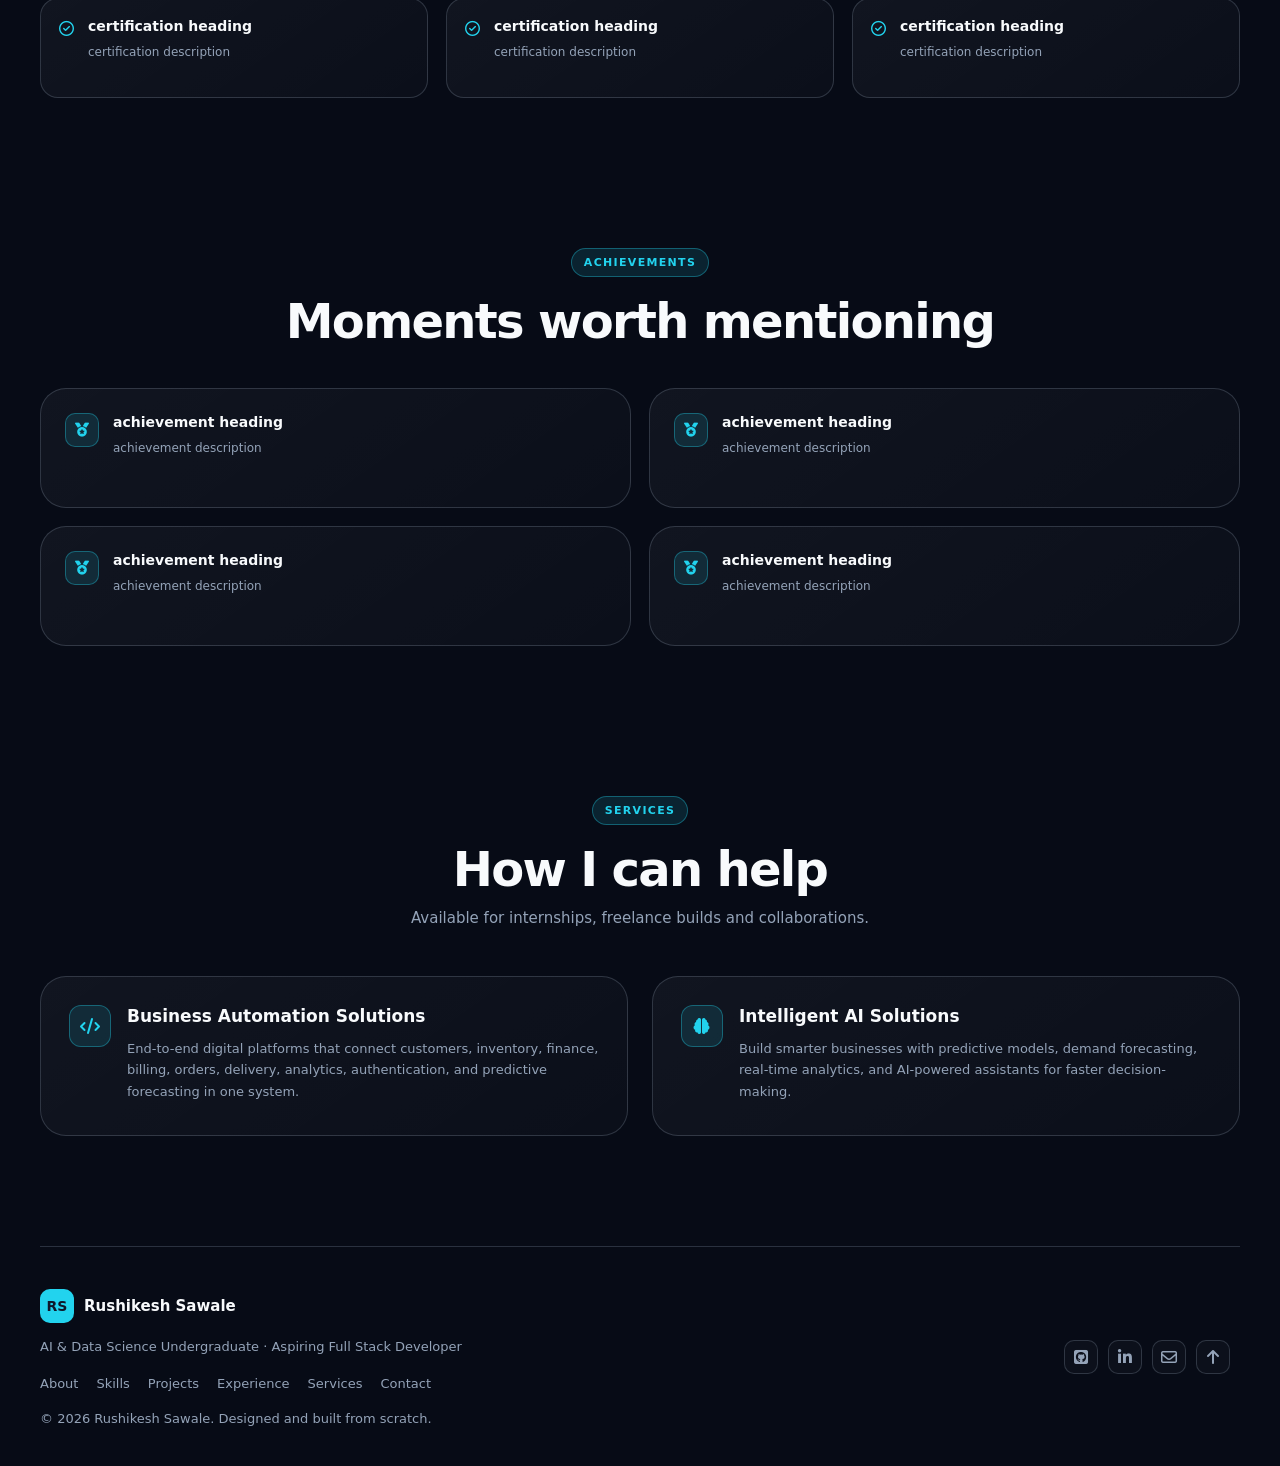
==== commit 43611d28: "Updated Portfolio" ====
--- a/index.html
+++ b/index.html
@@ -1,1675 +1,877 @@
-<!-- <!DOCTYPE html>
+<!doctype html>
 <html lang="en">
-
-<head>
-    <meta charset="UTF-8">
-    <meta name="viewport" content="width=device-width, initial-scale=1.0">
+  <head>
+    <meta charset="UTF-8" />
+    <meta name="viewport" content="width=device-width, initial-scale=1.0" />
     <title>Portfolio Page</title>
-    <link rel="stylesheet" href="style.css">
-    <link rel="stylesheet" href="https://cdnjs.cloudflare.com/ajax/libs/font-awesome/6.5.2/css/all.min.css">
-</head>
-
-<body>
+
+    <link rel="stylesheet" href="/css/style.css" />
+    <link
+      rel="stylesheet"
+      href="https://cdnjs.cloudflare.com/ajax/libs/font-awesome/6.5.2/css/all.min.css"
+    />
+  </head>
+
+  <body>
     <header>
-        <div class="navbar">
-            <div class="nav1">
-                <a href="#" id="logo">RS</a>
-                <a href="#" id="name">Rushikesh Sawale</a>
-            </div>
-            <div class="nav2">
-                <a href="about.html" class="navhover">About</a>
-                <a href="skills.html" class="navhover">Skills</a>
-                <a href="proj.html" class="navhover">Projects</a>
-                <a href="exp.html" class="navhover">Experience</a>
-                <a href="services.html" class="navhover">Services</a>
-                <a href="contact.html" class="navhover">Contact</a>
-            </div>
-            <div class="nav3">
-                <a href="contact.html"><button class="btn-hover">Hire me</button></a>
-            </div>
-        </div>
-        <div class="head">
-            <div class="header1">
-                <p id="p1">
-                    <span style="color: aqua; font-size: 20px; line-height: 1; margin-right: 5px;">&bull;</span>Open
-                    to
-                    internships &
-                    freelance work
-                </p>
-                <p id="p2">
-                    Hi, I'm Rushikesh Sawale
-                </p>
-                <p id="p3">I build intelligent web applications</p>
-                <p id="p4">using AI, Machine Learning, and Modern Web Technologies.</p>
-                <p id="p5">AI & Data Science Undergraduate/Full Stack Developer/Aspiring AI & ML Engineer</p>
-                <p id="p6">
-                    I'm a third-year B.Tech student specializing in Artificial Intelligence and Data
-                    Science.<br />
-                    I enjoy solving real-world problems through software. Currently, I'm focusing on<br />
-                    <br />
-                    • Data Structures & Algorithms<br />
-                    • Full Stack Development<br />
-                    • Artificial Intelligence & Machime Learning<br />
-                    <br />
-                    I'm actively looking for Software Development and AI internships.
-                </p>
-                <br />
-                <a href="proj.html"><button class="btn-hover">View my work <i
-                            class="fa-solid fa-arrow-right"></i></button></a>
-                <a href="#"><button id="button"><i class="fa-solid fa-download"></i> Download resume</button></a>
-            </div>
-            <div class="header2">
-                <div id="image"><a href="https://www.linkedin.com/in/rushikeshsawale" target="_main"><img
-                            src="profilepic.jpg" alt="Profile pic" height="100" /></a></div>
-                <div id="id1">2+ yrs<br /><small>writing code</small></div>
-                <div id="id2"><i style="margin-right: 5px; margin-left: 25px; color: rgb(0, 153, 255)"
-                        class="fa-solid fa-location-dot"></i>
-                    Pune, India
-                    <div id="icon" style="margin-left: 50px;"><a href="https://github.com/rushipatilsawale"
-                            target="_main"><i class="fa-brands fa-square-github"></i></a></div>
-                    <div id="icon"><a href="https://www.linkedin.com/in/rushikeshsawale" target="_main"><i
-                                class="fa-brands fa-linkedin-in"></i></a></div>
-                    <div id="icon"><a href="mailto:rushikesh.sawale24@vit.edu" target="_main">
-                            <i class="fa-regular fa-envelope"></i>
-                        </a></div>
+      <nav class="navbar">
+        <div class="brand-group">
+          <a href="#" class="brand-logo" style="color: black">RS</a>
+          <a href="#" class="brand-name" style="color: white"
+            >Rushikesh Sawale</a
+          >
+        </div>
+
+        <div class="nav-links">
+          <a href="about.html" class="nav-link">About</a>
+          <a href="skills.html" class="nav-link">Skills</a>
+          <a href="projects.html" class="nav-link">Projects</a>
+          <a href="experience.html" class="nav-link">Experience</a>
+          <a href="services.html" class="nav-link">Services</a>
+          <a href="contact.html" class="nav-link">Contact</a>
+        </div>
+
+        <div class="nav-action">
+          <a href="contact.html" class="nav-button">Hire me</a>
+        </div>
+      </nav>
+
+      <!-- HERO SECTION -->
+
+      <div class="hero">
+        <div class="hero-content">
+          <p class="hero-status">
+            <span class="status-dot">&bull;</span>
+            Open to internships & freelance work
+          </p>
+
+          <p class="hero-title">Hi, I'm Rushikesh Sawale</p>
+
+          <p class="hero-subtitle">I build intelligent web applications</p>
+
+          <p class="hero-tagline">
+            using AI, Machine Learning, and Modern Web Technologies.
+          </p>
+
+          <p class="hero-role">
+            <span id="typing-text"></span>
+            <span class="typing-cursor">|</span>
+          </p>
+
+          <p class="hero-description">
+            I'm a third-year B.Tech student specializing in Artificial
+            Intelligence and Data Science.<br />
+            I enjoy solving real-world problems through software. Currently, I'm
+            focusing on<br /><br />
+
+            • Data Structures & Algorithms<br />
+            • Full Stack Development<br />
+            • Artificial Intelligence & Machime Learning<br /><br />
+
+            I'm actively looking for Software Development and AI internships.
+          </p>
+
+          <br />
+
+          <a href="projects.html" class="btn-hover cta-button">
+            View my work
+            <i class="fa-solid fa-arrow-right"></i>
+          </a>
+
+          <a
+            href="/assets/resume/Rushikesh_Sawale_VITP.pdf.pdf"
+            class="resume-button cta-button"
+            download
+          >
+            <i class="fa-solid fa-download"></i>
+            Download Resume
+          </a>
+        </div>
+
+        <div class="hero-visual">
+          <div class="profile-image">
+            <a
+              href="https://www.linkedin.com/in/rushikeshsawale"
+              target="_blank"
+              rel="noopener noreferrer"
+            >
+              <img
+                src="/assets/images/profile/profilepic.jpg"
+                alt="Profile pic"
+                height="100"
+              />
+            </a>
+          </div>
+
+          <div class="experience-badge">
+            2+ yrs<br />
+            <small>writing code</small>
+          </div>
+
+          <div class="profile-meta">
+            <i class="location-icon fa-solid fa-location-dot"></i>
+
+            Pune, India
+
+            <div class="social-icon social-icon-first">
+              <a
+                href="https://github.com/rushipatilsawale"
+                target="_blank"
+                rel="noopener noreferrer"
+              >
+                <i class="fa-brands fa-square-github"></i>
+              </a>
+            </div>
+
+            <div class="social-icon">
+              <a
+                href="https://www.linkedin.com/in/rushikeshsawale"
+                target="_blank"
+                rel="noopener noreferrer"
+              >
+                <i class="fa-brands fa-linkedin-in"></i>
+              </a>
+            </div>
+
+            <div class="social-icon">
+              <a
+                href="https://mail.google.com/mail/?view=cm&fs=1&to=rushikesh.sawale24@vit.edu"
+                target="_blank"
+                rel="noopener noreferrer"
+              >
+                <i class="fa-regular fa-envelope"></i>
+              </a>
+            </div>
+          </div>
+        </div>
+      </div>
+
+      <!-- STATISTICS -->
+
+      <div class="work">
+        <div class="stat-card">
+          <div class="stat-value">4+</div>
+          <div class="stat-label">Projects shipped</div>
+        </div>
+
+        <div class="stat-card">
+          <div class="stat-value">8.6</div>
+          <div class="stat-label">CGPA</div>
+        </div>
+
+        <div class="stat-card">
+          <div class="stat-value">0</div>
+          <div class="stat-label">Certifications</div>
+        </div>
+
+        <div class="stat-card">
+          <div class="stat-value">4+</div>
+          <div class="stat-label">Hackathons participation</div>
+        </div>
+      </div>
+    </header>
+
+    <main>
+      <!-- EXPERIENCE & EDUCATION -->
+
+      <section class="journey-section">
+        <div class="section-label">JOURNEY</div>
+
+        <div class="section-title">Experience & Education</div>
+
+        <div class="section-description">
+          Where I've studied, worked and led.
+        </div>
+
+        <div class="journey-details">
+          <div class="journey-column">
+            <div class="subsection-title">
+              <i class="fa-solid fa-graduation-cap"></i>
+              EDUCATION
+            </div>
+
+            <div class="timeline-content">
+              <div class="timeline-line"></div>
+
+              <div class="education-details">
+                <div class="timeline-year">2024 - 2028</div>
+
+                <div class="education-course">
+                  B.Tech, Artificial Intelligence & Data Science
                 </div>
-            </div>
-        </div>
-        <div class="work">
-            <div id="work1">
-                <div id="bigText">20+</div>
-                <div id="smallText">Projects shipped</div>
-            </div>
-            <div id="work1">
-                <div id="bigText">8.6</div>
-                <div id="smallText">CGPA</div>
-            </div>
-            <div id="work1">
-                <div id="bigText">5</div>
-                <div id="smallText">Certifications</div>
-            </div>
-            <div id="work1">
-                <div id="bigText">3</div>
-                <div id="smallText">Hackathons wins</div>
-            </div>
-        </div>
-    </header>
-    <main>
-        <div id="journey">JOURNEY</div>
-        <div id="heading2">Experience & Education</div>
-        <div id="extraInfo">Where I've studied, worked and led.</div>
-        <div id="journeyDetails">
-            <div class="expEdu">
-                <div id="edu"><i class="fa-solid fa-graduation-cap"></i> EDUCATION</div>
-                <div id="arrangement">
-                    <div id="design"></div>
-                    <div id="eduDetails">
-                        <div id="year">2024 - 2028</div>
-                        <div id="course">B.Tech, Artificial Intelligence & Data Science</div>
-                        <div id="institute">Vishwakarma Institute of Technology Pune</div>
-                        <div id="courseWork">CGPA 8.6/10 · Coursework in ML, DSA, DBMS, OOPs, CN, OS.</div>
-                        <div id="year">2023 - 24</div>
-                        <div id="course">Senior Secondary (PCMB)</div>
-                        <div id="institute">Mauli Highschool Mohaja (Washim)</div>
-                        <div id="courseWork">79.33%</div>
-                        <div id="year">2021 - 22</div>
-                        <div id="course">Secondary School</div>
-                        <div id="institute">Shree Shivaji Highschool Washim</div>
-                        <div id="courseWork">93.0% · School topper.</div>
-                    </div>
+
+                <div class="education-institute">
+                  Vishwakarma Institute of Technology Pune
                 </div>
-            </div>
-            <div class="expEdu">
-                <div id="edu"><i class="fa-solid fa-rocket"></i> EXPERIENCE</div>
-                <div id="arrangement">
-                    <div id="design"></div>
-                    <div id="eduDetails">
-                        <div id="year">2024 - 2028</div>
-                        <div id="course">B.Tech, Artificial Intelligence & Data Science</div>
-                        <div id="institute">Vishwakarma Institute of Technology Pune</div>
-                        <div id="courseWork">CGPA 8.6/10 · Coursework in ML, DSA, DBMS, OOPs, CN, OS.</div>
-                        <div id="year">2023 - 24</div>
-                        <div id="course">Senior Secondary (PCMB)</div>
-                        <div id="institute">Mauli Highschool Mohaja (Washim)</div>
-                        <div id="courseWork">79.33%</div>
-                        <div id="year">2021 - 22</div>
-                        <div id="course">Secondary School</div>
-                        <div id="institute">Shree Shivaji Highschool Washim</div>
-                        <div id="courseWork">93.0% · School topper.</div>
-                    </div>
+
+                <div class="education-details-text">
+                  CGPA 8.6/10 · Coursework in ML, DSA, DBMS, OOPs, CN, OS.
                 </div>
-            </div>
-        </div>
-        <div id="skills">SKILLS</div>
-        <div id="heading2">A stack that spans model to interface</div>
-        <div id="extraInfo">Proficiency reflects real project usage, not tutorials.</div>
-        <div id="languages">
-            <div id="lang_logo">{ }</div>
-            <div id="lang_head">Languages : </div>
-            <div id="lang_box" style="width: 150px;">
-                <div id="lang_name">C++</div>
-                <div id="lang_name">SQL</div>
-                <div id="lang_name">Python</div>
-            </div>
-        </div>
-        <div class="ai_wd">
-            <div id="webDev">
-                <div id="wd_head">
-                    <div id="lang_logo"><i class="fa-solid fa-code"></i></div>
-                    <div id="lang_head">Web Development</div>
+
+                <div class="timeline-year">2023 - 24</div>
+
+                <div class="education-course">Senior Secondary (PCMB)</div>
+
+                <div class="education-institute">
+                  Mauli Highschool Mohaja (Washim)
                 </div>
-                <div id="frontend">
-                    <div id="heading4">Frontend : </div>
-                    <div id="lang_box">
-                        <div id="lang_name">HTML</div>
-                        <div id="lang_name">CSS</div>
-                        <div id="lang_name">JavaScript</div>
-                        <div id="lang_name">React</div>
-                        <div id="lang_name">Bootstrap</div>
-                    </div>
+
+                <div class="education-details-text">79.33%</div>
+
+                <div class="timeline-year">2021 - 22</div>
+
+                <div class="education-course">Secondary School</div>
+
+                <div class="education-institute">
+                  Shree Shivaji Highschool Washim
                 </div>
-                <div id="lang_box">
-                    <div id="lang_name" style="margin:0px 0px 10px 82px;">Tailwind CSS</div>
-                </div>
-                <div id="frontend">
-                    <div id="heading4">Backend : </div>
-                    <div id="lang_box">
-                        <div id="lang_name">Node.js</div>
-                        <div id="lang_name">Express.js</div>
-                    </div>
-                </div>
-                <div id="frontend">
-                    <div id="heading4">Database : </div>
-                    <div id="lang_box">
-                        <div id="lang_name">MongoDB</div>
-                        <div id="lang_name">SQL</div>
-                    </div>
-                </div>
-            </div>
-            <div id="webDev" style="position: relative; bottom: 55px;">
-                <div id="wd_head">
-                    <div id="lang_logo"><i class="fa-solid fa-brain"></i></div>
-                    <div id="lang_head">AI & ML</div>
-                </div>
-                <div id="frontend">
-                    <div id="heading4">Python : </div>
-                    <div id="lang_box">
-                        <div id="lang_name">Numpy</div>
-                        <div id="lang_name">Pandas</div>
-                        <div id="lang_name">Scikit-learn</div>
-                        <div id="lang_name">TensorFlow</div>
-                        <div id="lang_name">Keras</div>
-                    </div>
-                </div>
-                <div id="lang_box" style="margin: 0px 0px 10px 60px;">
-                    <div id="lang_name">Pytorch</div>
-                    <div id="lang_name">Seaborn</div>
-                    <div id="lang_name">Matplotlib</div>
-                </div>
-                <div id="frontend">
-                    <div id="heading4">Machine Learning Algorithms : </div>
-                    <div id="lang_box">
-                        <div id="lang_name">Regression</div>
-                        <div id="lang_name">Classification</div>
-                        <div id="lang_name">Clustering</div>
-                    </div>
-                </div>
-                <div id="frontend">
-                    <div id="heading4">Deep Learning : </div>
-                    <div id="lang_box">
-                        <div id="lang_name">ANN</div>
-                        <div id="lang_name">CNN</div>
-                        <div id="lang_name">NLP</div>
-                    </div>
-                </div>
-                <div id="frontend">
-                    <div id="heading4">Model Training : </div>
-                    <div id="lang_box">
-                        <div id="lang_name">Evaluation & Feature Engineering</div>
-                    </div>
-                </div>
-            </div>
-        </div>
-        <div class="ai_wd" style="margin-bottom: 50px;">
-            <div id="webDev">
-                <div id="wd_head">
-                    <div id="lang_logo"><i class="fa-solid fa-code-branch"></i></div>
-                    <div id="lang_head">DevOps : </div>
-                    <ul id="lang_box">
-                        <li id="lang_name">Git & GitHub</li>
-                        <li id="lang_name">Docker</li>
-                        <li id="lang_name">Vercel</li>
-                        <li id="lang_name">Cloud Basics (AWS)</li>
-                    </ul>
-                </div>
-                <ul id="lang_box" style="margin: 10px 0px 0px 0px;">
-                    <li id="lang_name">Model Deployment (REST APIs)</li>
-                </ul>
-            </div>
-            <div id="webDev">
-                <div id="wd_head">
-                    <div id="lang_logo"><i class="fa-solid fa-screwdriver-wrench"></i></div>
-                    <div id="lang_head">Tools : </div>
-                    <ul id="lang_box">
-                        <li id="lang_name">VS Code</li>
-                        <li id="lang_name">GitHub Copilot</li>
-                        <li id="lang_name">Jupyter Notebook</li>
-                        <li id="lang_name">Postman</li>
-                    </ul>
-                </div>
-                <ul id="lang_box" style="margin: 10px 0px 0px 0px;">
-                    <li id="lang_name">MongoDB Compass</li>
-                </ul>
-            </div>
-        </div>
-
-        <div class="projects">
-            <div id="skills" style="width: 150px;">FEATURED WORK</div>
-            <div id="heading2">Projects built end to end</div>
-            <div id="extraInfo">Each one shipped with real data, real users or both.</div>
-            <div class="project-section">
-                <div class="box">
-                    <div class="box-img" style="background-image: url('demo_project_image.jpg');"></div>
-                    <div class="box-content">
-                        <h3>project-heading</h3>
-                        <p>Smart Inventory Management System: A web-based application that helps businesses track stock
-                            levels, manage products, and monitor inventory in real time. It reduces manual work by
-                            providing automated stock updates, low-stock alerts, and sales-based inventory reports.</p>
-                        <div class="tech">
-                            <div class="tech-box">tec1</div>
-                            <div class="tech-box">tec2</div>
-                            <div class="tech-box">tec3</div>
-                            <div class="tech-box">tec4</div>
-                        </div>
-                        <div class="navigations">
-                            <a class="github" href="https://github.com/rushipatilsawale" target="_main"><i
-                                    class="fa-brands fa-github"></i>Code</a>
-                            <a class="live-demo" href="#"><i class="fa-solid fa-arrow-up-right-from-square"></i>Live
-                                demo</a>
-                        </div>
-                    </div>
-                </div>
-                <div class="box">
-                    <div class="box-img" style="background-image: url('demo_project_image.jpg');"></div>
-                    <div class="box-content">
-                        <h3>project-heading</h3>
-                        <p>Smart Inventory Management System: A web-based application that helps businesses track stock
-                            levels, manage products, and monitor inventory in real time. It reduces manual work by
-                            providing automated stock updates, low-stock alerts, and sales-based inventory reports.</p>
-                        <div class="tech">
-                            <div class="tech-box">tec1</div>
-                            <div class="tech-box">tec2</div>
-                            <div class="tech-box">tec3</div>
-                            <div class="tech-box">tec4</div>
-                        </div>
-                        <div class="navigations">
-                            <a class="github" href="https://github.com/rushipatilsawale" target="_main"><i
-                                    class="fa-brands fa-github"></i>Code</a>
-                            <a class="live-demo" href="#"><i class="fa-solid fa-arrow-up-right-from-square"></i>Live
-                                demo</a>
-                        </div>
-                    </div>
-                </div>
-                <div class="box">
-                    <div class="box-img" style="background-image: url('demo_project_image.jpg');"></div>
-                    <div class="box-content">
-                        <h3>project-heading</h3>
-                        <p>Smart Inventory Management System: A web-based application that helps businesses track stock
-                            levels, manage products, and monitor inventory in real time. It reduces manual work by
-                            providing automated stock updates, low-stock alerts, and sales-based inventory reports.</p>
-                        <div class="tech">
-                            <div class="tech-box">tec1</div>
-                            <div class="tech-box">tec2</div>
-                            <div class="tech-box">tec3</div>
-                            <div class="tech-box">tec4</div>
-                        </div>
-                        <div class="navigations">
-                            <a class="github" href="https://github.com/rushipatilsawale" target="_main"><i
-                                    class="fa-brands fa-github"></i>Code</a>
-                            <a class="live-demo" href="#"><i class="fa-solid fa-arrow-up-right-from-square"></i>Live
-                                demo</a>
-                        </div>
-                    </div>
-                </div>
-                <div class="box">
-                    <div class="box-img" style="background-image: url('demo_project_image.jpg');"></div>
-                    <div class="box-content">
-                        <h3>project-heading</h3>
-                        <p>Smart Inventory Management System: A web-based application that helps businesses track stock
-                            levels, manage products, and monitor inventory in real time. It reduces manual work by
-                            providing automated stock updates, low-stock alerts, and sales-based inventory reports.</p>
-                        <div class="tech">
-                            <div class="tech-box">tec1</div>
-                            <div class="tech-box">tec2</div>
-                            <div class="tech-box">tec3</div>
-                            <div class="tech-box">tec4</div>
-                        </div>
-                        <div class="navigations">
-                            <a class="github" href="https://github.com/rushipatilsawale" target="_main"><i
-                                    class="fa-brands fa-github"></i>Code</a>
-                            <a class="live-demo" href="#"><i class="fa-solid fa-arrow-up-right-from-square"></i>Live
-                                demo</a>
-                        </div>
-                    </div>
-                </div>
-            </div>
-        </div>
-
-        <div class="certifications">
-            <div class="certifications-heading">CERTIFICATIONS</div>
-            <div class="certifications-extrainfo">Credentials earned along the way</div>
-            <div class="certification-details">
-                <div class="cert">
-                    <div class="righttick-logo"><i class="fa-regular fa-circle-check"></i></div>
-                    <div class="cert-info">
-                        <p class="cert-heading">certification heading</p>
-                        <p class="cert-description">certification description</p>
-                    </div>
-                </div>
-                <div class="cert">
-                    <div class="righttick-logo"><i class="fa-regular fa-circle-check"></i></div>
-                    <div class="cert-info">
-                        <p class="cert-heading">certification heading</p>
-                        <p class="cert-description">certification description</p>
-                    </div>
-                </div>
-                <div class="cert">
-                    <div class="righttick-logo"><i class="fa-regular fa-circle-check"></i></div>
-                    <div class="cert-info">
-                        <p class="cert-heading">certification heading</p>
-                        <p class="cert-description">certification description</p>
-                    </div>
-                </div>
-                <div class="cert">
-                    <div class="righttick-logo"><i class="fa-regular fa-circle-check"></i></div>
-                    <div class="cert-info">
-                        <p class="cert-heading">certification heading</p>
-                        <p class="cert-description">certification description</p>
-                    </div>
-                </div>
-                <div class="cert">
-                    <div class="righttick-logo"><i class="fa-regular fa-circle-check"></i></div>
-                    <div class="cert-info">
-                        <p class="cert-heading">certification heading</p>
-                        <p class="cert-description">certification description</p>
-                    </div>
-                </div>
-                <div class="cert">
-                    <div class="righttick-logo"><i class="fa-regular fa-circle-check"></i></div>
-                    <div class="cert-info">
-                        <p class="cert-heading">certification heading</p>
-                        <p class="cert-description">certification description</p>
-                    </div>
-                </div>
-            </div>
-        </div>
-
-        <div class="achievements">
-            <div class="certifications-heading">ACHIEVEMENTS</div>
-            <div class="certifications-extrainfo">Moments worth mentioning</div>
-            <div class="achievement-section">
-                <div class="achievement-box">
-                    <div class="achievement-logo"><i class="fa-solid fa-medal"></i></div>
-                    <div class="achievement-info">
-                        <p class="achievement-heading">achievement heading</p>
-                        <p class="achievement-description">achievement description</p>
-                    </div>
-                </div>
-                <div class="achievement-box">
-                    <div class="achievement-logo"><i class="fa-solid fa-medal"></i></div>
-                    <div class="achievement-info">
-                        <p class="achievement-heading">achievement heading</p>
-                        <p class="achievement-description">achievement description</p>
-                    </div>
-                </div>
-                <div class="achievement-box">
-                    <div class="achievement-logo"><i class="fa-solid fa-medal"></i></div>
-                    <div class="achievement-info">
-                        <p class="achievement-heading">achievement heading</p>
-                        <p class="achievement-description">achievement description</p>
-                    </div>
-                </div>
-                <div class="achievement-box">
-                    <div class="achievement-logo"><i class="fa-solid fa-medal"></i></div>
-                    <div class="achievement-info">
-                        <p class="achievement-heading">achievement heading</p>
-                        <p class="achievement-description">achievement description</p>
-                    </div>
-                </div>
-            </div>
-        </div>
-
-        <div class="services">
-            <div id="skills">SERVICES</div>
-            <div id="heading2">How I can help</div>
-            <div id="extraInfo">Available for internships, freelance builds and collaborations.</div>
-            <div class="services-section">
-                <div class="services-box">
-                    <div class="services-logo"><i class="fa-solid fa-code"></i></div>
-                    <div class="services-info">
-                        <p class="services-heading">Business Automation Solutions</p>
-                        <p class="services-description">End-to-end digital platforms that connect customers, inventory,
-                            finance, billing, orders, delivery, analytics, authentication, and predictive forecasting in
-                            one system.</p>
-                    </div>
-                </div>
-                <div class="services-box">
-                    <div class="services-logo"><i class="fa-solid fa-brain"></i></div>
-                    <div class="services-info">
-                        <p class="services-heading">Intelligent AI Solutions</p>
-                        <p class="services-description">Build smarter businesses with predictive models, demand
-                            forecasting, real-time analytics, and AI-powered assistants for faster decision-making.</p>
-                    </div>
-                </div>
-            </div>
-        </div>
+
+                <div class="education-details-text">93.0% · School topper.</div>
+              </div>
+            </div>
+          </div>
+
+          <div class="journey-column">
+            <div class="subsection-title">
+              <i class="fa-solid fa-rocket"></i>
+              EXPERIENCE
+            </div>
+
+            <div class="timeline-content">
+              <div class="timeline-line"></div>
+
+              <div class="education-details">
+                <div class="timeline-year">NA</div>
+
+                <div class="education-course">NA</div>
+
+                <div class="education-institute">NA</div>
+
+                <div class="education-details-text">NA</div>
+
+                <div class="timeline-year">NA</div>
+
+                <div class="education-course">NA</div>
+
+                <div class="education-institute">NA</div>
+
+                <div class="education-details-text">NA</div>
+
+                <div class="timeline-year">NA</div>
+
+                <div class="education-course">NA</div>
+
+                <div class="education-institute">NA</div>
+
+                <div class="education-details-text">NA</div>
+              </div>
+            </div>
+          </div>
+        </div>
+      </section>
+
+      <!-- SKILLS -->
+
+      <section class="skills-section">
+        <div class="section-label">SKILLS</div>
+
+        <div class="section-title">A stack that spans model to interface</div>
+
+        <div class="section-description">
+          Proficiency reflects real project usage, not tutorials.
+        </div>
+
+        <!-- LANGUAGES -->
+
+        <div class="language-skills">
+          <div class="skill-icon">{}</div>
+
+          <div class="skill-title">Languages :</div>
+
+          <div class="skill-list skill-list-wide">
+            <div class="skill-tag">C++</div>
+            <div class="skill-tag">SQL</div>
+            <div class="skill-tag">Python</div>
+          </div>
+        </div>
+
+        <div class="skills-row">
+          <!-- WEB DEVELOPMENT -->
+
+          <div class="skill-panel">
+            <div class="skill-panel-header">
+              <div class="skill-icon">
+                <i class="fa-solid fa-code"></i>
+              </div>
+
+              <div class="skill-title">Web Development</div>
+            </div>
+
+            <div class="skill-group">
+              <div class="skill-group-title">Frontend :</div>
+
+              <div class="skill-list">
+                <div class="skill-tag">HTML</div>
+                <div class="skill-tag">CSS</div>
+                <div class="skill-tag">JavaScript</div>
+                <div class="skill-tag">React</div>
+                <div class="skill-tag">Bootstrap</div>
+              </div>
+            </div>
+
+            <div class="skill-list skill-list-offset">
+              <div class="skill-tag">Tailwind CSS</div>
+            </div>
+
+            <div class="skill-group">
+              <div class="skill-group-title">Backend :</div>
+
+              <div class="skill-list">
+                <div class="skill-tag">Express.js</div>
+                <div class="skill-tag">Node.js</div>
+              </div>
+            </div>
+
+            <div class="skill-group">
+              <div class="skill-group-title">Database :</div>
+
+              <div class="skill-list">
+                <div class="skill-tag">SQL</div>
+                <div class="skill-tag">MongoDB</div>
+              </div>
+            </div>
+          </div>
+
+          <!-- AI & ML -->
+
+          <div class="skill-panel skill-panel-raised">
+            <div class="skill-panel-header">
+              <div class="skill-icon">
+                <i class="fa-solid fa-brain"></i>
+              </div>
+
+              <div class="skill-title">AI & ML</div>
+            </div>
+
+            <div class="skill-group">
+              <div class="skill-group-title">Python :</div>
+
+              <div class="skill-list">
+                <div class="skill-tag">Numpy</div>
+                <div class="skill-tag">Pandas</div>
+                <div class="skill-tag">Scikit-learn</div>
+                <div class="skill-tag">TensorFlow</div>
+                <div class="skill-tag">Keras</div>
+              </div>
+            </div>
+
+            <div class="skill-list skill-list-ai-offset">
+              <div class="skill-tag">Pytorch</div>
+              <div class="skill-tag">Seaborn</div>
+              <div class="skill-tag">Matplotlib</div>
+            </div>
+
+            <div class="skill-group">
+              <div class="skill-group-title">Machine Learning Algorithms :</div>
+
+              <div class="skill-list">
+                <div class="skill-tag">Regression</div>
+                <div class="skill-tag">Classification</div>
+                <div class="skill-tag">Clustering</div>
+              </div>
+            </div>
+
+            <div class="skill-group">
+              <div class="skill-group-title">Deep Learning :</div>
+
+              <div class="skill-list">
+                <div class="skill-tag">ANN</div>
+                <div class="skill-tag">CNN</div>
+                <div class="skill-tag">NLP</div>
+              </div>
+            </div>
+
+            <div class="skill-group">
+              <div class="skill-group-title">Model Training :</div>
+
+              <div class="skill-list">
+                <div class="skill-tag">Evaluation & Feature Engineering</div>
+              </div>
+            </div>
+
+            <div class="skill-group">
+              <div class="skill-group-title">AI :</div>
+
+              <div class="skill-list">
+                <div class="skill-tag">Agentic AI</div>
+              </div>
+            </div>
+          </div>
+        </div>
+
+        <!-- DEVOPS & TOOLS -->
+
+        <div class="skills-row skills-row-spaced">
+          <div class="skill-panel">
+            <div class="skill-panel-header">
+              <div class="skill-icon">
+                <i class="fa-solid fa-code-branch"></i>
+              </div>
+
+              <div class="skill-title">DevOps :</div>
+            </div>
+
+            <ul class="skill-list skill-list-ul">
+              <li class="skill-tag">Git & GitHub</li>
+              <li class="skill-tag">Docker</li>
+              <li class="skill-tag">Vercel</li>
+              <li class="skill-tag">Cloud Basics (AWS)</li>
+            </ul>
+
+            <ul class="skill-list skill-list-tight">
+              <li class="skill-tag">Model Deployment (REST APIs)</li>
+            </ul>
+          </div>
+
+          <div class="skill-panel">
+            <div class="skill-panel-header">
+              <div class="skill-icon">
+                <i class="fa-solid fa-screwdriver-wrench"></i>
+              </div>
+
+              <div class="skill-title">Tools :</div>
+            </div>
+
+            <ul class="skill-list skill-list-ul">
+              <li class="skill-tag">VS Code</li>
+              <li class="skill-tag">GitHub Copilot</li>
+              <li class="skill-tag">Jupyter Notebook</li>
+              <li class="skill-tag">Postman</li>
+            </ul>
+
+            <ul class="skill-list skill-list-tight">
+              <li class="skill-tag">MongoDB Compass</li>
+            </ul>
+          </div>
+        </div>
+      </section>
+
+      <!-- PROJECTS -->
+
+      <section class="projects">
+        <div class="section-label section-label-wide">FEATURED WORK</div>
+
+        <div class="section-title">Projects built end to end</div>
+
+        <div class="section-description">
+          Each one shipped with real data, real users or both.
+        </div>
+
+        <div class="project-section">
+          <article class="project-card">
+            <div class="project-image"></div>
+
+            <div class="project-content">
+              <h3>project-heading</h3>
+
+              <p>
+                Smart Inventory Management System: A web-based application that
+                helps businesses track stock levels, manage products, and
+                monitor inventory in real time. It reduces manual work by
+                providing automated stock updates, low-stock alerts, and
+                sales-based inventory reports.
+              </p>
+
+              <div class="project-tech">
+                <div class="tech-tag">tec1</div>
+                <div class="tech-tag">tec2</div>
+                <div class="tech-tag">tec3</div>
+                <div class="tech-tag">tec4</div>
+              </div>
+
+              <div class="project-actions">
+                <a
+                  class="github"
+                  href="https://github.com/rushipatilsawale"
+                  target="_blank"
+                  rel="noopener noreferrer"
+                >
+                  <i class="fa-brands fa-github"></i>
+                  Code
+                </a>
+
+                <a class="live-demo" href="#">
+                  <i class="fa-solid fa-arrow-up-right-from-square"></i>
+                  Live demo
+                </a>
+              </div>
+            </div>
+          </article>
+
+          <article class="project-card">
+            <div class="project-image"></div>
+
+            <div class="project-content">
+              <h3>project-heading</h3>
+
+              <p>
+                Smart Inventory Management System: A web-based application that
+                helps businesses track stock levels, manage products, and
+                monitor inventory in real time. It reduces manual work by
+                providing automated stock updates, low-stock alerts, and
+                sales-based inventory reports.
+              </p>
+
+              <div class="project-tech">
+                <div class="tech-tag">tec1</div>
+                <div class="tech-tag">tec2</div>
+                <div class="tech-tag">tec3</div>
+                <div class="tech-tag">tec4</div>
+              </div>
+
+              <div class="project-actions">
+                <a
+                  class="github"
+                  href="https://github.com/rushipatilsawale"
+                  target="_blank"
+                  rel="noopener noreferrer"
+                >
+                  <i class="fa-brands fa-github"></i>
+                  Code
+                </a>
+
+                <a class="live-demo" href="#">
+                  <i class="fa-solid fa-arrow-up-right-from-square"></i>
+                  Live demo
+                </a>
+              </div>
+            </div>
+          </article>
+
+          <article class="project-card">
+            <div class="project-image"></div>
+
+            <div class="project-content">
+              <h3>project-heading</h3>
+
+              <p>
+                Smart Inventory Management System: A web-based application that
+                helps businesses track stock levels, manage products, and
+                monitor inventory in real time. It reduces manual work by
+                providing automated stock updates, low-stock alerts, and
+                sales-based inventory reports.
+              </p>
+
+              <div class="project-tech">
+                <div class="tech-tag">tec1</div>
+                <div class="tech-tag">tec2</div>
+                <div class="tech-tag">tec3</div>
+                <div class="tech-tag">tec4</div>
+              </div>
+
+              <div class="project-actions">
+                <a
+                  class="github"
+                  href="https://github.com/rushipatilsawale"
+                  target="_blank"
+                  rel="noopener noreferrer"
+                >
+                  <i class="fa-brands fa-github"></i>
+                  Code
+                </a>
+
+                <a class="live-demo" href="#">
+                  <i class="fa-solid fa-arrow-up-right-from-square"></i>
+                  Live demo
+                </a>
+              </div>
+            </div>
+          </article>
+
+          <article class="project-card">
+            <div class="project-image"></div>
+
+            <div class="project-content">
+              <h3>project-heading</h3>
+
+              <p>
+                Smart Inventory Management System: A web-based application that
+                helps businesses track stock levels, manage products, and
+                monitor inventory in real time. It reduces manual work by
+                providing automated stock updates, low-stock alerts, and
+                sales-based inventory reports.
+              </p>
+
+              <div class="project-tech">
+                <div class="tech-tag">tec1</div>
+                <div class="tech-tag">tec2</div>
+                <div class="tech-tag">tec3</div>
+                <div class="tech-tag">tec4</div>
+              </div>
+
+              <div class="project-actions">
+                <a
+                  class="github"
+                  href="https://github.com/rushipatilsawale"
+                  target="_blank"
+                  rel="noopener noreferrer"
+                >
+                  <i class="fa-brands fa-github"></i>
+                  Code
+                </a>
+
+                <a class="live-demo" href="#">
+                  <i class="fa-solid fa-arrow-up-right-from-square"></i>
+                  Live demo
+                </a>
+              </div>
+            </div>
+          </article>
+        </div>
+      </section>
+
+      <!-- CERTIFICATIONS -->
+
+      <section class="certifications">
+        <div class="section-pill">CERTIFICATIONS</div>
+
+        <div class="section-heading">Credentials earned along the way</div>
+
+        <div class="certification-details">
+          <article class="certification-card">
+            <div class="certification-icon">
+              <i class="fa-regular fa-circle-check"></i>
+            </div>
+
+            <div class="certification-info">
+              <p class="certification-heading">certification heading</p>
+
+              <p class="certification-description">certification description</p>
+            </div>
+          </article>
+
+          <article class="certification-card">
+            <div class="certification-icon">
+              <i class="fa-regular fa-circle-check"></i>
+            </div>
+
+            <div class="certification-info">
+              <p class="certification-heading">certification heading</p>
+
+              <p class="certification-description">certification description</p>
+            </div>
+          </article>
+
+          <article class="certification-card">
+            <div class="certification-icon">
+              <i class="fa-regular fa-circle-check"></i>
+            </div>
+
+            <div class="certification-info">
+              <p class="certification-heading">certification heading</p>
+
+              <p class="certification-description">certification description</p>
+            </div>
+          </article>
+
+          <article class="certification-card">
+            <div class="certification-icon">
+              <i class="fa-regular fa-circle-check"></i>
+            </div>
+
+            <div class="certification-info">
+              <p class="certification-heading">certification heading</p>
+
+              <p class="certification-description">certification description</p>
+            </div>
+          </article>
+
+          <article class="certification-card">
+            <div class="certification-icon">
+              <i class="fa-regular fa-circle-check"></i>
+            </div>
+
+            <div class="certification-info">
+              <p class="certification-heading">certification heading</p>
+
+              <p class="certification-description">certification description</p>
+            </div>
+          </article>
+
+          <article class="certification-card">
+            <div class="certification-icon">
+              <i class="fa-regular fa-circle-check"></i>
+            </div>
+
+            <div class="certification-info">
+              <p class="certification-heading">certification heading</p>
+
+              <p class="certification-description">certification description</p>
+            </div>
+          </article>
+        </div>
+      </section>
+
+      <!-- ACHIEVEMENTS -->
+
+      <section class="achievements">
+        <div class="section-pill">ACHIEVEMENTS</div>
+
+        <div class="section-heading">Moments worth mentioning</div>
+
+        <div class="achievements-grid">
+          <article class="achievement-card">
+            <div class="achievement-logo">
+              <i class="fa-solid fa-medal"></i>
+            </div>
+
+            <div class="achievement-info">
+              <p class="achievement-heading">achievement heading</p>
+
+              <p class="achievement-description">achievement description</p>
+            </div>
+          </article>
+
+          <article class="achievement-card">
+            <div class="achievement-logo">
+              <i class="fa-solid fa-medal"></i>
+            </div>
+
+            <div class="achievement-info">
+              <p class="achievement-heading">achievement heading</p>
+
+              <p class="achievement-description">achievement description</p>
+            </div>
+          </article>
+
+          <article class="achievement-card">
+            <div class="achievement-logo">
+              <i class="fa-solid fa-medal"></i>
+            </div>
+
+            <div class="achievement-info">
+              <p class="achievement-heading">achievement heading</p>
+
+              <p class="achievement-description">achievement description</p>
+            </div>
+          </article>
+
+          <article class="achievement-card">
+            <div class="achievement-logo">
+              <i class="fa-solid fa-medal"></i>
+            </div>
+
+            <div class="achievement-info">
+              <p class="achievement-heading">achievement heading</p>
+
+              <p class="achievement-description">achievement description</p>
+            </div>
+          </article>
+        </div>
+      </section>
+
+      <!-- SERVICES -->
+
+      <section class="services">
+        <div class="section-label">SERVICES</div>
+
+        <div class="section-title">How I can help</div>
+
+        <div class="section-description">
+          Available for internships, freelance builds and collaborations.
+        </div>
+
+        <div class="services-grid">
+          <article class="service-card">
+            <div class="service-icon">
+              <i class="fa-solid fa-code"></i>
+            </div>
+
+            <div class="service-info">
+              <p class="service-title">Business Automation Solutions</p>
+
+              <p class="service-description">
+                End-to-end digital platforms that connect customers, inventory,
+                finance, billing, orders, delivery, analytics, authentication,
+                and predictive forecasting in one system.
+              </p>
+            </div>
+          </article>
+
+          <article class="service-card">
+            <div class="service-icon">
+              <i class="fa-solid fa-brain"></i>
+            </div>
+
+            <div class="service-info">
+              <p class="service-title">Intelligent AI Solutions</p>
+
+              <p class="service-description">
+                Build smarter businesses with predictive models, demand
+                forecasting, real-time analytics, and AI-powered assistants for
+                faster decision-making.
+              </p>
+            </div>
+          </article>
+        </div>
+      </section>
     </main>
 
+    <!-- FOOTER -->
+
     <footer class="footer">
-        <div class="footer-info">
-            <div class="info-nav">
-                <a class="info-logo">RS</a>
-                <a class="info-name">Rushikesh Sawale</a>
-            </div>
-
-            <p class="info-description">AI & Data Science Undergraduate · Aspiring Full Stack Developer</p>
-            <div class="info-navbar" style="margin-top: 15px;">
-                <a href="about.html">About</a>
-                <a href="skills.html">Skills</a>
-                <a href="proj.html">Projects</a>
-                <a href="exp.html">Experience</a>
-                <a href="services.html">Services</a>
-                <a href="contact.html">Contact</a>
-            </div>
-
-            <p class="info-copyright" style="margin-top: 30px; font-size: 0.7rem;">© 2026 Rushikesh Sawale. Designed and
-                built from scratch.</p>
-        </div>
-
-        <div class="footer-nav">
-            <a href="https://github.com/rushipatilsawale" target="_main"><i class="fa-brands fa-square-github"></i></a>
-            <a href="https://www.linkedin.com/in/rushikeshsawale" target="_main"><i
-                    class="fa-brands fa-linkedin-in"></i></a>
-            <a href="mailto:rushikesh.sawale24@vit.edu" target="_main"><i class="fa-regular fa-envelope"></i></a>
-            <a href="#"><i class="fa-solid fa-arrow-up"></i></a>
-        </div>
+      <div class="footer-info">
+        <div class="footer-brand">
+          <a class="footer-logo">RS</a>
+
+          <a class="footer-name"> Rushikesh Sawale </a>
+        </div>
+
+        <p class="footer-description">
+          AI & Data Science Undergraduate · Aspiring Full Stack Developer
+        </p>
+
+        <div class="footer-links">
+          <a href="about.html">About</a>
+          <a href="skills.html">Skills</a>
+          <a href="projects.html">Projects</a>
+          <a href="experience.html">Experience</a>
+          <a href="services.html">Services</a>
+          <a href="contact.html">Contact</a>
+        </div>
+
+        <p class="footer-copyright">
+          © 2026 Rushikesh Sawale. Designed and built from scratch.
+        </p>
+      </div>
+
+      <div class="footer-nav">
+        <a
+          href="https://github.com/rushipatilsawale"
+          target="_blank"
+          rel="noopener noreferrer"
+        >
+          <i class="fa-brands fa-square-github"></i>
+        </a>
+
+        <a
+          href="https://www.linkedin.com/in/rushikeshsawale"
+          target="_blank"
+          rel="noopener noreferrer"
+        >
+          <i class="fa-brands fa-linkedin-in"></i>
+        </a>
+
+        <a href="mailto:rushikesh.sawale24@vit.edu">
+          <i class="fa-regular fa-envelope"></i>
+        </a>
+
+        <a href="#">
+          <i class="fa-solid fa-arrow-up"></i>
+        </a>
+      </div>
     </footer>
-</body>
-
-</html> -->
-
-
-
-
-
-<!DOCTYPE html>
-<html lang="en">
-
-<head>
-    <meta charset="UTF-8">
-    <meta name="viewport" content="width=device-width, initial-scale=1.0">
-    <title>Portfolio Page</title>
-
-    <link rel="stylesheet" href="style.css">
-    <link rel="stylesheet" href="https://cdnjs.cloudflare.com/ajax/libs/font-awesome/6.5.2/css/all.min.css">
-</head>
-
-<body>
-
-    <header>
-
-        <nav class="navbar">
-            <div class="brand-group">
-                <a href="#" class="brand-logo" style="color: black;">RS</a>
-                <a href="#" class="brand-name" style="color: white;">Rushikesh Sawale</a>
-            </div>
-
-            <div class="nav-links">
-                <a href="about.html" class="nav-link">About</a>
-                <a href="skills.html" class="nav-link">Skills</a>
-                <a href="proj.html" class="nav-link">Projects</a>
-                <a href="exp.html" class="nav-link">Experience</a>
-                <a href="services.html" class="nav-link">Services</a>
-                <a href="contact.html" class="nav-link">Contact</a>
-            </div>
-
-            <div class="nav-action">
-                <a href="contact.html" class="nav-button">Hire me</a>
-            </div>
-        </nav>
-
-
-        <!-- HERO SECTION -->
-
-        <div class="hero">
-
-            <div class="hero-content">
-
-                <p class="hero-status">
-                    <span class="status-dot">&bull;</span>
-                    Open to internships & freelance work
-                </p>
-
-                <p class="hero-title">
-                    Hi, I'm Rushikesh Sawale
-                </p>
-
-                <p class="hero-subtitle">
-                    I build intelligent web applications
-                </p>
-
-                <p class="hero-tagline">
-                    using AI, Machine Learning, and Modern Web Technologies.
-                </p>
-
-                <p class="hero-role">
-                    <span id="typing-text"></span>
-                    <span class="typing-cursor">|</span>
-                </p>
-
-                <p class="hero-description">
-                    I'm a third-year B.Tech student specializing in Artificial Intelligence and Data
-                    Science.<br>
-                    I enjoy solving real-world problems through software. Currently, I'm focusing on<br><br>
-
-                    • Data Structures & Algorithms<br>
-                    • Full Stack Development<br>
-                    • Artificial Intelligence & Machime Learning<br><br>
-
-                    I'm actively looking for Software Development and AI internships.
-                </p>
-
-                <br>
-
-                <a href="proj.html" class="btn-hover cta-button">
-                    View my work
-                    <i class="fa-solid fa-arrow-right"></i>
-                </a>
-
-                <a href="#" class="resume-button cta-button">
-                    <i class="fa-solid fa-download"></i>
-                    Download resume
-                </a>
-
-            </div>
-
-
-            <div class="hero-visual">
-
-                <div class="profile-image">
-                    <a href="https://www.linkedin.com/in/rushikeshsawale" target="_blank" rel="noopener noreferrer">
-                        <img src="profilepic.jpg" alt="Profile pic" height="100">
-                    </a>
-                </div>
-
-                <div class="experience-badge">
-                    2+ yrs<br>
-                    <small>writing code</small>
-                </div>
-
-                <div class="profile-meta">
-
-                    <i class="location-icon fa-solid fa-location-dot"></i>
-
-                    Pune, India
-
-                    <div class="social-icon social-icon-first">
-                        <a href="https://github.com/rushipatilsawale" target="_blank" rel="noopener noreferrer">
-                            <i class="fa-brands fa-square-github"></i>
-                        </a>
-                    </div>
-
-                    <div class="social-icon">
-                        <a href="https://www.linkedin.com/in/rushikeshsawale" target="_blank" rel="noopener noreferrer">
-                            <i class="fa-brands fa-linkedin-in"></i>
-                        </a>
-                    </div>
-
-                    <div class="social-icon">
-                        <a href="mailto:rushikesh.sawale24@vit.edu">
-                            <i class="fa-regular fa-envelope"></i>
-                        </a>
-                    </div>
-
-                </div>
-
-            </div>
-
-        </div>
-
-
-        <!-- STATISTICS -->
-
-        <div class="work">
-
-            <div class="stat-card">
-                <div class="stat-value">20+</div>
-                <div class="stat-label">Projects shipped</div>
-            </div>
-
-            <div class="stat-card">
-                <div class="stat-value">8.6</div>
-                <div class="stat-label">CGPA</div>
-            </div>
-
-            <div class="stat-card">
-                <div class="stat-value">5</div>
-                <div class="stat-label">Certifications</div>
-            </div>
-
-            <div class="stat-card">
-                <div class="stat-value">3</div>
-                <div class="stat-label">Hackathons wins</div>
-            </div>
-
-        </div>
-
-    </header>
-
-
-    <main>
-
-
-        <!-- EXPERIENCE & EDUCATION -->
-
-        <section class="journey-section">
-
-            <div class="section-label">JOURNEY</div>
-
-            <div class="section-title">
-                Experience & Education
-            </div>
-
-            <div class="section-description">
-                Where I've studied, worked and led.
-            </div>
-
-
-            <div class="journey-details">
-
-                <div class="journey-column">
-
-                    <div class="subsection-title">
-                        <i class="fa-solid fa-graduation-cap"></i>
-                        EDUCATION
-                    </div>
-
-                    <div class="timeline-content">
-
-                        <div class="timeline-line"></div>
-
-                        <div class="education-details">
-
-                            <div class="timeline-year">2024 - 2028</div>
-
-                            <div class="education-course">
-                                B.Tech, Artificial Intelligence & Data Science
-                            </div>
-
-                            <div class="education-institute">
-                                Vishwakarma Institute of Technology Pune
-                            </div>
-
-                            <div class="education-details-text">
-                                CGPA 8.6/10 · Coursework in ML, DSA, DBMS, OOPs, CN, OS.
-                            </div>
-
-
-                            <div class="timeline-year">2023 - 24</div>
-
-                            <div class="education-course">
-                                Senior Secondary (PCMB)
-                            </div>
-
-                            <div class="education-institute">
-                                Mauli Highschool Mohaja (Washim)
-                            </div>
-
-                            <div class="education-details-text">
-                                79.33%
-                            </div>
-
-
-                            <div class="timeline-year">2021 - 22</div>
-
-                            <div class="education-course">
-                                Secondary School
-                            </div>
-
-                            <div class="education-institute">
-                                Shree Shivaji Highschool Washim
-                            </div>
-
-                            <div class="education-details-text">
-                                93.0% · School topper.
-                            </div>
-
-                        </div>
-
-                    </div>
-
-                </div>
-
-
-                <div class="journey-column">
-
-                    <div class="subsection-title">
-                        <i class="fa-solid fa-rocket"></i>
-                        EXPERIENCE
-                    </div>
-
-                    <div class="timeline-content">
-
-                        <div class="timeline-line"></div>
-
-                        <div class="education-details">
-
-                            <div class="timeline-year">2024 - 2028</div>
-
-                            <div class="education-course">
-                                B.Tech, Artificial Intelligence & Data Science
-                            </div>
-
-                            <div class="education-institute">
-                                Vishwakarma Institute of Technology Pune
-                            </div>
-
-                            <div class="education-details-text">
-                                CGPA 8.6/10 · Coursework in ML, DSA, DBMS, OOPs, CN, OS.
-                            </div>
-
-
-                            <div class="timeline-year">2023 - 24</div>
-
-                            <div class="education-course">
-                                Senior Secondary (PCMB)
-                            </div>
-
-                            <div class="education-institute">
-                                Mauli Highschool Mohaja (Washim)
-                            </div>
-
-                            <div class="education-details-text">
-                                79.33%
-                            </div>
-
-
-                            <div class="timeline-year">2021 - 22</div>
-
-                            <div class="education-course">
-                                Secondary School
-                            </div>
-
-                            <div class="education-institute">
-                                Shree Shivaji Highschool Washim
-                            </div>
-
-                            <div class="education-details-text">
-                                93.0% · School topper.
-                            </div>
-
-                        </div>
-
-                    </div>
-
-                </div>
-
-            </div>
-
-        </section>
-
-
-        <!-- SKILLS -->
-
-        <section class="skills-section">
-
-            <div class="section-label">SKILLS</div>
-
-            <div class="section-title">
-                A stack that spans model to interface
-            </div>
-
-            <div class="section-description">
-                Proficiency reflects real project usage, not tutorials.
-            </div>
-
-
-            <!-- LANGUAGES -->
-
-            <div class="language-skills">
-
-                <div class="skill-icon">{ }</div>
-
-                <div class="skill-title">
-                    Languages :
-                </div>
-
-                <div class="skill-list skill-list-wide">
-
-                    <div class="skill-tag">C++</div>
-                    <div class="skill-tag">SQL</div>
-                    <div class="skill-tag">Python</div>
-
-                </div>
-
-            </div>
-
-
-            <div class="skills-row">
-
-
-                <!-- WEB DEVELOPMENT -->
-
-                <div class="skill-panel">
-
-                    <div class="skill-panel-header">
-
-                        <div class="skill-icon">
-                            <i class="fa-solid fa-code"></i>
-                        </div>
-
-                        <div class="skill-title">
-                            Web Development
-                        </div>
-
-                    </div>
-
-
-                    <div class="skill-group">
-
-                        <div class="skill-group-title">
-                            Frontend :
-                        </div>
-
-                        <div class="skill-list">
-
-                            <div class="skill-tag">HTML</div>
-                            <div class="skill-tag">CSS</div>
-                            <div class="skill-tag">JavaScript</div>
-                            <div class="skill-tag">React</div>
-                            <div class="skill-tag">Bootstrap</div>
-
-                        </div>
-
-                    </div>
-
-
-                    <div class="skill-list skill-list-offset">
-
-                        <div class="skill-tag">
-                            Tailwind CSS
-                        </div>
-
-                    </div>
-
-
-                    <div class="skill-group">
-
-                        <div class="skill-group-title">
-                            Backend :
-                        </div>
-
-                        <div class="skill-list">
-
-                            <div class="skill-tag">Node.js</div>
-                            <div class="skill-tag">Express.js</div>
-
-                        </div>
-
-                    </div>
-
-
-                    <div class="skill-group">
-
-                        <div class="skill-group-title">
-                            Database :
-                        </div>
-
-                        <div class="skill-list">
-
-                            <div class="skill-tag">MongoDB</div>
-                            <div class="skill-tag">SQL</div>
-
-                        </div>
-
-                    </div>
-
-                </div>
-
-
-                <!-- AI & ML -->
-
-                <div class="skill-panel skill-panel-raised">
-
-                    <div class="skill-panel-header">
-
-                        <div class="skill-icon">
-                            <i class="fa-solid fa-brain"></i>
-                        </div>
-
-                        <div class="skill-title">
-                            AI & ML
-                        </div>
-
-                    </div>
-
-
-                    <div class="skill-group">
-
-                        <div class="skill-group-title">
-                            Python :
-                        </div>
-
-                        <div class="skill-list">
-
-                            <div class="skill-tag">Numpy</div>
-                            <div class="skill-tag">Pandas</div>
-                            <div class="skill-tag">Scikit-learn</div>
-                            <div class="skill-tag">TensorFlow</div>
-                            <div class="skill-tag">Keras</div>
-
-                        </div>
-
-                    </div>
-
-
-                    <div class="skill-list skill-list-ai-offset">
-
-                        <div class="skill-tag">Pytorch</div>
-                        <div class="skill-tag">Seaborn</div>
-                        <div class="skill-tag">Matplotlib</div>
-
-                    </div>
-
-
-                    <div class="skill-group">
-
-                        <div class="skill-group-title">
-                            Machine Learning Algorithms :
-                        </div>
-
-                        <div class="skill-list">
-
-                            <div class="skill-tag">Regression</div>
-                            <div class="skill-tag">Classification</div>
-                            <div class="skill-tag">Clustering</div>
-
-                        </div>
-
-                    </div>
-
-
-                    <div class="skill-group">
-
-                        <div class="skill-group-title">
-                            Deep Learning :
-                        </div>
-
-                        <div class="skill-list">
-
-                            <div class="skill-tag">ANN</div>
-                            <div class="skill-tag">CNN</div>
-                            <div class="skill-tag">NLP</div>
-
-                        </div>
-
-                    </div>
-
-
-                    <div class="skill-group">
-
-                        <div class="skill-group-title">
-                            Model Training :
-                        </div>
-
-                        <div class="skill-list">
-
-                            <div class="skill-tag">
-                                Evaluation & Feature Engineering
-                            </div>
-
-                        </div>
-
-                    </div>
-
-                </div>
-
-            </div>
-
-
-            <!-- DEVOPS & TOOLS -->
-
-            <div class="skills-row skills-row-spaced">
-
-
-                <div class="skill-panel">
-
-                    <div class="skill-panel-header">
-
-                        <div class="skill-icon">
-                            <i class="fa-solid fa-code-branch"></i>
-                        </div>
-
-                        <div class="skill-title">
-                            DevOps :
-                        </div>
-
-                    </div>
-
-                    <ul class="skill-list skill-list-ul">
-
-                        <li class="skill-tag">Git & GitHub</li>
-                        <li class="skill-tag">Docker</li>
-                        <li class="skill-tag">Vercel</li>
-                        <li class="skill-tag">Cloud Basics (AWS)</li>
-
-                    </ul>
-
-                    <ul class="skill-list skill-list-tight">
-
-                        <li class="skill-tag">
-                            Model Deployment (REST APIs)
-                        </li>
-
-                    </ul>
-
-                </div>
-
-
-                <div class="skill-panel">
-
-                    <div class="skill-panel-header">
-
-                        <div class="skill-icon">
-                            <i class="fa-solid fa-screwdriver-wrench"></i>
-                        </div>
-
-                        <div class="skill-title">
-                            Tools :
-                        </div>
-
-                    </div>
-
-                    <ul class="skill-list skill-list-ul">
-
-                        <li class="skill-tag">VS Code</li>
-                        <li class="skill-tag">GitHub Copilot</li>
-                        <li class="skill-tag">Jupyter Notebook</li>
-                        <li class="skill-tag">Postman</li>
-
-                    </ul>
-
-                    <ul class="skill-list skill-list-tight">
-
-                        <li class="skill-tag">
-                            MongoDB Compass
-                        </li>
-
-                    </ul>
-
-                </div>
-
-            </div>
-
-        </section>
-
-
-        <!-- PROJECTS -->
-
-        <section class="projects">
-
-            <div class="section-label section-label-wide">
-                FEATURED WORK
-            </div>
-
-            <div class="section-title">
-                Projects built end to end
-            </div>
-
-            <div class="section-description">
-                Each one shipped with real data, real users or both.
-            </div>
-
-
-            <div class="project-section">
-
-
-                <article class="project-card">
-
-                    <div class="project-image"></div>
-
-                    <div class="project-content">
-
-                        <h3>project-heading</h3>
-
-                        <p>
-                            Smart Inventory Management System: A web-based application that helps businesses track stock
-                            levels, manage products, and monitor inventory in real time. It reduces manual work by
-                            providing automated stock updates, low-stock alerts, and sales-based inventory reports.
-                        </p>
-
-                        <div class="project-tech">
-
-                            <div class="tech-tag">tec1</div>
-                            <div class="tech-tag">tec2</div>
-                            <div class="tech-tag">tec3</div>
-                            <div class="tech-tag">tec4</div>
-
-                        </div>
-
-                        <div class="project-actions">
-
-                            <a class="github" href="https://github.com/rushipatilsawale" target="_blank"
-                                rel="noopener noreferrer">
-                                <i class="fa-brands fa-github"></i>
-                                Code
-                            </a>
-
-                            <a class="live-demo" href="#">
-                                <i class="fa-solid fa-arrow-up-right-from-square"></i>
-                                Live demo
-                            </a>
-
-                        </div>
-
-                    </div>
-
-                </article>
-
-
-                <article class="project-card">
-
-                    <div class="project-image"></div>
-
-                    <div class="project-content">
-
-                        <h3>project-heading</h3>
-
-                        <p>
-                            Smart Inventory Management System: A web-based application that helps businesses track stock
-                            levels, manage products, and monitor inventory in real time. It reduces manual work by
-                            providing automated stock updates, low-stock alerts, and sales-based inventory reports.
-                        </p>
-
-                        <div class="project-tech">
-
-                            <div class="tech-tag">tec1</div>
-                            <div class="tech-tag">tec2</div>
-                            <div class="tech-tag">tec3</div>
-                            <div class="tech-tag">tec4</div>
-
-                        </div>
-
-                        <div class="project-actions">
-
-                            <a class="github" href="https://github.com/rushipatilsawale" target="_blank"
-                                rel="noopener noreferrer">
-                                <i class="fa-brands fa-github"></i>
-                                Code
-                            </a>
-
-                            <a class="live-demo" href="#">
-                                <i class="fa-solid fa-arrow-up-right-from-square"></i>
-                                Live demo
-                            </a>
-
-                        </div>
-
-                    </div>
-
-                </article>
-
-
-                <article class="project-card">
-
-                    <div class="project-image"></div>
-
-                    <div class="project-content">
-
-                        <h3>project-heading</h3>
-
-                        <p>
-                            Smart Inventory Management System: A web-based application that helps businesses track stock
-                            levels, manage products, and monitor inventory in real time. It reduces manual work by
-                            providing automated stock updates, low-stock alerts, and sales-based inventory reports.
-                        </p>
-
-                        <div class="project-tech">
-
-                            <div class="tech-tag">tec1</div>
-                            <div class="tech-tag">tec2</div>
-                            <div class="tech-tag">tec3</div>
-                            <div class="tech-tag">tec4</div>
-
-                        </div>
-
-                        <div class="project-actions">
-
-                            <a class="github" href="https://github.com/rushipatilsawale" target="_blank"
-                                rel="noopener noreferrer">
-                                <i class="fa-brands fa-github"></i>
-                                Code
-                            </a>
-
-                            <a class="live-demo" href="#">
-                                <i class="fa-solid fa-arrow-up-right-from-square"></i>
-                                Live demo
-                            </a>
-
-                        </div>
-
-                    </div>
-
-                </article>
-
-
-                <article class="project-card">
-
-                    <div class="project-image"></div>
-
-                    <div class="project-content">
-
-                        <h3>project-heading</h3>
-
-                        <p>
-                            Smart Inventory Management System: A web-based application that helps businesses track stock
-                            levels, manage products, and monitor inventory in real time. It reduces manual work by
-                            providing automated stock updates, low-stock alerts, and sales-based inventory reports.
-                        </p>
-
-                        <div class="project-tech">
-
-                            <div class="tech-tag">tec1</div>
-                            <div class="tech-tag">tec2</div>
-                            <div class="tech-tag">tec3</div>
-                            <div class="tech-tag">tec4</div>
-
-                        </div>
-
-                        <div class="project-actions">
-
-                            <a class="github" href="https://github.com/rushipatilsawale" target="_blank"
-                                rel="noopener noreferrer">
-                                <i class="fa-brands fa-github"></i>
-                                Code
-                            </a>
-
-                            <a class="live-demo" href="#">
-                                <i class="fa-solid fa-arrow-up-right-from-square"></i>
-                                Live demo
-                            </a>
-
-                        </div>
-
-                    </div>
-
-                </article>
-
-            </div>
-
-        </section>
-
-
-        <!-- CERTIFICATIONS -->
-
-        <section class="certifications">
-
-            <div class="section-pill">
-                CERTIFICATIONS
-            </div>
-
-            <div class="section-heading">
-                Credentials earned along the way
-            </div>
-
-
-            <div class="certification-details">
-
-                <article class="certification-card">
-                    <div class="certification-icon">
-                        <i class="fa-regular fa-circle-check"></i>
-                    </div>
-
-                    <div class="certification-info">
-                        <p class="certification-heading">
-                            certification heading
-                        </p>
-
-                        <p class="certification-description">
-                            certification description
-                        </p>
-                    </div>
-                </article>
-
-
-                <article class="certification-card">
-                    <div class="certification-icon">
-                        <i class="fa-regular fa-circle-check"></i>
-                    </div>
-
-                    <div class="certification-info">
-                        <p class="certification-heading">
-                            certification heading
-                        </p>
-
-                        <p class="certification-description">
-                            certification description
-                        </p>
-                    </div>
-                </article>
-
-
-                <article class="certification-card">
-                    <div class="certification-icon">
-                        <i class="fa-regular fa-circle-check"></i>
-                    </div>
-
-                    <div class="certification-info">
-                        <p class="certification-heading">
-                            certification heading
-                        </p>
-
-                        <p class="certification-description">
-                            certification description
-                        </p>
-                    </div>
-                </article>
-
-
-                <article class="certification-card">
-                    <div class="certification-icon">
-                        <i class="fa-regular fa-circle-check"></i>
-                    </div>
-
-                    <div class="certification-info">
-                        <p class="certification-heading">
-                            certification heading
-                        </p>
-
-                        <p class="certification-description">
-                            certification description
-                        </p>
-                    </div>
-                </article>
-
-
-                <article class="certification-card">
-                    <div class="certification-icon">
-                        <i class="fa-regular fa-circle-check"></i>
-                    </div>
-
-                    <div class="certification-info">
-                        <p class="certification-heading">
-                            certification heading
-                        </p>
-
-                        <p class="certification-description">
-                            certification description
-                        </p>
-                    </div>
-                </article>
-
-
-                <article class="certification-card">
-                    <div class="certification-icon">
-                        <i class="fa-regular fa-circle-check"></i>
-                    </div>
-
-                    <div class="certification-info">
-                        <p class="certification-heading">
-                            certification heading
-                        </p>
-
-                        <p class="certification-description">
-                            certification description
-                        </p>
-                    </div>
-                </article>
-
-            </div>
-
-        </section>
-
-
-        <!-- ACHIEVEMENTS -->
-
-        <section class="achievements">
-
-            <div class="section-pill">
-                ACHIEVEMENTS
-            </div>
-
-            <div class="section-heading">
-                Moments worth mentioning
-            </div>
-
-
-            <div class="achievements-grid">
-
-                <article class="achievement-card">
-
-                    <div class="achievement-logo">
-                        <i class="fa-solid fa-medal"></i>
-                    </div>
-
-                    <div class="achievement-info">
-
-                        <p class="achievement-heading">
-                            achievement heading
-                        </p>
-
-                        <p class="achievement-description">
-                            achievement description
-                        </p>
-
-                    </div>
-
-                </article>
-
-
-                <article class="achievement-card">
-
-                    <div class="achievement-logo">
-                        <i class="fa-solid fa-medal"></i>
-                    </div>
-
-                    <div class="achievement-info">
-
-                        <p class="achievement-heading">
-                            achievement heading
-                        </p>
-
-                        <p class="achievement-description">
-                            achievement description
-                        </p>
-
-                    </div>
-
-                </article>
-
-
-                <article class="achievement-card">
-
-                    <div class="achievement-logo">
-                        <i class="fa-solid fa-medal"></i>
-                    </div>
-
-                    <div class="achievement-info">
-
-                        <p class="achievement-heading">
-                            achievement heading
-                        </p>
-
-                        <p class="achievement-description">
-                            achievement description
-                        </p>
-
-                    </div>
-
-                </article>
-
-
-                <article class="achievement-card">
-
-                    <div class="achievement-logo">
-                        <i class="fa-solid fa-medal"></i>
-                    </div>
-
-                    <div class="achievement-info">
-
-                        <p class="achievement-heading">
-                            achievement heading
-                        </p>
-
-                        <p class="achievement-description">
-                            achievement description
-                        </p>
-
-                    </div>
-
-                </article>
-
-            </div>
-
-        </section>
-
-
-        <!-- SERVICES -->
-
-        <section class="services">
-
-            <div class="section-label">
-                SERVICES
-            </div>
-
-            <div class="section-title">
-                How I can help
-            </div>
-
-            <div class="section-description">
-                Available for internships, freelance builds and collaborations.
-            </div>
-
-
-            <div class="services-grid">
-
-                <article class="service-card">
-
-                    <div class="service-icon">
-                        <i class="fa-solid fa-code"></i>
-                    </div>
-
-                    <div class="service-info">
-
-                        <p class="service-title">
-                            Business Automation Solutions
-                        </p>
-
-                        <p class="service-description">
-                            End-to-end digital platforms that connect customers, inventory,
-                            finance, billing, orders, delivery, analytics, authentication,
-                            and predictive forecasting in one system.
-                        </p>
-
-                    </div>
-
-                </article>
-
-
-                <article class="service-card">
-
-                    <div class="service-icon">
-                        <i class="fa-solid fa-brain"></i>
-                    </div>
-
-                    <div class="service-info">
-
-                        <p class="service-title">
-                            Intelligent AI Solutions
-                        </p>
-
-                        <p class="service-description">
-                            Build smarter businesses with predictive models, demand
-                            forecasting, real-time analytics, and AI-powered assistants
-                            for faster decision-making.
-                        </p>
-
-                    </div>
-
-                </article>
-
-            </div>
-
-        </section>
-
-    </main>
-
-
-    <!-- FOOTER -->
-
-    <footer class="footer">
-
-        <div class="footer-info">
-
-            <div class="footer-brand">
-
-                <a class="footer-logo">RS</a>
-
-                <a class="footer-name">
-                    Rushikesh Sawale
-                </a>
-
-            </div>
-
-
-            <p class="footer-description">
-                AI & Data Science Undergraduate · Aspiring Full Stack Developer
-            </p>
-
-
-            <div class="footer-links">
-
-                <a href="about.html">About</a>
-                <a href="skills.html">Skills</a>
-                <a href="proj.html">Projects</a>
-                <a href="exp.html">Experience</a>
-                <a href="services.html">Services</a>
-                <a href="contact.html">Contact</a>
-
-            </div>
-
-
-            <p class="footer-copyright">
-                © 2026 Rushikesh Sawale. Designed and built from scratch.
-            </p>
-
-        </div>
-
-
-        <div class="footer-nav">
-
-            <a href="https://github.com/rushipatilsawale" target="_blank" rel="noopener noreferrer">
-                <i class="fa-brands fa-square-github"></i>
-            </a>
-
-            <a href="https://www.linkedin.com/in/rushikeshsawale" target="_blank" rel="noopener noreferrer">
-                <i class="fa-brands fa-linkedin-in"></i>
-            </a>
-
-            <a href="mailto:rushikesh.sawale24@vit.edu">
-                <i class="fa-regular fa-envelope"></i>
-            </a>
-
-            <a href="#">
-                <i class="fa-solid fa-arrow-up"></i>
-            </a>
-
-        </div>
-
-    </footer>
-
-    <script src="script.js"></script>
-
-</body>
-
-</html>+
+    <script src="/js/script.js"></script>
+  </body>
+</html>
--- a/css/style.css
+++ b/css/style.css
@@ -0,0 +1,2201 @@
+/* =========================================================
+   RUSHIKESH SAWALE — PORTFOLIO
+   Modern Dark Technical Portfolio
+   ========================================================= */
+
+/* ==============================
+   DESIGN SYSTEM + GLOBAL
+================================= */
+
+:root {
+  --bg: oklch(15% 0.026 268);
+  --surface: rgba(255, 255, 255, 0.035);
+  --surface-hover: rgba(255, 255, 255, 0.06);
+
+  --text-primary: #f8fafc;
+  --text-secondary: #94a3b8;
+  --text-muted: #64748b;
+
+  --accent: #22d3ee;
+  --accent-light: #67e8f9;
+  --accent-soft: rgba(34, 211, 238, 0.12);
+  --accent-border: rgba(34, 211, 238, 0.35);
+
+  --border: rgba(148, 163, 184, 0.25);
+  --border-hover: rgba(34, 211, 238, 0.55);
+
+  --radius-sm: 10px;
+  --radius-md: 18px;
+  --radius-lg: 26px;
+  --radius-pill: 999px;
+
+  --container: 1200px;
+  --transition: 0.3s ease;
+}
+
+* {
+  margin: 0;
+  padding: 0;
+  box-sizing: border-box;
+}
+
+html {
+  scroll-behavior: smooth;
+}
+
+body {
+  min-height: 100vh;
+  margin: 0;
+  overflow-x: hidden;
+
+  background:
+    radial-gradient(
+      circle at 15% 10%,
+      rgba(34, 211, 238, 0.06),
+      transparent 30%
+    ),
+    radial-gradient(
+      circle at 85% 20%,
+      rgba(99, 102, 241, 0.05),
+      transparent 30%
+    ),
+    var(--bg);
+
+  color: var(--text-primary);
+
+  font-family:
+    Inter,
+    system-ui,
+    -apple-system,
+    BlinkMacSystemFont,
+    "Segoe UI",
+    sans-serif;
+}
+
+a {
+  color: inherit;
+}
+
+img {
+  max-width: 100%;
+  display: block;
+}
+
+/* ==============================
+   COMMON SECTION HEADER
+================================= */
+
+.section-label {
+  width: fit-content;
+
+  display: inline-flex;
+  align-items: center;
+  justify-content: center;
+
+  margin: 0 auto 18px;
+  padding: 7px 12px;
+
+  color: var(--accent);
+  background: var(--accent-soft);
+
+  border: 1px solid var(--accent-border);
+  border-radius: var(--radius-pill);
+
+  font-size: 11px;
+  font-weight: 700;
+  letter-spacing: 0.12em;
+}
+
+.section-title {
+  margin: 0 auto 10px;
+
+  color: var(--text-primary);
+
+  font-size: clamp(2rem, 4vw, 3rem);
+  font-weight: 750;
+  line-height: 1.1;
+  letter-spacing: -0.035em;
+
+  text-align: center;
+}
+
+.section-description {
+  max-width: 650px;
+
+  margin: 0 auto 45px;
+
+  color: var(--text-secondary);
+
+  font-size: 15px;
+  line-height: 1.7;
+
+  text-align: center;
+}
+
+/* ==============================
+   NAVBAR
+================================= */
+
+.navbar {
+  width: min(var(--container), calc(100% - 40px));
+  min-height: 68px;
+
+  position: fixed;
+  top: 24px;
+  left: 50%;
+  transform: translateX(-50%);
+
+  padding: 0 12px 0 18px;
+
+  display: flex;
+  align-items: center;
+  justify-content: space-between;
+  gap: 24px;
+
+  background: rgba(15, 23, 42, 0.72);
+
+  border: 1px solid var(--border);
+  border-radius: var(--radius-pill);
+
+  backdrop-filter: blur(18px);
+  -webkit-backdrop-filter: blur(18px);
+
+  box-shadow: 0 10px 35px rgba(0, 0, 0, 0.25);
+
+  z-index: 1000;
+
+  transition:
+    border-color var(--transition),
+    box-shadow var(--transition),
+    background var(--transition);
+}
+
+.navbar:hover {
+  border-color: var(--border-hover);
+
+  box-shadow:
+    0 12px 40px rgba(0, 0, 0, 0.3),
+    0 0 25px rgba(34, 211, 238, 0.05);
+}
+
+/* ==============================
+   BRAND
+================================= */
+
+.brand-group {
+  display: flex;
+  align-items: center;
+  gap: 12px;
+  flex-shrink: 0;
+}
+
+.brand-logo {
+  width: 42px;
+  height: 42px;
+
+  display: flex;
+  align-items: center;
+  justify-content: center;
+
+  background: var(--accent);
+  color: #0f172a !important;
+
+  border-radius: 12px;
+
+  font-size: 16px;
+  font-weight: 800;
+  text-decoration: none;
+
+  box-shadow: 0 0 20px rgba(34, 211, 238, 0.15);
+
+  transition:
+    transform var(--transition),
+    box-shadow var(--transition);
+}
+
+.brand-logo:hover {
+  transform: rotate(-4deg) scale(1.05);
+
+  box-shadow: 0 0 25px rgba(34, 211, 238, 0.25);
+}
+
+.brand-name {
+  color: var(--text-primary) !important;
+
+  font-size: 15px;
+  font-weight: 600;
+
+  white-space: nowrap;
+  text-decoration: none;
+}
+
+/* ==============================
+   NAV LINKS
+================================= */
+
+.nav-links {
+  display: flex;
+  align-items: center;
+  justify-content: center;
+
+  gap: 6px;
+  margin-left: auto;
+}
+
+.nav-links a {
+  position: relative;
+
+  padding: 10px 12px;
+
+  color: var(--text-secondary);
+  text-decoration: none;
+
+  font-size: 14px;
+  font-weight: 500;
+
+  border-radius: 10px;
+
+  transition:
+    color var(--transition),
+    background var(--transition);
+}
+
+.nav-links a:hover {
+  color: var(--text-primary);
+  background: rgba(255, 255, 255, 0.04);
+}
+
+.nav-links a::after {
+  content: "";
+
+  position: absolute;
+  left: 50%;
+  bottom: 5px;
+
+  width: 0;
+  height: 2px;
+
+  background: var(--accent);
+  border-radius: 10px;
+
+  transform: translateX(-50%);
+  transition: width var(--transition);
+}
+
+.nav-links a:hover::after {
+  width: 18px;
+}
+
+/* ==============================
+   HIRE ME BUTTON
+================================= */
+
+.nav-button {
+  display: inline-flex;
+  align-items: center;
+  justify-content: center;
+
+  padding: 11px 18px;
+
+  background: var(--accent);
+  color: #0f172a !important;
+
+  border: 1px solid transparent;
+  border-radius: var(--radius-pill);
+
+  text-decoration: none;
+
+  font-size: 14px;
+  font-weight: 700;
+  white-space: nowrap;
+
+  transition:
+    transform var(--transition),
+    box-shadow var(--transition),
+    background var(--transition);
+}
+
+.nav-button:hover {
+  transform: translateY(-2px);
+  background: var(--accent-light);
+
+  box-shadow: 0 8px 25px rgba(34, 211, 238, 0.2);
+}
+
+/* ==============================
+   HERO SECTION
+================================= */
+
+.hero {
+  width: min(var(--container), calc(100% - 40px));
+  min-height: 680px;
+
+  margin: 0 auto;
+  padding-top: 150px;
+
+  display: grid;
+  grid-template-columns: 1.15fr 0.85fr;
+  align-items: center;
+
+  gap: 70px;
+}
+
+.hero-content {
+  max-width: 720px;
+}
+
+.hero-status {
+  width: fit-content;
+
+  display: inline-flex;
+  align-items: center;
+  gap: 8px;
+
+  margin-bottom: 24px;
+  padding: 8px 14px;
+
+  color: var(--text-secondary);
+  background: rgba(255, 255, 255, 0.035);
+
+  border: 1px solid var(--border);
+  border-radius: var(--radius-pill);
+
+  font-size: 13px;
+  font-weight: 500;
+
+  backdrop-filter: blur(10px);
+  -webkit-backdrop-filter: blur(10px);
+}
+
+.status-dot {
+  color: var(--accent);
+  font-size: 18px;
+  line-height: 0;
+
+  text-shadow: 0 0 10px rgba(34, 211, 238, 0.8);
+}
+
+.hero-title {
+  margin-bottom: 8px;
+
+  color: var(--text-primary);
+
+  font-size: clamp(2.5rem, 5vw, 4.5rem);
+  font-weight: 750;
+  line-height: 1.05;
+  letter-spacing: -0.045em;
+}
+
+.hero-subtitle {
+  margin-bottom: 8px;
+
+  color: var(--text-primary);
+
+  font-size: clamp(2rem, 4vw, 3.6rem);
+  font-weight: 700;
+  line-height: 1.08;
+  letter-spacing: -0.04em;
+}
+
+.hero-tagline {
+  margin-bottom: 22px;
+
+  background: linear-gradient(90deg, var(--accent), #818cf8);
+
+  -webkit-background-clip: text;
+  background-clip: text;
+  -webkit-text-fill-color: transparent;
+
+  font-size: clamp(1.1rem, 2vw, 1.45rem);
+  font-weight: 600;
+  line-height: 1.4;
+}
+
+.hero-role {
+  min-height: 28px;
+  margin-bottom: 20px;
+
+  color: var(--accent);
+
+  font-size: 17px;
+  font-weight: 600;
+  letter-spacing: 0.02em;
+}
+
+.typing-cursor {
+  color: var(--accent);
+  font-weight: 400;
+
+  animation: blink 0.8s infinite;
+}
+
+.hero-description {
+  max-width: 680px;
+  margin-bottom: 30px;
+
+  color: var(--text-secondary);
+
+  font-size: 16px;
+  line-height: 1.8;
+}
+
+/* ==============================
+   CTA BUTTONS
+================================= */
+
+.cta-button {
+  display: inline-flex;
+  align-items: center;
+  justify-content: center;
+  gap: 9px;
+
+  min-height: 48px;
+  padding: 0 20px;
+
+  border-radius: 12px;
+
+  text-decoration: none;
+
+  font-size: 14px;
+  font-weight: 650;
+
+  transition:
+    transform var(--transition),
+    box-shadow var(--transition),
+    background var(--transition),
+    border-color var(--transition);
+}
+
+.btn-hover {
+  margin-right: 10px;
+
+  background: var(--accent);
+  color: #0f172a;
+
+  border: 1px solid transparent;
+}
+
+.btn-hover:hover {
+  transform: translateY(-3px);
+  background: var(--accent-light);
+
+  box-shadow: 0 12px 30px rgba(34, 211, 238, 0.18);
+}
+
+.resume-button {
+  color: var(--text-primary);
+  background: rgba(255, 255, 255, 0.035);
+
+  border: 1px solid var(--border);
+}
+
+.resume-button:hover {
+  transform: translateY(-3px);
+
+  border-color: var(--border-hover);
+  background: rgba(255, 255, 255, 0.06);
+
+  box-shadow: 0 12px 30px rgba(0, 0, 0, 0.2);
+}
+
+.cta-button i {
+  transition: transform var(--transition);
+}
+
+.btn-hover:hover i {
+  transform: translateX(4px);
+}
+
+.resume-button:hover i {
+  transform: translateY(2px);
+}
+
+/* ==============================
+   HERO VISUAL
+================================= */
+
+.hero-visual {
+  position: relative;
+  min-height: 470px;
+
+  display: flex;
+  align-items: center;
+  justify-content: center;
+}
+
+.profile-image {
+  position: relative;
+
+  width: 330px;
+  height: 330px;
+
+  display: flex;
+  align-items: center;
+  justify-content: center;
+
+  border: 1px solid var(--accent-border);
+  border-radius: 32px;
+
+  background: linear-gradient(
+    145deg,
+    rgba(34, 211, 238, 0.08),
+    rgba(99, 102, 241, 0.04)
+  );
+
+  box-shadow:
+    0 25px 70px rgba(0, 0, 0, 0.35),
+    0 0 60px rgba(34, 211, 238, 0.06);
+
+  overflow: hidden;
+
+  transition:
+    transform var(--transition),
+    border-color var(--transition),
+    box-shadow var(--transition);
+}
+
+.profile-image::before {
+  content: "";
+
+  position: absolute;
+  inset: 12px;
+
+  border: 1px solid rgba(34, 211, 238, 0.15);
+  border-radius: 24px;
+
+  pointer-events: none;
+}
+
+.profile-image img {
+  width: 100%;
+  height: 100%;
+
+  object-fit: cover;
+  border-radius: 31px;
+
+  transition:
+    transform 0.5s ease,
+    filter 0.5s ease;
+}
+
+.profile-image:hover {
+  transform: translateY(-6px);
+
+  border-color: var(--border-hover);
+
+  box-shadow:
+    0 30px 80px rgba(0, 0, 0, 0.4),
+    0 0 60px rgba(34, 211, 238, 0.1);
+}
+
+.profile-image:hover img {
+  transform: scale(1.03);
+}
+
+/* ==============================
+   EXPERIENCE BADGE
+================================= */
+
+.experience-badge {
+  position: absolute;
+  right: 5%;
+  bottom: 14%;
+
+  min-width: 115px;
+  padding: 14px 18px;
+
+  text-align: center;
+
+  color: var(--text-primary);
+  background: rgba(15, 23, 42, 0.82);
+
+  border: 1px solid var(--accent-border);
+  border-radius: 16px;
+
+  box-shadow: 0 15px 35px rgba(0, 0, 0, 0.3);
+
+  backdrop-filter: blur(14px);
+  -webkit-backdrop-filter: blur(14px);
+
+  font-size: 18px;
+  font-weight: 750;
+  line-height: 1.2;
+}
+
+.experience-badge small {
+  color: var(--text-secondary);
+
+  font-size: 11px;
+  font-weight: 500;
+}
+
+/* ==============================
+   PROFILE META
+================================= */
+
+.profile-meta {
+  position: absolute;
+  left: 3%;
+  bottom: 4%;
+
+  display: flex;
+  align-items: center;
+  gap: 9px;
+
+  padding: 10px 14px;
+
+  color: var(--text-secondary);
+  background: rgba(15, 23, 42, 0.8);
+
+  border: 1px solid var(--border);
+  border-radius: 14px;
+
+  box-shadow: 0 12px 30px rgba(0, 0, 0, 0.25);
+
+  backdrop-filter: blur(12px);
+  -webkit-backdrop-filter: blur(12px);
+
+  font-size: 13px;
+}
+
+.location-icon {
+  color: var(--accent);
+  margin-right: 2px;
+}
+
+/* ==============================
+   SOCIAL ICONS
+================================= */
+
+.social-icon {
+  width: 34px;
+  height: 34px;
+
+  display: flex;
+  align-items: center;
+  justify-content: center;
+
+  border: 1px solid var(--border);
+  border-radius: 9px;
+
+  transition:
+    transform var(--transition),
+    border-color var(--transition),
+    background var(--transition);
+}
+
+.social-icon-first {
+  margin-left: 8px;
+}
+
+.social-icon a {
+  width: 100%;
+  height: 100%;
+
+  display: flex;
+  align-items: center;
+  justify-content: center;
+
+  color: var(--text-secondary);
+  text-decoration: none;
+
+  transition: color var(--transition);
+}
+
+.social-icon:hover {
+  transform: translateY(-3px);
+
+  border-color: var(--accent-border);
+  background: var(--accent-soft);
+}
+
+.social-icon:hover a {
+  color: var(--accent);
+}
+
+/* ==============================
+   STATISTICS
+================================= */
+
+.work {
+  width: min(var(--container), calc(100% - 40px));
+
+  margin: 20px auto 110px;
+
+  display: grid;
+  grid-template-columns: repeat(4, 1fr);
+  gap: 18px;
+}
+
+.stat-card {
+  min-height: 125px;
+  padding: 24px;
+
+  display: flex;
+  flex-direction: column;
+  justify-content: center;
+
+  background: linear-gradient(
+    145deg,
+    rgba(255, 255, 255, 0.045),
+    rgba(255, 255, 255, 0.02)
+  );
+
+  border: 1px solid var(--border);
+  border-radius: var(--radius-md);
+
+  box-shadow: 0 12px 30px rgba(0, 0, 0, 0.15);
+
+  transition:
+    transform var(--transition),
+    border-color var(--transition),
+    background var(--transition),
+    box-shadow var(--transition);
+}
+
+.stat-card:hover {
+  transform: translateY(-5px);
+
+  border-color: var(--border-hover);
+
+  background: linear-gradient(
+    145deg,
+    rgba(34, 211, 238, 0.07),
+    rgba(255, 255, 255, 0.025)
+  );
+
+  box-shadow:
+    0 18px 40px rgba(0, 0, 0, 0.22),
+    0 0 25px rgba(34, 211, 238, 0.05);
+}
+
+.stat-value {
+  margin-bottom: 7px;
+
+  color: var(--text-primary);
+
+  font-size: 30px;
+  font-weight: 750;
+  line-height: 1;
+  letter-spacing: -0.03em;
+
+  transition: color var(--transition);
+}
+
+.stat-card:hover .stat-value {
+  color: var(--accent);
+}
+
+.stat-label {
+  color: var(--text-secondary);
+
+  font-size: 13px;
+  font-weight: 500;
+  line-height: 1.5;
+}
+
+/* ==============================
+   JOURNEY
+================================= */
+
+.journey-section {
+  width: min(var(--container), calc(100% - 40px));
+
+  margin: 0 auto;
+  padding: 40px 0 110px;
+
+  text-align: center;
+}
+
+.journey-details {
+  display: grid;
+  grid-template-columns: repeat(2, 1fr);
+  gap: 24px;
+
+  text-align: left;
+}
+
+.journey-column {
+  position: relative;
+  min-height: 500px;
+
+  padding: 28px;
+
+  background: linear-gradient(
+    145deg,
+    rgba(255, 255, 255, 0.045),
+    rgba(255, 255, 255, 0.018)
+  );
+
+  border: 1px solid var(--border);
+  border-radius: var(--radius-lg);
+
+  box-shadow: 0 15px 40px rgba(0, 0, 0, 0.16);
+
+  overflow: hidden;
+
+  transition:
+    transform var(--transition),
+    border-color var(--transition),
+    box-shadow var(--transition);
+}
+
+.journey-column::before {
+  content: "";
+
+  position: absolute;
+  top: -100px;
+  right: -100px;
+
+  width: 220px;
+  height: 220px;
+
+  background: rgba(34, 211, 238, 0.045);
+
+  border-radius: 50%;
+  filter: blur(30px);
+
+  pointer-events: none;
+}
+
+.journey-column:hover {
+  transform: translateY(-4px);
+
+  border-color: var(--border-hover);
+
+  box-shadow: 0 20px 50px rgba(0, 0, 0, 0.22);
+}
+
+.subsection-title {
+  position: relative;
+
+  display: flex;
+  align-items: center;
+  gap: 10px;
+
+  margin-bottom: 30px;
+
+  color: var(--text-primary);
+
+  font-size: 13px;
+  font-weight: 750;
+  letter-spacing: 0.12em;
+}
+
+.subsection-title i {
+  width: 34px;
+  height: 34px;
+
+  display: flex;
+  align-items: center;
+  justify-content: center;
+
+  color: var(--accent);
+  background: var(--accent-soft);
+
+  border: 1px solid var(--accent-border);
+  border-radius: 10px;
+
+  font-size: 14px;
+}
+
+.timeline-content {
+  position: relative;
+  padding-left: 30px;
+}
+
+.timeline-line {
+  position: absolute;
+
+  top: 4px;
+  bottom: 4px;
+  left: 7px;
+
+  width: 1px;
+
+  background: linear-gradient(
+    to bottom,
+    var(--accent-border),
+    rgba(148, 163, 184, 0.12)
+  );
+}
+
+.education-details {
+  position: relative;
+}
+
+.timeline-year {
+  position: relative;
+
+  margin-bottom: 6px;
+
+  color: var(--accent);
+
+  font-size: 12px;
+  font-weight: 700;
+  letter-spacing: 0.04em;
+}
+
+.timeline-year::before {
+  content: "";
+
+  position: absolute;
+  left: -29px;
+  top: 4px;
+
+  width: 9px;
+  height: 9px;
+
+  background: var(--bg);
+
+  border: 2px solid var(--accent);
+  border-radius: 50%;
+
+  box-shadow: 0 0 10px rgba(34, 211, 238, 0.25);
+}
+
+.education-course {
+  margin-bottom: 5px;
+
+  color: var(--text-primary);
+
+  font-size: 16px;
+  font-weight: 650;
+  line-height: 1.45;
+}
+
+.education-institute {
+  margin-bottom: 6px;
+
+  color: #cbd5e1;
+
+  font-size: 13px;
+  font-weight: 500;
+  line-height: 1.5;
+}
+
+.education-details-text {
+  margin-bottom: 32px;
+
+  color: var(--text-secondary);
+
+  font-size: 13px;
+  line-height: 1.65;
+}
+
+.education-details-text:last-child {
+  margin-bottom: 0;
+}
+
+/* ==============================
+   SKILLS
+================================= */
+
+.skills-section {
+  width: min(var(--container), calc(100% - 40px));
+
+  margin: 0 auto;
+  padding: 40px 0 110px;
+
+  text-align: center;
+}
+
+.language-skills {
+  width: 100%;
+
+  display: flex;
+  align-items: center;
+
+  margin-bottom: 24px;
+  padding: 24px 28px;
+
+  color: var(--text-primary);
+  background: linear-gradient(
+    145deg,
+    rgba(255, 255, 255, 0.045),
+    rgba(255, 255, 255, 0.018)
+  );
+
+  border: 1px solid var(--border);
+  border-radius: var(--radius-lg);
+
+  text-align: left;
+
+  transition:
+    border-color var(--transition),
+    transform var(--transition),
+    box-shadow var(--transition);
+}
+
+.language-skills:hover {
+  transform: translateY(-3px);
+  border-color: var(--border-hover);
+
+  box-shadow: 0 18px 45px rgba(0, 0, 0, 0.2);
+}
+
+.skill-title {
+  color: var(--text-primary);
+
+  font-size: 18px;
+  font-weight: 700;
+}
+
+.skill-list {
+  display: flex;
+  flex-wrap: wrap;
+  gap: 8px;
+}
+
+.skill-list-ul {
+  padding: 0;
+  margin: 0;
+  list-style: none;
+}
+
+.skill-list-tight {
+  margin-top: 10px;
+}
+
+.skill-list-wide {
+  width: auto;
+  margin-left: 20px;
+}
+
+.skill-list-offset,
+.skill-list-ai-offset {
+  margin: 0;
+}
+
+.skill-tag {
+  width: auto;
+  height: auto;
+
+  display: inline-flex;
+  align-items: center;
+  justify-content: center;
+
+  padding: 6px 10px;
+
+  color: var(--text-secondary);
+  background: rgba(255, 255, 255, 0.025);
+
+  border: 1px solid var(--border);
+  border-radius: 8px;
+
+  font-size: 12px;
+  line-height: 1.3;
+
+  transition:
+    color var(--transition),
+    background var(--transition),
+    border-color var(--transition),
+    transform var(--transition);
+}
+
+.skill-tag:hover {
+  transform: translateY(-2px);
+
+  color: var(--accent);
+  background: var(--accent-soft);
+  border-color: var(--accent-border);
+}
+
+.skill-icon {
+  width: 38px;
+  height: 38px;
+
+  flex-shrink: 0;
+
+  display: flex;
+  align-items: center;
+  justify-content: center;
+
+  margin-right: 12px;
+
+  color: var(--accent);
+  background: var(--accent-soft);
+
+  border: 1px solid var(--accent-border);
+  border-radius: 11px;
+
+  font-size: 14px;
+}
+
+.skill-panel .skill-icon {
+  margin-right: 12px;
+}
+
+.skill-panel-header {
+  display: flex;
+  align-items: center;
+
+  margin-bottom: 22px;
+}
+
+.skills-row {
+  width: 100%;
+
+  display: grid;
+  grid-template-columns: repeat(2, 1fr);
+  gap: 24px;
+
+  color: var(--text-primary);
+}
+
+.skills-row-spaced {
+  margin-top: 24px;
+}
+
+.skill-panel {
+  width: 100%;
+
+  padding: 26px 28px;
+
+  background: linear-gradient(
+    145deg,
+    rgba(255, 255, 255, 0.045),
+    rgba(255, 255, 255, 0.018)
+  );
+
+  border: 1px solid var(--border);
+  border-radius: var(--radius-lg);
+
+  text-align: left;
+
+  box-shadow: 0 15px 40px rgba(0, 0, 0, 0.14);
+
+  transition:
+    transform var(--transition),
+    border-color var(--transition),
+    box-shadow var(--transition);
+}
+
+.skill-panel:hover {
+  transform: translateY(-4px);
+  border-color: var(--border-hover);
+
+  box-shadow: 0 20px 50px rgba(0, 0, 0, 0.2);
+}
+
+.skill-panel-raised {
+  position: static;
+  bottom: auto;
+}
+
+.skill-group {
+  display: flex;
+  align-items: flex-start;
+  gap: 16px;
+
+  margin-bottom: 18px;
+}
+
+.skill-group:last-child {
+  margin-bottom: 0;
+}
+
+.skill-group-title {
+  min-width: 115px;
+  flex-shrink: 0;
+
+  padding-top: 6px;
+
+  color: #cbd5e1;
+
+  font-size: 13px;
+  font-weight: 650;
+}
+
+/* ==============================
+   PROJECTS
+================================= */
+
+.projects {
+  width: min(var(--container), calc(100% - 40px));
+
+  margin: 0 auto;
+  padding: 40px 0 110px;
+
+  text-align: center;
+}
+
+.project-section {
+  width: 100%;
+
+  display: grid;
+  grid-template-columns: repeat(2, 1fr);
+  gap: 24px;
+
+  color: var(--text-primary);
+
+  text-align: left;
+}
+
+.project-card {
+  min-height: 500px;
+
+  display: flex;
+  flex-direction: column;
+
+  overflow: hidden;
+
+  background: linear-gradient(
+    145deg,
+    rgba(255, 255, 255, 0.045),
+    rgba(255, 255, 255, 0.018)
+  );
+
+  border: 1px solid var(--border);
+  border-radius: var(--radius-lg);
+
+  box-shadow: 0 15px 40px rgba(0, 0, 0, 0.16);
+
+  transition:
+    transform var(--transition),
+    border-color var(--transition),
+    box-shadow var(--transition);
+}
+
+.project-card:hover {
+  transform: translateY(-5px);
+
+  border-color: var(--border-hover);
+
+  box-shadow: 0 22px 55px rgba(0, 0, 0, 0.25);
+}
+
+.project-image {
+  height: 250px;
+  flex-shrink: 0;
+
+  background-image: url("/assets/images/projects/demo_project_image.jpg");
+  background-size: cover;
+  background-position: center;
+
+  border-radius: var(--radius-lg) var(--radius-lg) 0 0;
+}
+
+.project-content {
+  width: 100%;
+  padding: 24px 26px;
+}
+
+.project-card p {
+  margin: 15px 0 20px;
+
+  color: var(--text-secondary);
+
+  font-size: 14px;
+  line-height: 1.7;
+}
+
+.project-tech {
+  display: flex;
+  flex-wrap: wrap;
+  gap: 8px;
+
+  margin-bottom: 28px;
+}
+
+.tech-tag {
+  padding: 6px 10px;
+
+  color: var(--text-secondary);
+  background: rgba(255, 255, 255, 0.025);
+
+  border: 1px solid var(--border);
+  border-radius: var(--radius-pill);
+
+  font-size: 12px;
+
+  transition:
+    color var(--transition),
+    border-color var(--transition),
+    background var(--transition);
+}
+
+.tech-tag:hover {
+  color: var(--accent);
+  background: var(--accent-soft);
+  border-color: var(--accent-border);
+}
+
+.project-actions {
+  display: flex;
+  flex-wrap: wrap;
+  gap: 10px;
+}
+
+.project-actions a {
+  text-decoration: none;
+}
+
+.github,
+.live-demo {
+  display: inline-flex;
+  align-items: center;
+  justify-content: center;
+  gap: 8px;
+
+  padding: 10px 15px;
+
+  border-radius: 12px;
+
+  font-size: 13px;
+
+  transition:
+    transform var(--transition),
+    border-color var(--transition),
+    background var(--transition),
+    box-shadow var(--transition);
+}
+
+.github {
+  color: var(--text-primary);
+  background: transparent;
+  border: 1px solid var(--border);
+}
+
+.github:hover {
+  transform: translateY(-2px);
+  border-color: var(--border-hover);
+  background: var(--accent-soft);
+}
+
+.github i,
+.live-demo i {
+  margin-right: 0;
+}
+
+.live-demo {
+  color: #0f172a;
+  background: var(--accent);
+
+  border: 1px solid transparent;
+
+  font-weight: 650;
+}
+
+.live-demo:hover {
+  transform: translateY(-2px);
+  background: var(--accent-light);
+
+  box-shadow: 0 10px 25px rgba(34, 211, 238, 0.16);
+}
+
+/* ==============================
+   CERTIFICATIONS
+================================= */
+
+.certifications {
+  width: min(var(--container), calc(100% - 40px));
+
+  margin: 0 auto;
+  padding: 40px 0 110px;
+
+  text-align: center;
+}
+
+.section-pill {
+  width: fit-content;
+  min-height: 25px;
+
+  display: flex;
+  align-items: center;
+  justify-content: center;
+
+  margin: 0 auto 18px;
+  padding: 7px 12px;
+
+  color: var(--accent);
+  background: var(--accent-soft);
+
+  border: 1px solid var(--accent-border);
+  border-radius: var(--radius-pill);
+
+  font-size: 11px;
+  font-weight: 700;
+  letter-spacing: 0.12em;
+}
+
+.section-heading {
+  margin: 0 auto 40px;
+
+  color: var(--text-primary);
+
+  font-size: clamp(2rem, 4vw, 3rem);
+  font-weight: 750;
+  line-height: 1.1;
+  letter-spacing: -0.035em;
+
+  text-align: center;
+}
+
+.certification-details {
+  width: 100%;
+
+  display: grid;
+  grid-template-columns: repeat(3, 1fr);
+  gap: 18px;
+
+  color: var(--text-primary);
+
+  text-align: left;
+}
+
+.certification-card {
+  min-height: 100px;
+
+  display: flex;
+  align-items: flex-start;
+
+  padding: 18px;
+
+  background: linear-gradient(
+    145deg,
+    rgba(255, 255, 255, 0.045),
+    rgba(255, 255, 255, 0.018)
+  );
+
+  border: 1px solid var(--border);
+  border-radius: var(--radius-md);
+
+  transition:
+    transform var(--transition),
+    border-color var(--transition),
+    box-shadow var(--transition);
+}
+
+.certification-card:hover {
+  transform: translateY(-4px);
+
+  border-color: var(--border-hover);
+
+  box-shadow: 0 15px 35px rgba(0, 0, 0, 0.2);
+}
+
+.certification-icon {
+  flex-shrink: 0;
+
+  margin-right: 14px;
+  padding-top: 3px;
+
+  color: var(--accent);
+
+  font-size: 15px;
+}
+
+.certification-heading {
+  color: var(--text-primary);
+
+  font-size: 14px;
+  font-weight: 700;
+  line-height: 1.4;
+}
+
+.certification-description {
+  margin-top: 6px;
+
+  color: var(--text-secondary);
+
+  font-size: 12px;
+  line-height: 1.5;
+}
+
+/* ==============================
+   ACHIEVEMENTS
+================================= */
+
+.achievements {
+  width: min(var(--container), calc(100% - 40px));
+
+  margin: 0 auto;
+  padding: 40px 0 110px;
+
+  text-align: center;
+}
+
+.achievements-grid {
+  width: 100%;
+
+  display: grid;
+  grid-template-columns: repeat(2, 1fr);
+  gap: 18px;
+
+  color: var(--text-primary);
+
+  text-align: left;
+}
+
+.achievement-card {
+  min-height: 120px;
+
+  display: flex;
+  align-items: flex-start;
+
+  padding: 24px;
+
+  background: linear-gradient(
+    145deg,
+    rgba(255, 255, 255, 0.045),
+    rgba(255, 255, 255, 0.018)
+  );
+
+  border: 1px solid var(--border);
+  border-radius: var(--radius-lg);
+
+  transition:
+    transform var(--transition),
+    border-color var(--transition),
+    box-shadow var(--transition);
+}
+
+.achievement-card:hover {
+  transform: translateY(-4px);
+
+  border-color: var(--border-hover);
+
+  box-shadow: 0 18px 40px rgba(0, 0, 0, 0.2);
+}
+
+.achievement-logo {
+  width: 34px;
+  height: 34px;
+
+  flex-shrink: 0;
+
+  display: flex;
+  align-items: center;
+  justify-content: center;
+
+  margin-right: 14px;
+
+  color: var(--accent);
+  background: var(--accent-soft);
+
+  border: 1px solid var(--accent-border);
+  border-radius: 10px;
+
+  font-size: 14px;
+}
+
+.achievement-heading {
+  color: var(--text-primary);
+
+  font-size: 14px;
+  font-weight: 700;
+  line-height: 1.4;
+}
+
+.achievement-description {
+  margin-top: 7px;
+
+  color: var(--text-secondary);
+
+  font-size: 12px;
+  line-height: 1.5;
+}
+
+/* ==============================
+   SERVICES
+================================= */
+
+.services {
+  width: min(var(--container), calc(100% - 40px));
+
+  margin: 0 auto;
+  padding: 40px 0 110px;
+
+  text-align: center;
+}
+
+.services-grid {
+  width: 100%;
+
+  display: grid;
+  grid-template-columns: repeat(2, 1fr);
+  gap: 24px;
+
+  color: var(--text-primary);
+
+  text-align: left;
+}
+
+.service-card {
+  min-height: 160px;
+
+  display: flex;
+  align-items: flex-start;
+
+  padding: 28px;
+
+  background: linear-gradient(
+    145deg,
+    rgba(255, 255, 255, 0.045),
+    rgba(255, 255, 255, 0.018)
+  );
+
+  border: 1px solid var(--border);
+  border-radius: var(--radius-lg);
+
+  transition:
+    transform var(--transition),
+    border-color var(--transition),
+    box-shadow var(--transition);
+}
+
+.service-card:hover {
+  transform: translateY(-5px);
+
+  border-color: var(--border-hover);
+
+  box-shadow: 0 20px 50px rgba(0, 0, 0, 0.22);
+}
+
+.service-icon {
+  width: 42px;
+  height: 42px;
+
+  flex-shrink: 0;
+
+  display: flex;
+  align-items: center;
+  justify-content: center;
+
+  margin-right: 16px;
+
+  color: var(--accent);
+  background: var(--accent-soft);
+
+  border: 1px solid var(--accent-border);
+  border-radius: 12px;
+
+  font-size: 16px;
+}
+
+.service-title {
+  color: var(--text-primary);
+
+  font-size: 17px;
+  font-weight: 700;
+  line-height: 1.4;
+}
+
+.service-description {
+  margin-top: 9px;
+
+  color: var(--text-secondary);
+
+  font-size: 13px;
+  line-height: 1.65;
+}
+
+/* ==============================
+   FOOTER
+================================= */
+
+.footer {
+  width: min(var(--container), calc(100% - 40px));
+  min-height: 220px;
+
+  margin: 0 auto;
+
+  display: flex;
+
+  border-top: 1px solid var(--border);
+}
+
+.footer-info {
+  width: 55%;
+  padding: 42px 0 30px;
+}
+
+.footer-nav {
+  width: 45%;
+
+  display: flex;
+  align-items: center;
+  justify-content: flex-end;
+
+  padding: 30px 0;
+}
+
+.footer-brand {
+  display: flex;
+  align-items: center;
+}
+
+.footer-logo {
+  width: 34px;
+  height: 34px;
+
+  display: flex;
+  align-items: center;
+  justify-content: center;
+
+  color: #0f172a;
+
+  background: var(--accent);
+
+  border-radius: 10px;
+
+  font-size: 14px;
+  font-weight: 800;
+}
+
+.footer-name {
+  display: flex;
+  align-items: center;
+
+  margin-left: 10px;
+
+  color: var(--text-primary);
+
+  font-size: 15px;
+  font-weight: 700;
+}
+
+.footer-description,
+.footer-links,
+.footer-copyright {
+  color: var(--text-secondary);
+
+  font-size: 13px;
+  line-height: 1.6;
+}
+
+.footer-description {
+  margin-top: 14px;
+}
+
+.footer-copyright {
+  margin-top: 14px;
+}
+
+.footer-links {
+  display: flex;
+  flex-wrap: wrap;
+  gap: 18px;
+
+  margin-top: 16px;
+}
+
+.footer-links a {
+  color: var(--text-secondary);
+  text-decoration: none;
+
+  transition: color var(--transition);
+}
+
+.footer-links a:hover {
+  color: var(--accent);
+}
+
+.footer-nav a {
+  text-decoration: none;
+}
+
+.footer-nav i {
+  width: 34px;
+  height: 34px;
+
+  display: flex;
+  align-items: center;
+  justify-content: center;
+
+  margin-right: 10px;
+
+  color: var(--text-secondary);
+  background: rgba(255, 255, 255, 0.025);
+
+  border: 1px solid var(--border);
+  border-radius: 10px;
+
+  transition:
+    color var(--transition),
+    background var(--transition),
+    border-color var(--transition),
+    transform var(--transition);
+}
+
+.footer-nav i:hover {
+  color: var(--accent);
+
+  background: var(--accent-soft);
+  border-color: var(--accent-border);
+
+  transform: translateY(-3px);
+}
+
+/* ==============================
+   ACCESSIBILITY
+================================= */
+
+a:focus-visible,
+button:focus-visible {
+  outline: 2px solid var(--accent);
+  outline-offset: 3px;
+}
+
+/* ==============================
+   ANIMATIONS
+================================= */
+
+@keyframes blink {
+  0%,
+  45% {
+    opacity: 1;
+  }
+
+  46%,
+  100% {
+    opacity: 0;
+  }
+}
+
+/* ==============================
+   RESPONSIVE — TABLET
+================================= */
+
+@media (max-width: 1000px) {
+  .navbar {
+    width: calc(100% - 28px);
+  }
+
+  .nav-links {
+    gap: 2px;
+  }
+
+  .nav-links a {
+    padding: 9px 8px;
+    font-size: 13px;
+  }
+
+  .hero {
+    grid-template-columns: 1fr 0.8fr;
+    gap: 40px;
+  }
+
+  .profile-image {
+    width: 290px;
+    height: 290px;
+  }
+
+  .work {
+    grid-template-columns: repeat(2, 1fr);
+  }
+
+  .journey-details,
+  .skills-row,
+  .project-section,
+  .services-grid {
+    grid-template-columns: 1fr;
+  }
+
+  .certification-details {
+    grid-template-columns: repeat(2, 1fr);
+  }
+}
+
+/* ==============================
+   RESPONSIVE — MOBILE
+================================= */
+
+@media (max-width: 700px) {
+  .navbar {
+    width: calc(100% - 20px);
+    min-height: 60px;
+
+    top: 10px;
+
+    padding: 0 10px;
+    gap: 10px;
+  }
+
+  .brand-group {
+    gap: 8px;
+  }
+
+  .brand-logo {
+    width: 36px;
+    height: 36px;
+
+    border-radius: 10px;
+    font-size: 14px;
+  }
+
+  .brand-name {
+    font-size: 13px;
+  }
+
+  .nav-links {
+    display: none;
+  }
+
+  .nav-button {
+    padding: 9px 14px;
+    font-size: 12px;
+  }
+
+  .hero {
+    width: calc(100% - 28px);
+
+    min-height: auto;
+
+    padding-top: 125px;
+    padding-bottom: 70px;
+
+    grid-template-columns: 1fr;
+    gap: 55px;
+  }
+
+  .hero-content {
+    max-width: 100%;
+    text-align: center;
+  }
+
+  .hero-status {
+    margin-left: auto;
+    margin-right: auto;
+  }
+
+  .hero-title {
+    font-size: clamp(2.2rem, 11vw, 3.4rem);
+  }
+
+  .hero-subtitle {
+    font-size: clamp(1.8rem, 9vw, 2.8rem);
+  }
+
+  .hero-tagline {
+    font-size: 1.05rem;
+  }
+
+  .hero-role {
+    font-size: 15px;
+  }
+
+  .hero-description {
+    font-size: 14px;
+    line-height: 1.75;
+  }
+
+  .cta-button {
+    min-height: 46px;
+    padding: 0 16px;
+    font-size: 13px;
+  }
+
+  .hero-visual {
+    min-height: 390px;
+  }
+
+  .profile-image {
+    width: min(290px, 75vw);
+    height: min(290px, 75vw);
+  }
+
+  .experience-badge {
+    right: 3%;
+    bottom: 12%;
+
+    min-width: 95px;
+    padding: 11px 13px;
+
+    font-size: 15px;
+  }
+
+  .profile-meta {
+    left: 2%;
+    bottom: 2%;
+
+    padding: 8px 10px;
+    font-size: 11px;
+  }
+
+  .social-icon {
+    width: 30px;
+    height: 30px;
+  }
+
+  .work {
+    width: calc(100% - 28px);
+
+    grid-template-columns: 1fr;
+    gap: 12px;
+
+    margin-bottom: 70px;
+  }
+
+  .stat-card {
+    min-height: 105px;
+    padding: 20px;
+  }
+
+  .journey-section,
+  .skills-section,
+  .projects,
+  .certifications,
+  .achievements,
+  .services {
+    width: calc(100% - 28px);
+    padding-bottom: 75px;
+  }
+
+  .section-title,
+  .section-heading {
+    font-size: clamp(1.8rem, 9vw, 2.4rem);
+  }
+
+  .section-description {
+    margin-bottom: 32px;
+    font-size: 14px;
+  }
+
+  .journey-details,
+  .skills-row,
+  .project-section,
+  .certification-details,
+  .achievements-grid,
+  .services-grid {
+    grid-template-columns: 1fr;
+  }
+
+  .journey-column,
+  .skill-panel,
+  .achievement-card,
+  .service-card {
+    padding: 22px;
+  }
+
+  .journey-column {
+    min-height: auto;
+  }
+
+  .language-skills {
+    align-items: flex-start;
+    flex-wrap: wrap;
+    padding: 22px;
+  }
+
+  .language-skills .skill-list {
+    width: 100%;
+    margin-top: 15px;
+    margin-left: 0;
+  }
+
+  .skill-group {
+    flex-direction: column;
+    gap: 8px;
+  }
+
+  .skill-group-title {
+    min-width: 0;
+    padding-top: 0;
+  }
+
+  .project-card {
+    min-height: auto;
+  }
+
+  .project-image {
+    height: 210px;
+  }
+
+  .project-content {
+    padding: 22px;
+  }
+
+  .certification-card {
+    min-height: 90px;
+  }
+
+  .footer {
+    width: calc(100% - 28px);
+
+    min-height: auto;
+
+    flex-direction: column;
+  }
+
+  .footer-info,
+  .footer-nav {
+    width: 100%;
+  }
+
+  .footer-info {
+    padding: 35px 0 20px;
+  }
+
+  .footer-nav {
+    justify-content: flex-start;
+    padding: 10px 0 35px;
+  }
+}
+
+/* ==============================
+   RESPONSIVE — SMALL MOBILE
+================================= */
+
+@media (max-width: 430px) {
+  .brand-name {
+    display: none;
+  }
+
+  .hero {
+    padding-top: 110px;
+  }
+
+  .hero-status {
+    font-size: 11px;
+  }
+
+  .hero-description {
+    font-size: 13px;
+  }
+
+  .cta-button {
+    width: 100%;
+    margin: 0 0 10px;
+  }
+
+  .btn-hover {
+    margin-right: 0;
+  }
+
+  .profile-image {
+    width: 250px;
+    height: 250px;
+  }
+
+  .hero-visual {
+    min-height: 340px;
+  }
+
+  .experience-badge {
+    right: 0;
+    bottom: 10%;
+  }
+
+  .profile-meta {
+    left: 0;
+  }
+
+  .skill-tag {
+    font-size: 11px;
+  }
+
+  .project-actions a {
+    width: 100%;
+  }
+
+  .github,
+  .live-demo {
+    width: 100%;
+  }
+
+  .footer-links {
+    gap: 12px;
+  }
+}
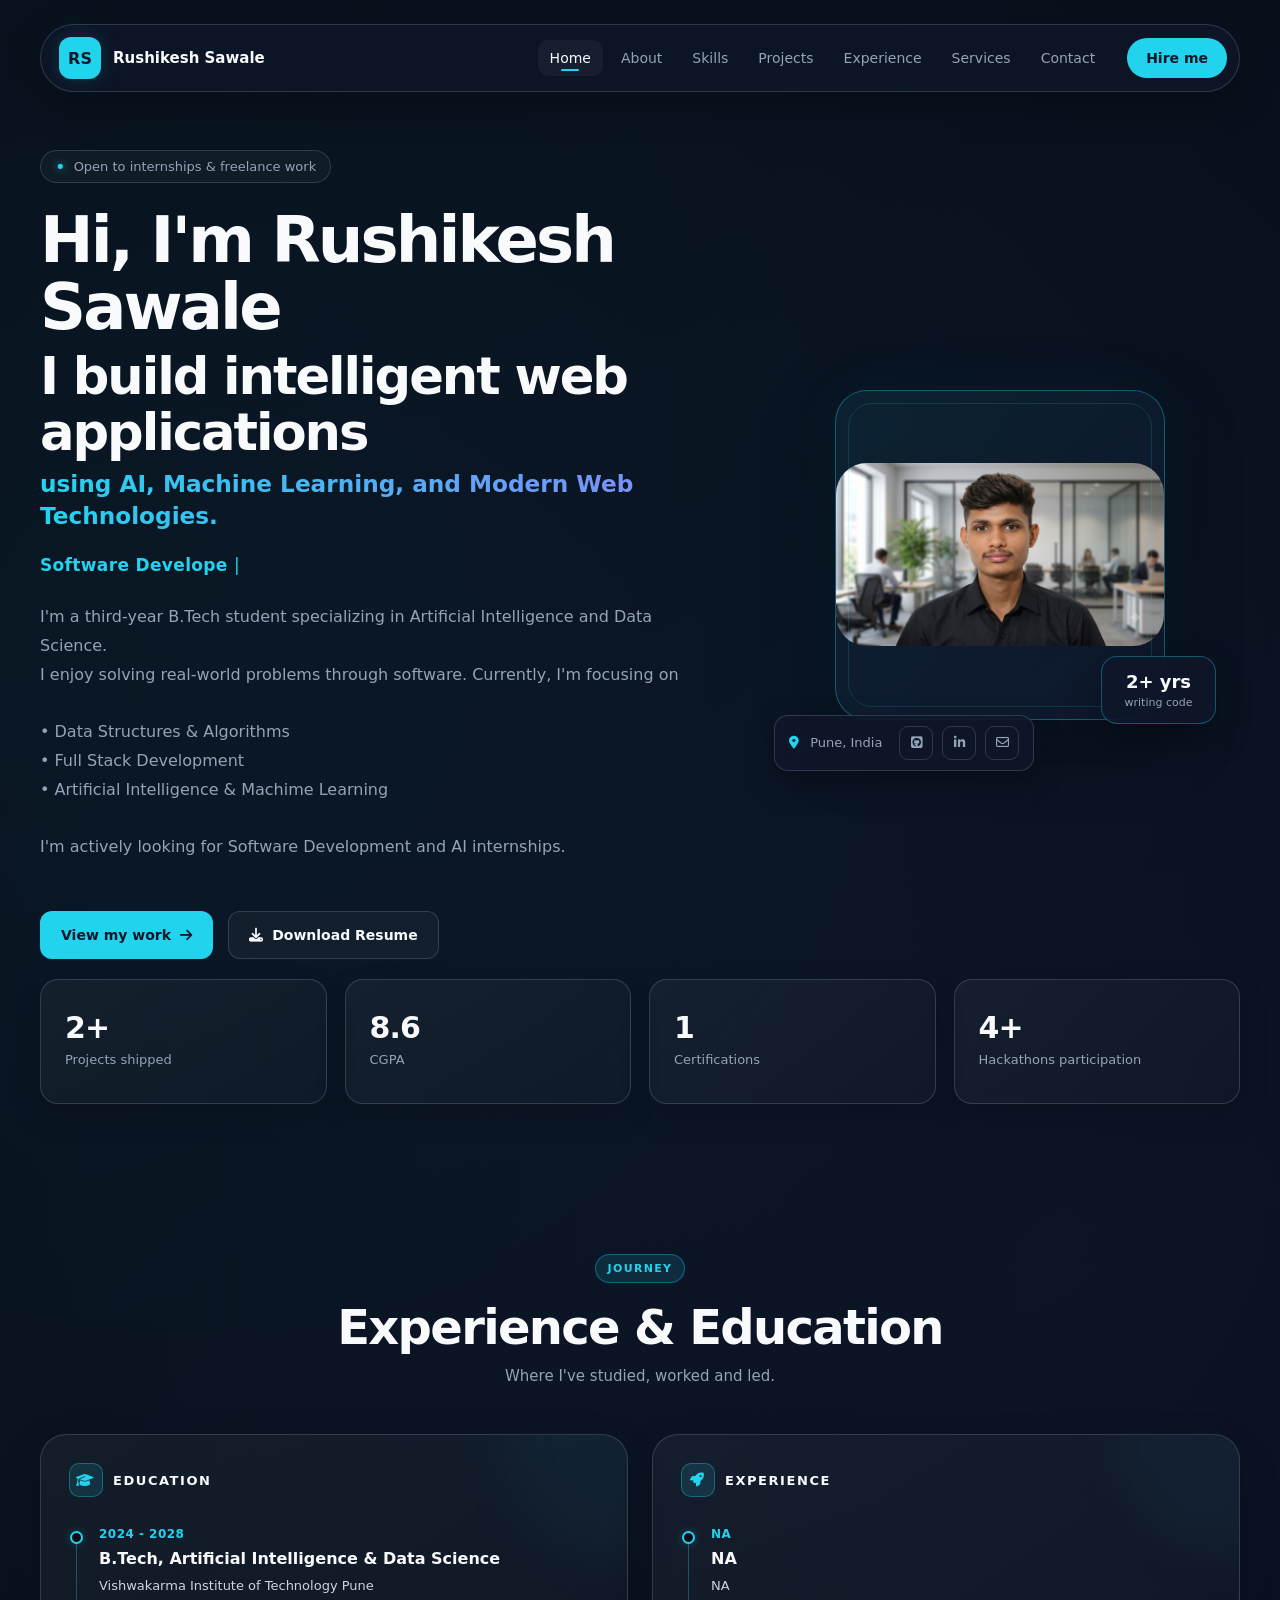
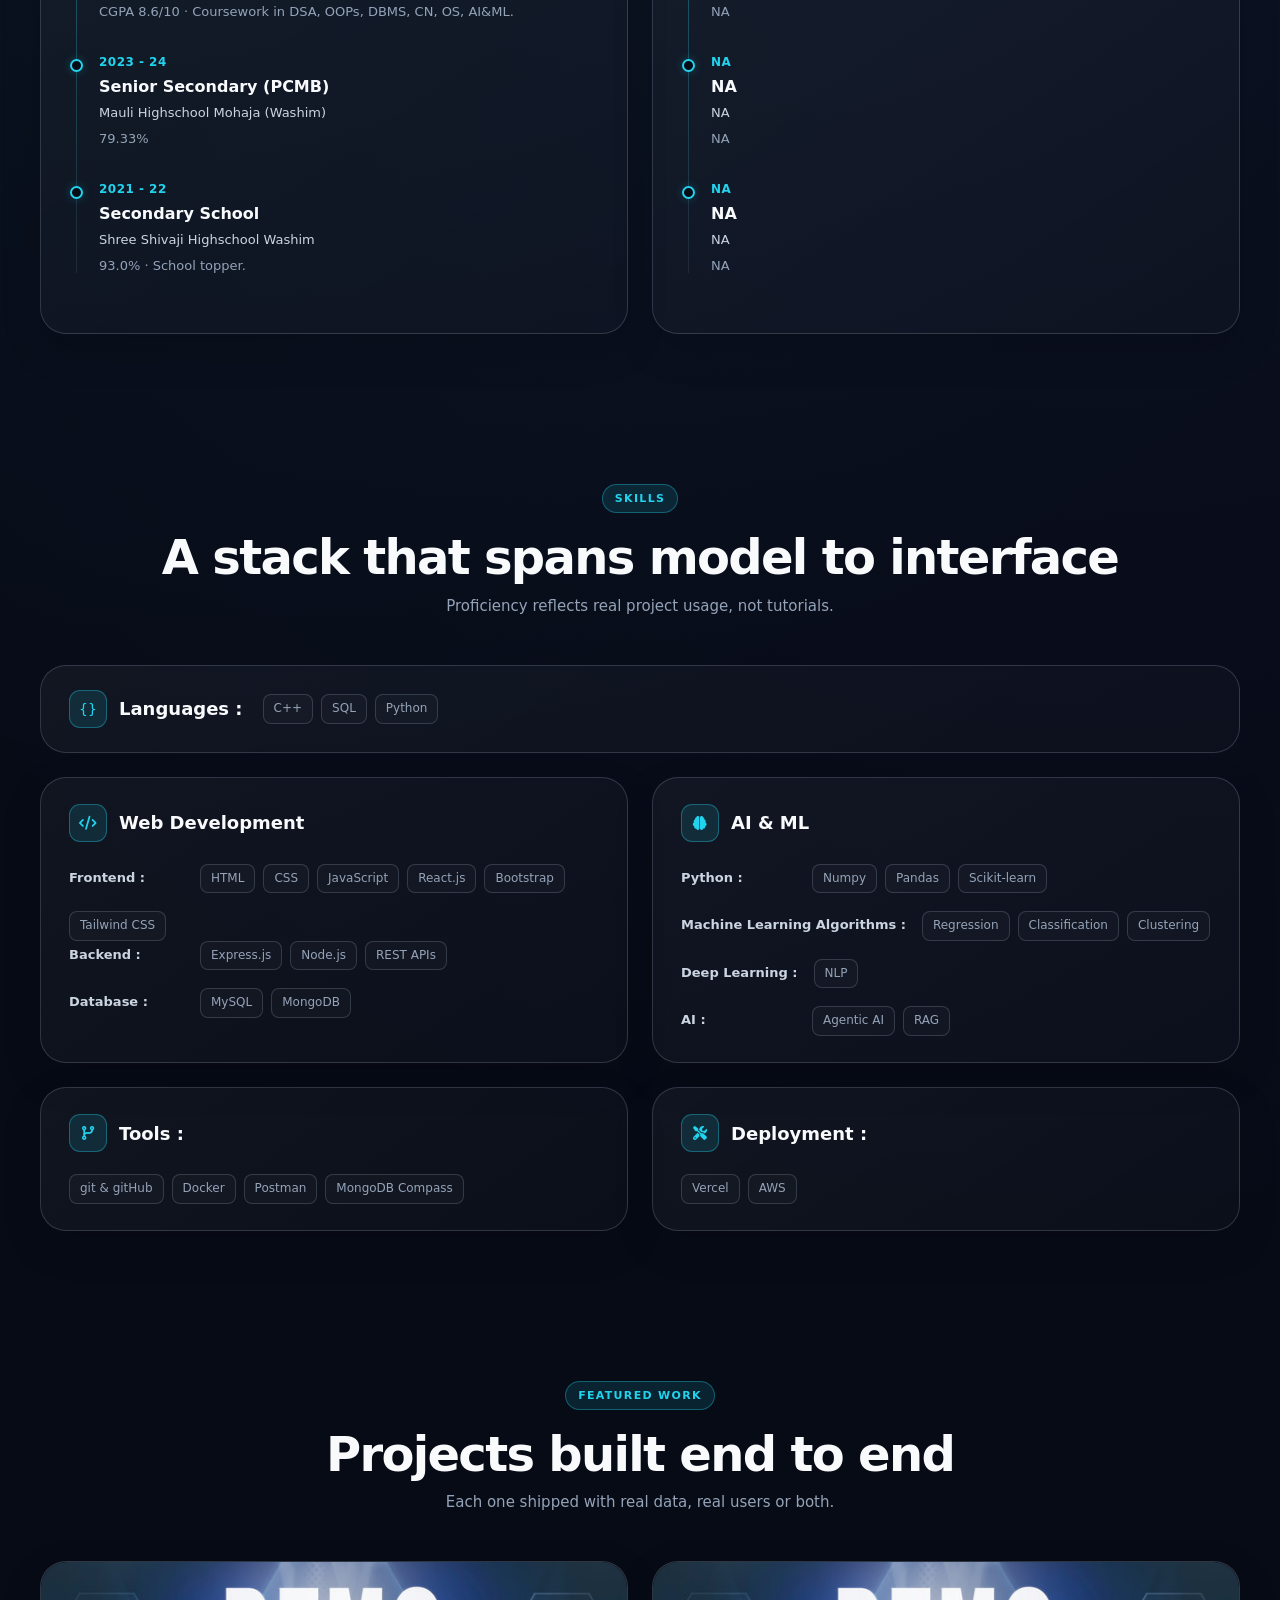
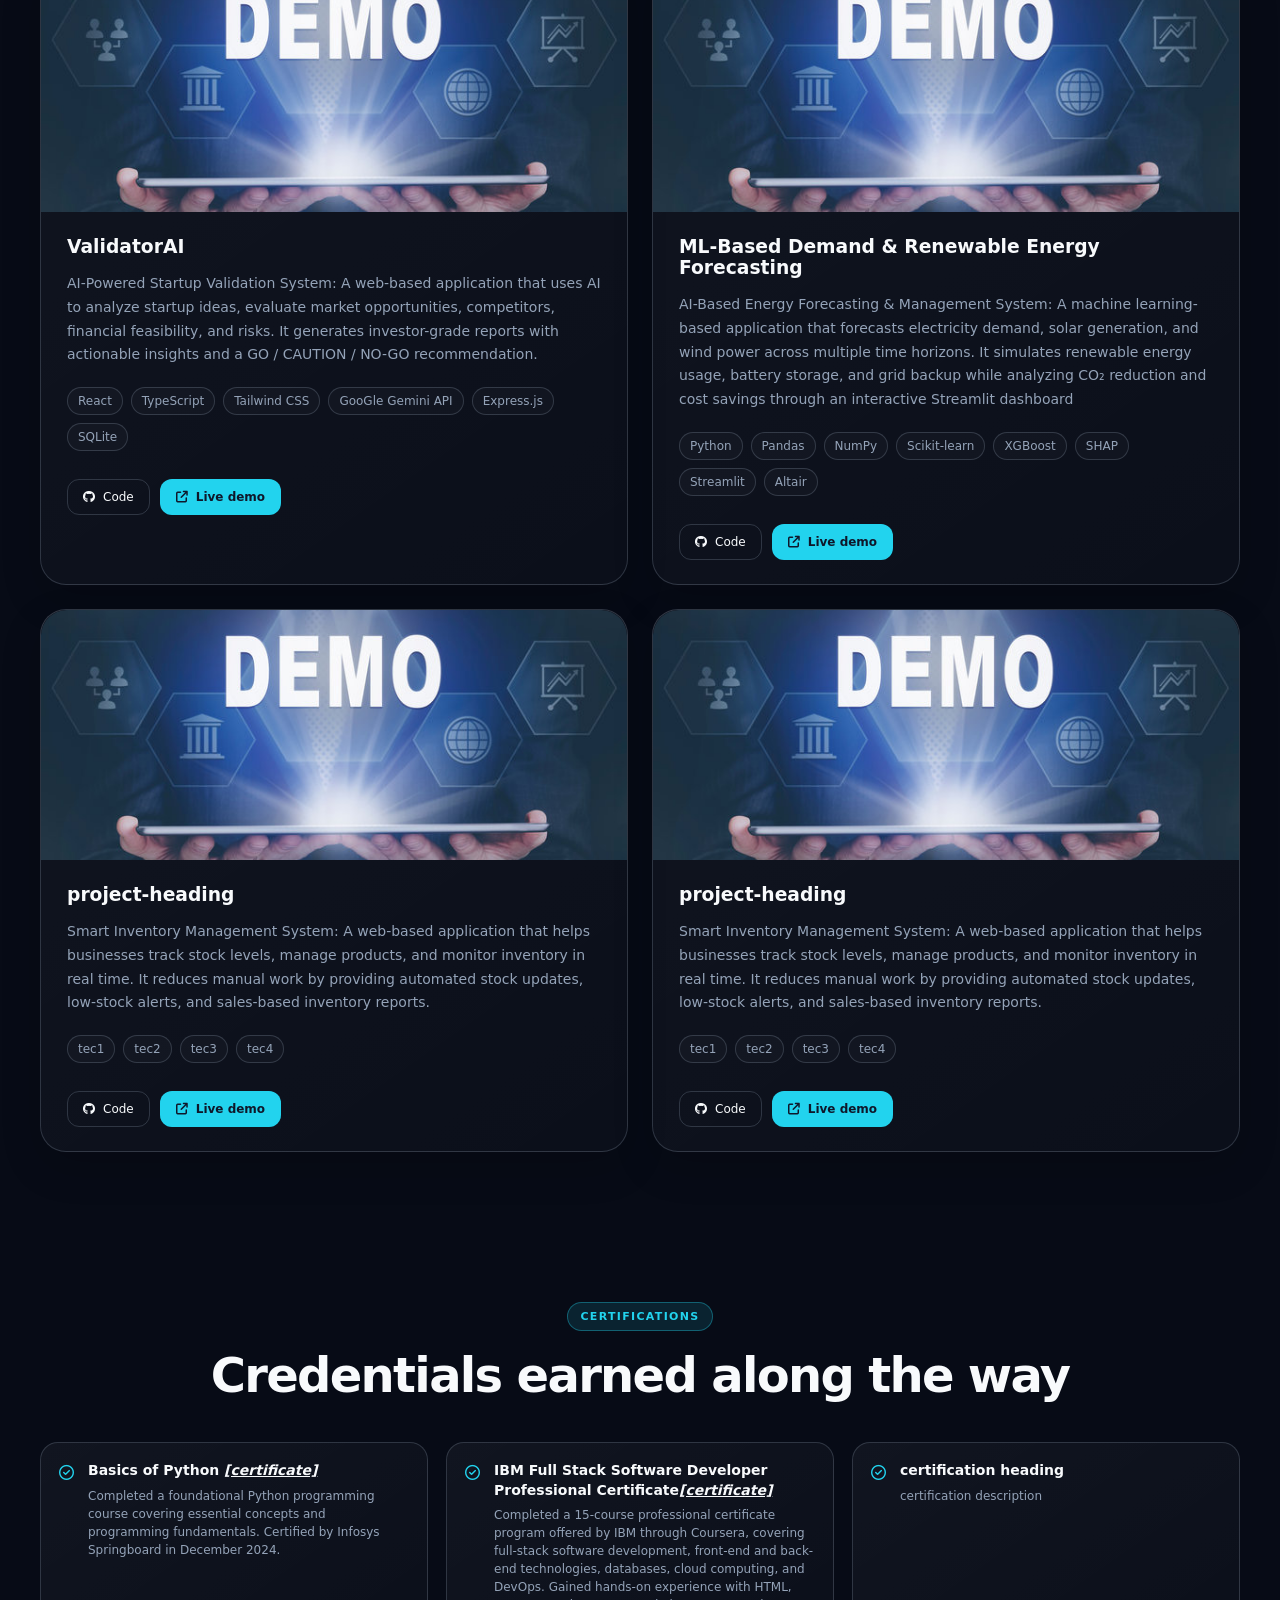
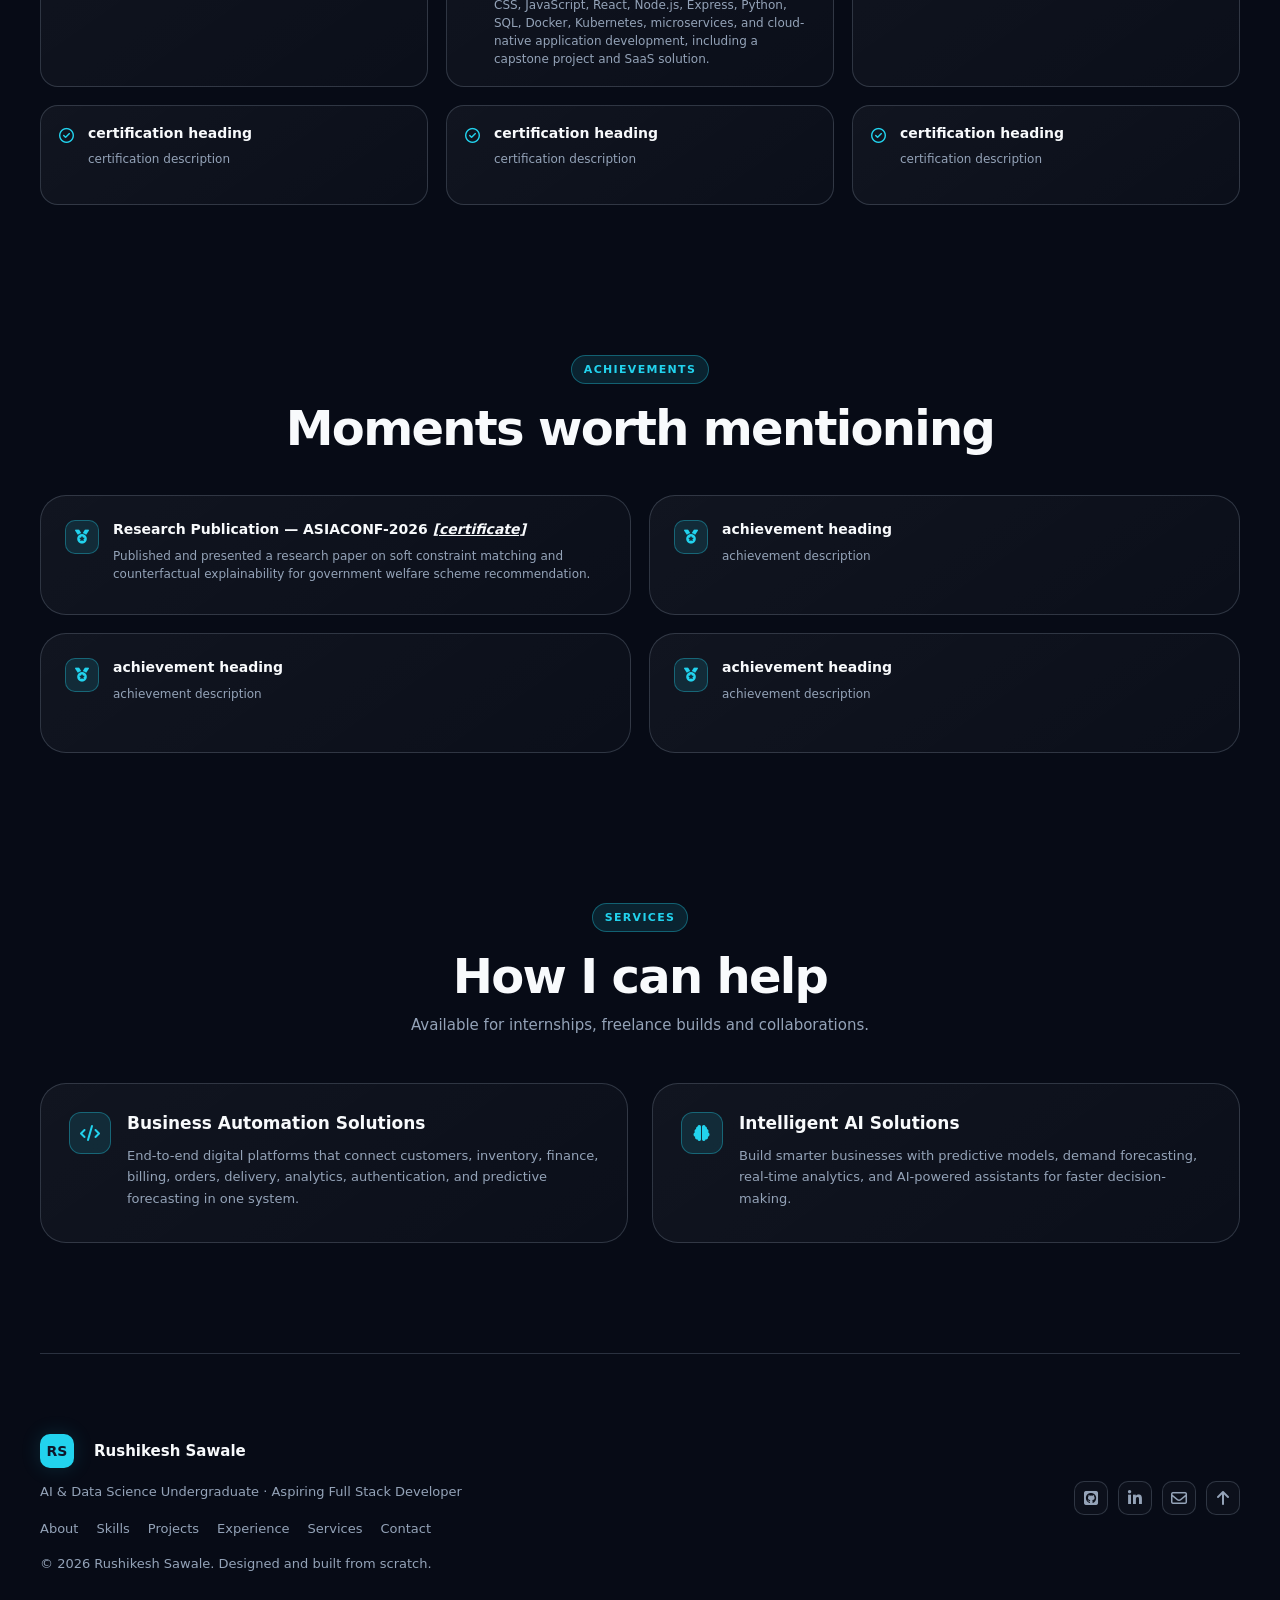
==== commit 91ff135d: "Added Useful Information" ====
--- a/index.html
+++ b/index.html
@@ -5,7 +5,7 @@
     <meta name="viewport" content="width=device-width, initial-scale=1.0" />
     <title>Portfolio Page</title>
 
-    <link rel="stylesheet" href="/css/style.css" />
+    <link rel="stylesheet" href="css/style.css" />
     <link
       rel="stylesheet"
       href="https://cdnjs.cloudflare.com/ajax/libs/font-awesome/6.5.2/css/all.min.css"
@@ -23,6 +23,7 @@
         </div>
 
         <div class="nav-links">
+          <a href="#" class="nav-link active">Home</a>
           <a href="about.html" class="nav-link">About</a>
           <a href="skills.html" class="nav-link">Skills</a>
           <a href="projects.html" class="nav-link">Projects</a>
@@ -79,7 +80,7 @@
           </a>
 
           <a
-            href="/assets/resume/Rushikesh_Sawale_VITP.pdf.pdf"
+            href="/assets/resume/Rushikesh_Sawale_VITP28.pdf"
             class="resume-button cta-button"
             download
           >
@@ -96,9 +97,9 @@
               rel="noopener noreferrer"
             >
               <img
-                src="/assets/images/profile/profilepic.jpg"
+                src="assets/images/profile/profilepic.png"
                 alt="Profile pic"
-                height="100"
+                style="width: 100%; height: 100%; object-fit: cover"
               />
             </a>
           </div>
@@ -150,7 +151,7 @@
 
       <div class="work">
         <div class="stat-card">
-          <div class="stat-value">4+</div>
+          <div class="stat-value">2+</div>
           <div class="stat-label">Projects shipped</div>
         </div>
 
@@ -160,7 +161,7 @@
         </div>
 
         <div class="stat-card">
-          <div class="stat-value">0</div>
+          <div class="stat-value">1</div>
           <div class="stat-label">Certifications</div>
         </div>
 
@@ -205,7 +206,7 @@
                 </div>
 
                 <div class="education-details-text">
-                  CGPA 8.6/10 · Coursework in ML, DSA, DBMS, OOPs, CN, OS.
+                  CGPA 8.6/10 · Coursework in DSA, OOPs, DBMS, CN, OS, AI&ML.
                 </div>
 
                 <div class="timeline-year">2023 - 24</div>
@@ -314,7 +315,7 @@
                 <div class="skill-tag">HTML</div>
                 <div class="skill-tag">CSS</div>
                 <div class="skill-tag">JavaScript</div>
-                <div class="skill-tag">React</div>
+                <div class="skill-tag">React.js</div>
                 <div class="skill-tag">Bootstrap</div>
               </div>
             </div>
@@ -329,6 +330,7 @@
               <div class="skill-list">
                 <div class="skill-tag">Express.js</div>
                 <div class="skill-tag">Node.js</div>
+                <div class="skill-tag">REST APIs</div>
               </div>
             </div>
 
@@ -336,7 +338,7 @@
               <div class="skill-group-title">Database :</div>
 
               <div class="skill-list">
-                <div class="skill-tag">SQL</div>
+                <div class="skill-tag">MySQL</div>
                 <div class="skill-tag">MongoDB</div>
               </div>
             </div>
@@ -360,15 +362,7 @@
                 <div class="skill-tag">Numpy</div>
                 <div class="skill-tag">Pandas</div>
                 <div class="skill-tag">Scikit-learn</div>
-                <div class="skill-tag">TensorFlow</div>
-                <div class="skill-tag">Keras</div>
-              </div>
-            </div>
-
-            <div class="skill-list skill-list-ai-offset">
-              <div class="skill-tag">Pytorch</div>
-              <div class="skill-tag">Seaborn</div>
-              <div class="skill-tag">Matplotlib</div>
+              </div>
             </div>
 
             <div class="skill-group">
@@ -385,17 +379,7 @@
               <div class="skill-group-title">Deep Learning :</div>
 
               <div class="skill-list">
-                <div class="skill-tag">ANN</div>
-                <div class="skill-tag">CNN</div>
                 <div class="skill-tag">NLP</div>
-              </div>
-            </div>
-
-            <div class="skill-group">
-              <div class="skill-group-title">Model Training :</div>
-
-              <div class="skill-list">
-                <div class="skill-tag">Evaluation & Feature Engineering</div>
               </div>
             </div>
 
@@ -404,6 +388,7 @@
 
               <div class="skill-list">
                 <div class="skill-tag">Agentic AI</div>
+                <div class="skill-tag">RAG</div>
               </div>
             </div>
           </div>
@@ -418,18 +403,14 @@
                 <i class="fa-solid fa-code-branch"></i>
               </div>
 
-              <div class="skill-title">DevOps :</div>
+              <div class="skill-title">Tools :</div>
             </div>
 
             <ul class="skill-list skill-list-ul">
-              <li class="skill-tag">Git & GitHub</li>
+              <li class="skill-tag">git & gitHub</li>
               <li class="skill-tag">Docker</li>
-              <li class="skill-tag">Vercel</li>
-              <li class="skill-tag">Cloud Basics (AWS)</li>
-            </ul>
-
-            <ul class="skill-list skill-list-tight">
-              <li class="skill-tag">Model Deployment (REST APIs)</li>
+              <li class="skill-tag">Postman</li>
+              <li class="skill-tag">MongoDB Compass</li>
             </ul>
           </div>
 
@@ -439,18 +420,12 @@
                 <i class="fa-solid fa-screwdriver-wrench"></i>
               </div>
 
-              <div class="skill-title">Tools :</div>
+              <div class="skill-title">Deployment :</div>
             </div>
 
             <ul class="skill-list skill-list-ul">
-              <li class="skill-tag">VS Code</li>
-              <li class="skill-tag">GitHub Copilot</li>
-              <li class="skill-tag">Jupyter Notebook</li>
-              <li class="skill-tag">Postman</li>
-            </ul>
-
-            <ul class="skill-list skill-list-tight">
-              <li class="skill-tag">MongoDB Compass</li>
+              <li class="skill-tag">Vercel</li>
+              <li class="skill-tag">AWS</li>
             </ul>
           </div>
         </div>
@@ -468,6 +443,93 @@
         </div>
 
         <div class="project-section">
+          <article class="project-card">
+            <div class="project-image"></div>
+
+            <div class="project-content">
+              <h3>ValidatorAI</h3>
+
+              <p>
+                AI-Powered Startup Validation System: A web-based application
+                that uses AI to analyze startup ideas, evaluate market
+                opportunities, competitors, financial feasibility, and risks. It
+                generates investor-grade reports with actionable insights and a
+                GO / CAUTION / NO-GO recommendation.
+              </p>
+
+              <div class="project-tech">
+                <div class="tech-tag">React</div>
+                <div class="tech-tag">TypeScript</div>
+                <div class="tech-tag">Tailwind CSS</div>
+                <div class="tech-tag">GooGle Gemini API</div>
+                <div class="tech-tag">Express.js</div>
+                <div class="tech-tag">SQLite</div>
+              </div>
+
+              <div class="project-actions">
+                <a
+                  class="github"
+                  href="https://github.com/rushipatilsawale/ValidatorAI"
+                  target="_blank"
+                  rel="noopener noreferrer"
+                >
+                  <i class="fa-brands fa-github"></i>
+                  Code
+                </a>
+
+                <a class="live-demo" href="#">
+                  <i class="fa-solid fa-arrow-up-right-from-square"></i>
+                  Live demo
+                </a>
+              </div>
+            </div>
+          </article>
+
+          <article class="project-card">
+            <div class="project-image"></div>
+
+            <div class="project-content">
+              <h3>ML-Based Demand & Renewable Energy Forecasting</h3>
+
+              <p>
+                AI-Based Energy Forecasting & Management System: A machine
+                learning-based application that forecasts electricity demand,
+                solar generation, and wind power across multiple time horizons.
+                It simulates renewable energy usage, battery storage, and grid
+                backup while analyzing CO₂ reduction and cost savings through an
+                interactive Streamlit dashboard
+              </p>
+
+              <div class="project-tech">
+                <div class="tech-tag">Python</div>
+                <div class="tech-tag">Pandas</div>
+                <div class="tech-tag">NumPy</div>
+                <div class="tech-tag">Scikit-learn</div>
+                <div class="tech-tag">XGBoost</div>
+                <div class="tech-tag">SHAP</div>
+                <div class="tech-tag">Streamlit</div>
+                <div class="tech-tag">Altair</div>
+              </div>
+
+              <div class="project-actions">
+                <a
+                  class="github"
+                  href="https://github.com/rushipatilsawale/ML-Based-Demand-Renewable-Energy-Forecasting"
+                  target="_blank"
+                  rel="noopener noreferrer"
+                >
+                  <i class="fa-brands fa-github"></i>
+                  Code
+                </a>
+
+                <a class="live-demo" href="#">
+                  <i class="fa-solid fa-arrow-up-right-from-square"></i>
+                  Live demo
+                </a>
+              </div>
+            </div>
+          </article>
+
           <article class="project-card">
             <div class="project-image"></div>
 
@@ -547,86 +609,6 @@
               </div>
             </div>
           </article>
-
-          <article class="project-card">
-            <div class="project-image"></div>
-
-            <div class="project-content">
-              <h3>project-heading</h3>
-
-              <p>
-                Smart Inventory Management System: A web-based application that
-                helps businesses track stock levels, manage products, and
-                monitor inventory in real time. It reduces manual work by
-                providing automated stock updates, low-stock alerts, and
-                sales-based inventory reports.
-              </p>
-
-              <div class="project-tech">
-                <div class="tech-tag">tec1</div>
-                <div class="tech-tag">tec2</div>
-                <div class="tech-tag">tec3</div>
-                <div class="tech-tag">tec4</div>
-              </div>
-
-              <div class="project-actions">
-                <a
-                  class="github"
-                  href="https://github.com/rushipatilsawale"
-                  target="_blank"
-                  rel="noopener noreferrer"
-                >
-                  <i class="fa-brands fa-github"></i>
-                  Code
-                </a>
-
-                <a class="live-demo" href="#">
-                  <i class="fa-solid fa-arrow-up-right-from-square"></i>
-                  Live demo
-                </a>
-              </div>
-            </div>
-          </article>
-
-          <article class="project-card">
-            <div class="project-image"></div>
-
-            <div class="project-content">
-              <h3>project-heading</h3>
-
-              <p>
-                Smart Inventory Management System: A web-based application that
-                helps businesses track stock levels, manage products, and
-                monitor inventory in real time. It reduces manual work by
-                providing automated stock updates, low-stock alerts, and
-                sales-based inventory reports.
-              </p>
-
-              <div class="project-tech">
-                <div class="tech-tag">tec1</div>
-                <div class="tech-tag">tec2</div>
-                <div class="tech-tag">tec3</div>
-                <div class="tech-tag">tec4</div>
-              </div>
-
-              <div class="project-actions">
-                <a
-                  class="github"
-                  href="https://github.com/rushipatilsawale"
-                  target="_blank"
-                  rel="noopener noreferrer"
-                >
-                  <i class="fa-brands fa-github"></i>
-                  Code
-                </a>
-
-                <a class="live-demo" href="#">
-                  <i class="fa-solid fa-arrow-up-right-from-square"></i>
-                  Live demo
-                </a>
-              </div>
-            </div>
-          </article>
         </div>
       </section>
 
@@ -644,9 +626,20 @@
             </div>
 
             <div class="certification-info">
-              <p class="certification-heading">certification heading</p>
-
-              <p class="certification-description">certification description</p>
+              <p class="certification-heading">
+                Basics of Python
+                <a
+                  href="https://drive.google.com/file/d/1_y1mxmEtbG6A2ImPQQBAAtijvcOB8czQ/view?usp=drive_link"
+                  target="_main"
+                  ><i>[certificate]</i></a
+                >
+              </p>
+
+              <p class="certification-description">
+                Completed a foundational Python programming course covering
+                essential concepts and programming fundamentals. Certified by
+                Infosys Springboard in December 2024.
+              </p>
             </div>
           </article>
 
@@ -656,9 +649,23 @@
             </div>
 
             <div class="certification-info">
-              <p class="certification-heading">certification heading</p>
-
-              <p class="certification-description">certification description</p>
+              <p class="certification-heading">
+                IBM Full Stack Software Developer Professional Certificate<a
+                  href="https://drive.google.com/file/d/1XHcKrc26yuaGS-AKIpzfkuwv19X7o9oq/view?usp=drive_link"
+                  target="_main"
+                  ><i>[certificate]</i></a
+                >
+              </p>
+
+              <p class="certification-description">
+                Completed a 15-course professional certificate program offered
+                by IBM through Coursera, covering full-stack software
+                development, front-end and back-end technologies, databases,
+                cloud computing, and DevOps. Gained hands-on experience with
+                HTML, CSS, JavaScript, React, Node.js, Express, Python, SQL,
+                Docker, Kubernetes, microservices, and cloud-native application
+                development, including a capstone project and SaaS solution.
+              </p>
             </div>
           </article>
 
@@ -726,9 +733,20 @@
             </div>
 
             <div class="achievement-info">
-              <p class="achievement-heading">achievement heading</p>
-
-              <p class="achievement-description">achievement description</p>
+              <p class="achievement-heading">
+                Research Publication — ASIACONF-2026
+                <a
+                  href="https://drive.google.com/file/d/1zIRjIDdBodInt0e29Euhu-xV6CfF46wd/view?usp=drive_link"
+                  target="_main"
+                  ><i>[certificate]</i></a
+                >
+              </p>
+
+              <p class="achievement-description">
+                Published and presented a research paper on soft constraint
+                matching and counterfactual explainability for government
+                welfare scheme recommendation.
+              </p>
             </div>
           </article>
 
@@ -847,6 +865,7 @@
 
       <div class="footer-nav">
         <a
+          class="social-icon"
           href="https://github.com/rushipatilsawale"
           target="_blank"
           rel="noopener noreferrer"
@@ -855,6 +874,7 @@
         </a>
 
         <a
+          class="social-icon"
           href="https://www.linkedin.com/in/rushikeshsawale"
           target="_blank"
           rel="noopener noreferrer"
@@ -862,16 +882,16 @@
           <i class="fa-brands fa-linkedin-in"></i>
         </a>
 
-        <a href="mailto:rushikesh.sawale24@vit.edu">
+        <a class="social-icon" href="mailto:rushikesh.sawale24@vit.edu">
           <i class="fa-regular fa-envelope"></i>
         </a>
 
-        <a href="#">
+        <a class="social-icon" href="#">
           <i class="fa-solid fa-arrow-up"></i>
         </a>
       </div>
     </footer>
 
-    <script src="/js/script.js"></script>
+    <script src="js/script.js"></script>
   </body>
 </html>
--- a/css/style.css
+++ b/css/style.css
@@ -3,9 +3,9 @@
    Modern Dark Technical Portfolio
    ========================================================= */
 
-/* ==============================
+/* =========================================================
    DESIGN SYSTEM + GLOBAL
-================================= */
+   ========================================================= */
 
 :root {
   --bg: oklch(15% 0.026 268);
@@ -16,12 +16,19 @@
   --text-secondary: #94a3b8;
   --text-muted: #64748b;
 
+  --text: #f8fafc;
+  --muted: #94a3b8;
+
   --accent: #22d3ee;
   --accent-light: #67e8f9;
+  --accent2: #67e8f9;
+
   --accent-soft: rgba(34, 211, 238, 0.12);
   --accent-border: rgba(34, 211, 238, 0.35);
 
+  --soft: rgba(34, 211, 238, 0.11);
   --border: rgba(148, 163, 184, 0.25);
+  --border2: rgba(34, 211, 238, 0.42);
   --border-hover: rgba(34, 211, 238, 0.55);
 
   --radius-sm: 10px;
@@ -29,8 +36,14 @@
   --radius-lg: 26px;
   --radius-pill: 999px;
 
+  --r: 22px;
+  --pill: 999px;
+
   --container: 1200px;
+  --max: 1200px;
+
   --transition: 0.3s ease;
+  --tr: 0.28s ease;
 }
 
 * {
@@ -81,23 +94,26 @@
   display: block;
 }
 
-/* ==============================
+button,
+input,
+textarea {
+  font: inherit;
+}
+
+/* =========================================================
    COMMON SECTION HEADER
-================================= */
+   ========================================================= */
 
 .section-label {
   width: fit-content;
-
   display: inline-flex;
   align-items: center;
   justify-content: center;
-
   margin: 0 auto 18px;
   padding: 7px 12px;
 
   color: var(--accent);
   background: var(--accent-soft);
-
   border: 1px solid var(--accent-border);
   border-radius: var(--radius-pill);
 
@@ -108,7 +124,6 @@
 
 .section-title {
   margin: 0 auto 10px;
-
   color: var(--text-primary);
 
   font-size: clamp(2rem, 4vw, 3rem);
@@ -121,38 +136,39 @@
 
 .section-description {
   max-width: 650px;
-
   margin: 0 auto 45px;
 
   color: var(--text-secondary);
 
   font-size: 15px;
   line-height: 1.7;
-
   text-align: center;
 }
 
-/* ==============================
-   NAVBAR
-================================= */
+/* =========================================================
+   SHARED NAVBAR
+   Used by ALL pages
+   ========================================================= */
 
 .navbar {
-  width: min(var(--container), calc(100% - 40px));
-  min-height: 68px;
-
   position: fixed;
+  z-index: 1000;
+
   top: 24px;
   left: 50%;
   transform: translateX(-50%);
 
+  width: min(var(--container), calc(100% - 40px));
+  min-height: 68px;
+
   padding: 0 12px 0 18px;
 
   display: flex;
   align-items: center;
   justify-content: space-between;
-  gap: 24px;
-
-  background: rgba(15, 23, 42, 0.72);
+  gap: 20px;
+
+  background: rgba(15, 23, 42, 0.76);
 
   border: 1px solid var(--border);
   border-radius: var(--radius-pill);
@@ -160,9 +176,7 @@
   backdrop-filter: blur(18px);
   -webkit-backdrop-filter: blur(18px);
 
-  box-shadow: 0 10px 35px rgba(0, 0, 0, 0.25);
-
-  z-index: 1000;
+  box-shadow: 0 12px 38px rgba(0, 0, 0, 0.28);
 
   transition:
     border-color var(--transition),
@@ -178,9 +192,9 @@
     0 0 25px rgba(34, 211, 238, 0.05);
 }
 
-/* ==============================
+/* =========================================================
    BRAND
-================================= */
+   ========================================================= */
 
 .brand-group {
   display: flex;
@@ -189,7 +203,8 @@
   flex-shrink: 0;
 }
 
-.brand-logo {
+.brand-logo,
+.footer-logo {
   width: 42px;
   height: 42px;
 
@@ -204,6 +219,7 @@
 
   font-size: 16px;
   font-weight: 800;
+
   text-decoration: none;
 
   box-shadow: 0 0 20px rgba(34, 211, 238, 0.15);
@@ -229,9 +245,9 @@
   text-decoration: none;
 }
 
-/* ==============================
-   NAV LINKS
-================================= */
+/* =========================================================
+   SHARED NAV LINKS
+   ========================================================= */
 
 .nav-links {
   display: flex;
@@ -242,12 +258,13 @@
   margin-left: auto;
 }
 
-.nav-links a {
+.nav-link {
   position: relative;
 
   padding: 10px 12px;
 
   color: var(--text-secondary);
+
   text-decoration: none;
 
   font-size: 14px;
@@ -260,41 +277,47 @@
     background var(--transition);
 }
 
-.nav-links a:hover {
+.nav-link:hover,
+.nav-link.active {
   color: var(--text-primary);
   background: rgba(255, 255, 255, 0.04);
 }
 
-.nav-links a::after {
+/* IMPORTANT:
+   Only the CURRENT PAGE gets the underline.
+   Hovering another page does NOT create an underline.
+*/
+
+.nav-link.active::after {
   content: "";
 
   position: absolute;
+
   left: 50%;
   bottom: 5px;
 
-  width: 0;
+  width: 18px;
   height: 2px;
 
+  transform: translateX(-50%);
+
   background: var(--accent);
+
   border-radius: 10px;
-
-  transform: translateX(-50%);
-  transition: width var(--transition);
-}
-
-.nav-links a:hover::after {
-  width: 18px;
-}
-
-/* ==============================
-   HIRE ME BUTTON
-================================= */
-
-.nav-button {
+}
+
+/* =========================================================
+   HIRE ME / PRIMARY BUTTON
+   ========================================================= */
+
+.nav-button,
+.btn-primary {
   display: inline-flex;
   align-items: center;
   justify-content: center;
 
+  gap: 9px;
+
   padding: 11px 18px;
 
   background: var(--accent);
@@ -303,38 +326,62 @@
   border: 1px solid transparent;
   border-radius: var(--radius-pill);
 
+  font-size: 14px;
+  font-weight: 750;
+
   text-decoration: none;
-
-  font-size: 14px;
-  font-weight: 700;
-  white-space: nowrap;
 
   transition:
     transform var(--transition),
     box-shadow var(--transition),
     background var(--transition);
-}
-
-.nav-button:hover {
+
+  cursor: pointer;
+}
+
+.nav-button:hover,
+.btn-primary:hover {
   transform: translateY(-2px);
+
   background: var(--accent-light);
 
-  box-shadow: 0 8px 25px rgba(34, 211, 238, 0.2);
-}
-
-/* ==============================
+  box-shadow: 0 10px 28px rgba(34, 211, 238, 0.18);
+}
+
+/* =========================================================
+   MOBILE MENU BUTTON
+   ========================================================= */
+
+.menu-toggle {
+  display: none;
+
+  background: none;
+  color: var(--text-primary);
+
+  border: 0;
+
+  font-size: 20px;
+
+  cursor: pointer;
+}
+
+/* =========================================================
    HERO SECTION
-================================= */
+   ========================================================= */
 
 .hero {
   width: min(var(--container), calc(100% - 40px));
+
   min-height: 680px;
 
   margin: 0 auto;
+
   padding-top: 150px;
 
   display: grid;
+
   grid-template-columns: 1.15fr 0.85fr;
+
   align-items: center;
 
   gap: 70px;
@@ -349,15 +396,19 @@
 
   display: inline-flex;
   align-items: center;
+
   gap: 8px;
 
   margin-bottom: 24px;
+
   padding: 8px 14px;
 
   color: var(--text-secondary);
+
   background: rgba(255, 255, 255, 0.035);
 
   border: 1px solid var(--border);
+
   border-radius: var(--radius-pill);
 
   font-size: 13px;
@@ -369,6 +420,7 @@
 
 .status-dot {
   color: var(--accent);
+
   font-size: 18px;
   line-height: 0;
 
@@ -381,8 +433,11 @@
   color: var(--text-primary);
 
   font-size: clamp(2.5rem, 5vw, 4.5rem);
+
   font-weight: 750;
+
   line-height: 1.05;
+
   letter-spacing: -0.045em;
 }
 
@@ -392,8 +447,11 @@
   color: var(--text-primary);
 
   font-size: clamp(2rem, 4vw, 3.6rem);
+
   font-weight: 700;
+
   line-height: 1.08;
+
   letter-spacing: -0.04em;
 }
 
@@ -404,26 +462,33 @@
 
   -webkit-background-clip: text;
   background-clip: text;
+
   -webkit-text-fill-color: transparent;
 
   font-size: clamp(1.1rem, 2vw, 1.45rem);
+
   font-weight: 600;
+
   line-height: 1.4;
 }
 
 .hero-role {
   min-height: 28px;
+
   margin-bottom: 20px;
 
   color: var(--accent);
 
   font-size: 17px;
+
   font-weight: 600;
+
   letter-spacing: 0.02em;
 }
 
 .typing-cursor {
   color: var(--accent);
+
   font-weight: 400;
 
   animation: blink 0.8s infinite;
@@ -431,25 +496,66 @@
 
 .hero-description {
   max-width: 680px;
+
   margin-bottom: 30px;
 
   color: var(--text-secondary);
 
   font-size: 16px;
+
   line-height: 1.8;
 }
 
-/* ==============================
+/* =========================================================
+   INNER PAGE MAIN
+   ========================================================= */
+
+.page-main {
+  padding-top: 135px;
+}
+
+/* =========================================================
+   EYEBROW
+   ========================================================= */
+
+.eyebrow {
+  width: max-content;
+
+  display: inline-flex;
+  align-items: center;
+
+  gap: 8px;
+
+  padding: 7px 12px;
+
+  color: var(--accent);
+
+  background: var(--soft);
+
+  border: 1px solid var(--border2);
+
+  border-radius: var(--pill);
+
+  font-size: 11px;
+  font-weight: 750;
+
+  letter-spacing: 0.11em;
+}
+
+/* =========================================================
    CTA BUTTONS
-================================= */
+   ========================================================= */
 
 .cta-button {
   display: inline-flex;
+
   align-items: center;
   justify-content: center;
+
   gap: 9px;
 
   min-height: 48px;
+
   padding: 0 20px;
 
   border-radius: 12px;
@@ -457,6 +563,7 @@
   text-decoration: none;
 
   font-size: 14px;
+
   font-weight: 650;
 
   transition:
@@ -470,6 +577,7 @@
   margin-right: 10px;
 
   background: var(--accent);
+
   color: #0f172a;
 
   border: 1px solid transparent;
@@ -477,6 +585,7 @@
 
 .btn-hover:hover {
   transform: translateY(-3px);
+
   background: var(--accent-light);
 
   box-shadow: 0 12px 30px rgba(34, 211, 238, 0.18);
@@ -484,6 +593,7 @@
 
 .resume-button {
   color: var(--text-primary);
+
   background: rgba(255, 255, 255, 0.035);
 
   border: 1px solid var(--border);
@@ -493,6 +603,7 @@
   transform: translateY(-3px);
 
   border-color: var(--border-hover);
+
   background: rgba(255, 255, 255, 0.06);
 
   box-shadow: 0 12px 30px rgba(0, 0, 0, 0.2);
@@ -510,30 +621,74 @@
   transform: translateY(2px);
 }
 
-/* ==============================
+.cta-row {
+  display: flex;
+  flex-wrap: wrap;
+  gap: 10px;
+}
+
+.btn-secondary {
+  display: inline-flex;
+
+  align-items: center;
+  justify-content: center;
+
+  gap: 9px;
+
+  padding: 11px 18px;
+
+  color: var(--text-primary);
+
+  background: var(--surface);
+
+  border: 1px solid var(--border);
+
+  border-radius: 12px;
+
+  text-decoration: none;
+
+  font-weight: 650;
+
+  transition: var(--transition);
+}
+
+.btn-secondary:hover {
+  transform: translateY(-2px);
+
+  border-color: var(--border2);
+
+  background: var(--surface2);
+}
+
+/* =========================================================
    HERO VISUAL
-================================= */
+   ========================================================= */
 
 .hero-visual {
   position: relative;
+
   min-height: 470px;
 
   display: flex;
+
+  align-items: center;
+
+  justify-content: center;
+}
+
+.profile-image {
+  position: relative;
+
+  width: 330px;
+  height: 330px;
+
+  display: flex;
+
   align-items: center;
   justify-content: center;
-}
-
-.profile-image {
-  position: relative;
-
-  width: 330px;
-  height: 330px;
-
-  display: flex;
-  align-items: center;
-  justify-content: center;
 
   border: 1px solid var(--accent-border);
+
   border-radius: 32px;
 
   background: linear-gradient(
@@ -558,9 +713,11 @@
   content: "";
 
   position: absolute;
+
   inset: 12px;
 
   border: 1px solid rgba(34, 211, 238, 0.15);
+
   border-radius: 24px;
 
   pointer-events: none;
@@ -571,6 +728,7 @@
   height: 100%;
 
   object-fit: cover;
+
   border-radius: 31px;
 
   transition:
@@ -592,24 +750,43 @@
   transform: scale(1.03);
 }
 
-/* ==============================
+.profile-fallback {
+  width: 100%;
+  height: 100%;
+
+  display: grid;
+
+  place-items: center;
+
+  color: var(--accent);
+
+  font-size: 70px;
+
+  font-weight: 850;
+}
+
+/* =========================================================
    EXPERIENCE BADGE
-================================= */
+   ========================================================= */
 
 .experience-badge {
   position: absolute;
+
   right: 5%;
   bottom: 14%;
 
   min-width: 115px;
+
   padding: 14px 18px;
 
   text-align: center;
 
   color: var(--text-primary);
+
   background: rgba(15, 23, 42, 0.82);
 
   border: 1px solid var(--accent-border);
+
   border-radius: 16px;
 
   box-shadow: 0 15px 35px rgba(0, 0, 0, 0.3);
@@ -618,36 +795,48 @@
   -webkit-backdrop-filter: blur(14px);
 
   font-size: 18px;
+
   font-weight: 750;
+
   line-height: 1.2;
 }
 
 .experience-badge small {
+  display: block;
+
   color: var(--text-secondary);
 
   font-size: 11px;
+
   font-weight: 500;
-}
-
-/* ==============================
+
+  margin-top: 3px;
+}
+
+/* =========================================================
    PROFILE META
-================================= */
+   ========================================================= */
 
 .profile-meta {
   position: absolute;
+
   left: 3%;
   bottom: 4%;
 
   display: flex;
+
   align-items: center;
+
   gap: 9px;
 
   padding: 10px 14px;
 
   color: var(--text-secondary);
+
   background: rgba(15, 23, 42, 0.8);
 
   border: 1px solid var(--border);
+
   border-radius: 14px;
 
   box-shadow: 0 12px 30px rgba(0, 0, 0, 0.25);
@@ -660,31 +849,43 @@
 
 .location-icon {
   color: var(--accent);
+
   margin-right: 2px;
 }
 
-/* ==============================
+/* =========================================================
    SOCIAL ICONS
-================================= */
+   ========================================================= */
 
 .social-icon {
   width: 34px;
   height: 34px;
 
   display: flex;
+
   align-items: center;
   justify-content: center;
 
   border: 1px solid var(--border);
+
   border-radius: 9px;
+
+  color: var(--text-secondary);
+
+  text-decoration: none;
 
   transition:
     transform var(--transition),
     border-color var(--transition),
-    background var(--transition);
+    background var(--transition),
+    color var(--transition);
 }
 
 .social-icon-first {
+  margin-left: 8px;
+}
+
+.social-icon:first-of-type {
   margin-left: 8px;
 }
 
@@ -693,10 +894,12 @@
   height: 100%;
 
   display: flex;
+
   align-items: center;
   justify-content: center;
 
   color: var(--text-secondary);
+
   text-decoration: none;
 
   transition: color var(--transition);
@@ -706,33 +909,46 @@
   transform: translateY(-3px);
 
   border-color: var(--accent-border);
+
   background: var(--accent-soft);
+
+  color: var(--accent);
 }
 
 .social-icon:hover a {
   color: var(--accent);
 }
 
-/* ==============================
+/* =========================================================
    STATISTICS
-================================= */
-
-.work {
+   ========================================================= */
+
+.work,
+.stats {
   width: min(var(--container), calc(100% - 40px));
 
   margin: 20px auto 110px;
 
   display: grid;
+
   grid-template-columns: repeat(4, 1fr);
+
   gap: 18px;
+}
+
+.stats {
+  margin: 10px auto 105px;
 }
 
 .stat-card {
   min-height: 125px;
+
   padding: 24px;
 
   display: flex;
+
   flex-direction: column;
+
   justify-content: center;
 
   background: linear-gradient(
@@ -742,6 +958,7 @@
   );
 
   border: 1px solid var(--border);
+
   border-radius: var(--radius-md);
 
   box-shadow: 0 12px 30px rgba(0, 0, 0, 0.15);
@@ -775,11 +992,12 @@
   color: var(--text-primary);
 
   font-size: 30px;
+
   font-weight: 750;
+
   line-height: 1;
+
   letter-spacing: -0.03em;
-
-  transition: color var(--transition);
 }
 
 .stat-card:hover .stat-value {
@@ -790,35 +1008,51 @@
   color: var(--text-secondary);
 
   font-size: 13px;
+
   font-weight: 500;
+
   line-height: 1.5;
 }
 
-/* ==============================
-   JOURNEY
-================================= */
-
-.journey-section {
-  width: min(var(--container), calc(100% - 40px));
-
-  margin: 0 auto;
-  padding: 40px 0 110px;
-
+/* =========================================================
+   INNER PAGE COMMON SECTIONS
+   ========================================================= */
+
+.section {
+  width: min(var(--max), calc(100% - 40px));
+
+  margin: auto;
+
+  padding: 45px 0 105px;
+}
+
+.section-head {
   text-align: center;
-}
-
-.journey-details {
+
+  margin-bottom: 42px;
+}
+
+.section-head .section-title {
+  margin-top: 14px;
+}
+
+.grid-2 {
   display: grid;
+
   grid-template-columns: repeat(2, 1fr);
+
   gap: 24px;
-
-  text-align: left;
-}
-
-.journey-column {
-  position: relative;
-  min-height: 500px;
-
+}
+
+.grid-3 {
+  display: grid;
+
+  grid-template-columns: repeat(3, 1fr);
+
+  gap: 20px;
+}
+
+.card {
   padding: 28px;
 
   background: linear-gradient(
@@ -828,6 +1062,94 @@
   );
 
   border: 1px solid var(--border);
+
+  border-radius: var(--r);
+
+  box-shadow: 0 15px 40px rgba(0, 0, 0, 0.15);
+
+  transition: var(--transition);
+}
+
+.card:hover {
+  transform: translateY(-4px);
+
+  border-color: var(--border2);
+
+  box-shadow: 0 20px 50px rgba(0, 0, 0, 0.22);
+}
+
+.card h3 {
+  font-size: 19px;
+
+  margin-bottom: 9px;
+}
+
+.card p {
+  color: var(--muted);
+
+  line-height: 1.7;
+
+  font-size: 14px;
+}
+
+.icon-box {
+  width: 42px;
+  height: 42px;
+
+  display: grid;
+
+  place-items: center;
+
+  margin-bottom: 18px;
+
+  color: var(--accent);
+
+  background: var(--soft);
+
+  border: 1px solid var(--border2);
+
+  border-radius: 12px;
+}
+
+/* =========================================================
+   JOURNEY
+   ========================================================= */
+
+.journey-section {
+  width: min(var(--container), calc(100% - 40px));
+
+  margin: 0 auto;
+
+  padding: 40px 0 110px;
+
+  text-align: center;
+}
+
+.journey-details {
+  display: grid;
+
+  grid-template-columns: repeat(2, 1fr);
+
+  gap: 24px;
+
+  text-align: left;
+}
+
+.journey-column {
+  position: relative;
+
+  min-height: 500px;
+
+  padding: 28px;
+
+  background: linear-gradient(
+    145deg,
+    rgba(255, 255, 255, 0.045),
+    rgba(255, 255, 255, 0.018)
+  );
+
+  border: 1px solid var(--border);
+
   border-radius: var(--radius-lg);
 
   box-shadow: 0 15px 40px rgba(0, 0, 0, 0.16);
@@ -844,6 +1166,7 @@
   content: "";
 
   position: absolute;
+
   top: -100px;
   right: -100px;
 
@@ -853,6 +1176,7 @@
   background: rgba(34, 211, 238, 0.045);
 
   border-radius: 50%;
+
   filter: blur(30px);
 
   pointer-events: none;
@@ -870,7 +1194,9 @@
   position: relative;
 
   display: flex;
+
   align-items: center;
+
   gap: 10px;
 
   margin-bottom: 30px;
@@ -878,7 +1204,9 @@
   color: var(--text-primary);
 
   font-size: 13px;
+
   font-weight: 750;
+
   letter-spacing: 0.12em;
 }
 
@@ -887,13 +1215,16 @@
   height: 34px;
 
   display: flex;
+
   align-items: center;
   justify-content: center;
 
   color: var(--accent);
+
   background: var(--accent-soft);
 
   border: 1px solid var(--accent-border);
+
   border-radius: 10px;
 
   font-size: 14px;
@@ -901,6 +1232,7 @@
 
 .timeline-content {
   position: relative;
+
   padding-left: 30px;
 }
 
@@ -909,6 +1241,7 @@
 
   top: 4px;
   bottom: 4px;
+
   left: 7px;
 
   width: 1px;
@@ -932,7 +1265,9 @@
   color: var(--accent);
 
   font-size: 12px;
+
   font-weight: 700;
+
   letter-spacing: 0.04em;
 }
 
@@ -940,6 +1275,7 @@
   content: "";
 
   position: absolute;
+
   left: -29px;
   top: 4px;
 
@@ -949,6 +1285,7 @@
   background: var(--bg);
 
   border: 2px solid var(--accent);
+
   border-radius: 50%;
 
   box-shadow: 0 0 10px rgba(34, 211, 238, 0.25);
@@ -960,7 +1297,9 @@
   color: var(--text-primary);
 
   font-size: 16px;
+
   font-weight: 650;
+
   line-height: 1.45;
 }
 
@@ -970,7 +1309,9 @@
   color: #cbd5e1;
 
   font-size: 13px;
+
   font-weight: 500;
+
   line-height: 1.5;
 }
 
@@ -980,6 +1321,7 @@
   color: var(--text-secondary);
 
   font-size: 13px;
+
   line-height: 1.65;
 }
 
@@ -987,14 +1329,15 @@
   margin-bottom: 0;
 }
 
-/* ==============================
+/* =========================================================
    SKILLS
-================================= */
+   ========================================================= */
 
 .skills-section {
   width: min(var(--container), calc(100% - 40px));
 
   margin: 0 auto;
+
   padding: 40px 0 110px;
 
   text-align: center;
@@ -1004,12 +1347,15 @@
   width: 100%;
 
   display: flex;
+
   align-items: center;
 
   margin-bottom: 24px;
+
   padding: 24px 28px;
 
   color: var(--text-primary);
+
   background: linear-gradient(
     145deg,
     rgba(255, 255, 255, 0.045),
@@ -1017,6 +1363,7 @@
   );
 
   border: 1px solid var(--border);
+
   border-radius: var(--radius-lg);
 
   text-align: left;
@@ -1029,6 +1376,7 @@
 
 .language-skills:hover {
   transform: translateY(-3px);
+
   border-color: var(--border-hover);
 
   box-shadow: 0 18px 45px rgba(0, 0, 0, 0.2);
@@ -1038,18 +1386,23 @@
   color: var(--text-primary);
 
   font-size: 18px;
+
   font-weight: 700;
 }
 
 .skill-list {
   display: flex;
+
   flex-wrap: wrap;
+
   gap: 8px;
 }
 
 .skill-list-ul {
   padding: 0;
+
   margin: 0;
+
   list-style: none;
 }
 
@@ -1059,6 +1412,7 @@
 
 .skill-list-wide {
   width: auto;
+
   margin-left: 20px;
 }
 
@@ -1072,18 +1426,22 @@
   height: auto;
 
   display: inline-flex;
+
   align-items: center;
   justify-content: center;
 
   padding: 6px 10px;
 
   color: var(--text-secondary);
+
   background: rgba(255, 255, 255, 0.025);
 
   border: 1px solid var(--border);
+
   border-radius: 8px;
 
   font-size: 12px;
+
   line-height: 1.3;
 
   transition:
@@ -1097,7 +1455,9 @@
   transform: translateY(-2px);
 
   color: var(--accent);
+
   background: var(--accent-soft);
+
   border-color: var(--accent-border);
 }
 
@@ -1108,15 +1468,18 @@
   flex-shrink: 0;
 
   display: flex;
+
   align-items: center;
   justify-content: center;
 
   margin-right: 12px;
 
   color: var(--accent);
+
   background: var(--accent-soft);
 
   border: 1px solid var(--accent-border);
+
   border-radius: 11px;
 
   font-size: 14px;
@@ -1128,6 +1491,7 @@
 
 .skill-panel-header {
   display: flex;
+
   align-items: center;
 
   margin-bottom: 22px;
@@ -1137,7 +1501,9 @@
   width: 100%;
 
   display: grid;
+
   grid-template-columns: repeat(2, 1fr);
+
   gap: 24px;
 
   color: var(--text-primary);
@@ -1159,6 +1525,7 @@
   );
 
   border: 1px solid var(--border);
+
   border-radius: var(--radius-lg);
 
   text-align: left;
@@ -1173,6 +1540,7 @@
 
 .skill-panel:hover {
   transform: translateY(-4px);
+
   border-color: var(--border-hover);
 
   box-shadow: 0 20px 50px rgba(0, 0, 0, 0.2);
@@ -1180,12 +1548,15 @@
 
 .skill-panel-raised {
   position: static;
+
   bottom: auto;
 }
 
 .skill-group {
   display: flex;
+
   align-items: flex-start;
+
   gap: 16px;
 
   margin-bottom: 18px;
@@ -1197,6 +1568,7 @@
 
 .skill-group-title {
   min-width: 115px;
+
   flex-shrink: 0;
 
   padding-top: 6px;
@@ -1204,17 +1576,41 @@
   color: #cbd5e1;
 
   font-size: 13px;
+
   font-weight: 650;
 }
 
-/* ==============================
+/* =========================================================
+   GENERIC SKILL CATEGORY
+   ========================================================= */
+
+.skill-category {
+  padding: 25px;
+}
+
+.skill-category h3 {
+  display: flex;
+
+  align-items: center;
+
+  gap: 10px;
+
+  margin-bottom: 18px;
+}
+
+.skill-category h3 i {
+  color: var(--accent);
+}
+
+/* =========================================================
    PROJECTS
-================================= */
+   ========================================================= */
 
 .projects {
   width: min(var(--container), calc(100% - 40px));
 
   margin: 0 auto;
+
   padding: 40px 0 110px;
 
   text-align: center;
@@ -1224,7 +1620,9 @@
   width: 100%;
 
   display: grid;
+
   grid-template-columns: repeat(2, 1fr);
+
   gap: 24px;
 
   color: var(--text-primary);
@@ -1236,6 +1634,7 @@
   min-height: 500px;
 
   display: flex;
+
   flex-direction: column;
 
   overflow: hidden;
@@ -1247,6 +1646,7 @@
   );
 
   border: 1px solid var(--border);
+
   border-radius: var(--radius-lg);
 
   box-shadow: 0 15px 40px rgba(0, 0, 0, 0.16);
@@ -1267,10 +1667,13 @@
 
 .project-image {
   height: 250px;
+
   flex-shrink: 0;
 
   background-image: url("/assets/images/projects/demo_project_image.jpg");
+
   background-size: cover;
+
   background-position: center;
 
   border-radius: var(--radius-lg) var(--radius-lg) 0 0;
@@ -1278,6 +1681,7 @@
 
 .project-content {
   width: 100%;
+
   padding: 24px 26px;
 }
 
@@ -1287,12 +1691,15 @@
   color: var(--text-secondary);
 
   font-size: 14px;
+
   line-height: 1.7;
 }
 
 .project-tech {
   display: flex;
+
   flex-wrap: wrap;
+
   gap: 8px;
 
   margin-bottom: 28px;
@@ -1302,9 +1709,11 @@
   padding: 6px 10px;
 
   color: var(--text-secondary);
+
   background: rgba(255, 255, 255, 0.025);
 
   border: 1px solid var(--border);
+
   border-radius: var(--radius-pill);
 
   font-size: 12px;
@@ -1317,14 +1726,72 @@
 
 .tech-tag:hover {
   color: var(--accent);
+
   background: var(--accent-soft);
+
   border-color: var(--accent-border);
 }
 
+/* =========================================================
+   INNER PAGE PROJECT CARDS
+   ========================================================= */
+
+.project-media {
+  min-height: 190px;
+
+  display: flex;
+
+  align-items: flex-end;
+
+  padding: 20px;
+
+  background:
+    radial-gradient(
+      circle at 20% 20%,
+      rgba(34, 211, 238, 0.2),
+      transparent 32%
+    ),
+    linear-gradient(135deg, #101b30, #0d1525);
+
+  border-bottom: 1px solid var(--border);
+}
+
+.project-media span {
+  font-size: 12px;
+
+  font-weight: 750;
+
+  letter-spacing: 0.12em;
+
+  color: var(--accent);
+}
+
+.project-body {
+  padding: 24px;
+}
+
+.project-body h3 {
+  font-size: 20px;
+
+  margin-bottom: 9px;
+}
+
+.project-body p {
+  margin: 0;
+}
+
+/* =========================================================
+   PROJECT ACTIONS
+   ========================================================= */
+
 .project-actions {
   display: flex;
+
   flex-wrap: wrap;
+
   gap: 10px;
+
+  margin-top: 20px;
 }
 
 .project-actions a {
@@ -1334,8 +1801,10 @@
 .github,
 .live-demo {
   display: inline-flex;
+
   align-items: center;
   justify-content: center;
+
   gap: 8px;
 
   padding: 10px 15px;
@@ -1351,15 +1820,23 @@
     box-shadow var(--transition);
 }
 
+.project-actions a {
+  font-size: 12px;
+}
+
 .github {
   color: var(--text-primary);
+
   background: transparent;
+
   border: 1px solid var(--border);
 }
 
 .github:hover {
   transform: translateY(-2px);
+
   border-color: var(--border-hover);
+
   background: var(--accent-soft);
 }
 
@@ -1370,6 +1847,7 @@
 
 .live-demo {
   color: #0f172a;
+
   background: var(--accent);
 
   border: 1px solid transparent;
@@ -1379,19 +1857,21 @@
 
 .live-demo:hover {
   transform: translateY(-2px);
+
   background: var(--accent-light);
 
   box-shadow: 0 10px 25px rgba(34, 211, 238, 0.16);
 }
 
-/* ==============================
+/* =========================================================
    CERTIFICATIONS
-================================= */
+   ========================================================= */
 
 .certifications {
   width: min(var(--container), calc(100% - 40px));
 
   margin: 0 auto;
+
   padding: 40px 0 110px;
 
   text-align: center;
@@ -1399,23 +1879,30 @@
 
 .section-pill {
   width: fit-content;
+
   min-height: 25px;
 
   display: flex;
+
   align-items: center;
   justify-content: center;
 
   margin: 0 auto 18px;
+
   padding: 7px 12px;
 
   color: var(--accent);
+
   background: var(--accent-soft);
 
   border: 1px solid var(--accent-border);
+
   border-radius: var(--radius-pill);
 
   font-size: 11px;
+
   font-weight: 700;
+
   letter-spacing: 0.12em;
 }
 
@@ -1425,8 +1912,11 @@
   color: var(--text-primary);
 
   font-size: clamp(2rem, 4vw, 3rem);
+
   font-weight: 750;
+
   line-height: 1.1;
+
   letter-spacing: -0.035em;
 
   text-align: center;
@@ -1436,7 +1926,9 @@
   width: 100%;
 
   display: grid;
+
   grid-template-columns: repeat(3, 1fr);
+
   gap: 18px;
 
   color: var(--text-primary);
@@ -1448,6 +1940,7 @@
   min-height: 100px;
 
   display: flex;
+
   align-items: flex-start;
 
   padding: 18px;
@@ -1459,6 +1952,7 @@
   );
 
   border: 1px solid var(--border);
+
   border-radius: var(--radius-md);
 
   transition:
@@ -1479,6 +1973,7 @@
   flex-shrink: 0;
 
   margin-right: 14px;
+
   padding-top: 3px;
 
   color: var(--accent);
@@ -1490,7 +1985,9 @@
   color: var(--text-primary);
 
   font-size: 14px;
+
   font-weight: 700;
+
   line-height: 1.4;
 }
 
@@ -1500,17 +1997,19 @@
   color: var(--text-secondary);
 
   font-size: 12px;
+
   line-height: 1.5;
 }
 
-/* ==============================
+/* =========================================================
    ACHIEVEMENTS
-================================= */
+   ========================================================= */
 
 .achievements {
   width: min(var(--container), calc(100% - 40px));
 
   margin: 0 auto;
+
   padding: 40px 0 110px;
 
   text-align: center;
@@ -1520,7 +2019,9 @@
   width: 100%;
 
   display: grid;
+
   grid-template-columns: repeat(2, 1fr);
+
   gap: 18px;
 
   color: var(--text-primary);
@@ -1532,6 +2033,7 @@
   min-height: 120px;
 
   display: flex;
+
   align-items: flex-start;
 
   padding: 24px;
@@ -1543,6 +2045,7 @@
   );
 
   border: 1px solid var(--border);
+
   border-radius: var(--radius-lg);
 
   transition:
@@ -1566,15 +2069,18 @@
   flex-shrink: 0;
 
   display: flex;
+
   align-items: center;
   justify-content: center;
 
   margin-right: 14px;
 
   color: var(--accent);
+
   background: var(--accent-soft);
 
   border: 1px solid var(--accent-border);
+
   border-radius: 10px;
 
   font-size: 14px;
@@ -1584,7 +2090,9 @@
   color: var(--text-primary);
 
   font-size: 14px;
+
   font-weight: 700;
+
   line-height: 1.4;
 }
 
@@ -1594,17 +2102,19 @@
   color: var(--text-secondary);
 
   font-size: 12px;
+
   line-height: 1.5;
 }
 
-/* ==============================
+/* =========================================================
    SERVICES
-================================= */
+   ========================================================= */
 
 .services {
   width: min(var(--container), calc(100% - 40px));
 
   margin: 0 auto;
+
   padding: 40px 0 110px;
 
   text-align: center;
@@ -1614,7 +2124,9 @@
   width: 100%;
 
   display: grid;
+
   grid-template-columns: repeat(2, 1fr);
+
   gap: 24px;
 
   color: var(--text-primary);
@@ -1626,6 +2138,7 @@
   min-height: 160px;
 
   display: flex;
+
   align-items: flex-start;
 
   padding: 28px;
@@ -1637,6 +2150,7 @@
   );
 
   border: 1px solid var(--border);
+
   border-radius: var(--radius-lg);
 
   transition:
@@ -1660,15 +2174,18 @@
   flex-shrink: 0;
 
   display: flex;
+
   align-items: center;
   justify-content: center;
 
   margin-right: 16px;
 
   color: var(--accent);
+
   background: var(--accent-soft);
 
   border: 1px solid var(--accent-border);
+
   border-radius: 12px;
 
   font-size: 16px;
@@ -1678,7 +2195,9 @@
   color: var(--text-primary);
 
   font-size: 17px;
+
   font-weight: 700;
+
   line-height: 1.4;
 }
 
@@ -1688,22 +2207,336 @@
   color: var(--text-secondary);
 
   font-size: 13px;
+
   line-height: 1.65;
 }
 
-/* ==============================
+/* =========================================================
+   TIMELINE
+   ========================================================= */
+
+.timeline {
+  display: grid;
+
+  gap: 18px;
+}
+
+.timeline-item {
+  position: relative;
+
+  padding: 24px 24px 24px 30px;
+}
+
+.timeline-item:before {
+  content: "";
+
+  position: absolute;
+
+  left: 0;
+  top: 29px;
+
+  width: 9px;
+  height: 9px;
+
+  border: 2px solid var(--accent);
+
+  border-radius: 50%;
+
+  background: var(--bg);
+}
+
+.timeline-item:after {
+  content: "";
+
+  position: absolute;
+
+  left: 4px;
+
+  top: 40px;
+
+  bottom: -18px;
+
+  width: 1px;
+
+  background: var(--border2);
+}
+
+.timeline-item:last-child:after {
+  display: none;
+}
+
+.meta {
+  color: var(--accent);
+
+  font-size: 12px;
+
+  font-weight: 750;
+
+  letter-spacing: 0.04em;
+
+  margin-bottom: 7px;
+}
+
+.subtle {
+  color: var(--muted);
+
+  font-size: 13px;
+
+  line-height: 1.65;
+}
+
+/* =========================================================
+   TAGS
+   ========================================================= */
+
+.tag-list {
+  display: flex;
+
+  flex-wrap: wrap;
+
+  gap: 8px;
+
+  margin-top: 16px;
+}
+
+.tag {
+  padding: 6px 10px;
+
+  border: 1px solid var(--border);
+
+  border-radius: var(--pill);
+
+  color: var(--muted);
+
+  font-size: 12px;
+
+  background: rgba(255, 255, 255, 0.025);
+}
+
+/* =========================================================
+   FILTER BAR
+   ========================================================= */
+
+.filter-bar {
+  display: flex;
+
+  flex-wrap: wrap;
+
+  justify-content: center;
+
+  gap: 8px;
+
+  margin-bottom: 28px;
+}
+
+.filter-btn {
+  padding: 9px 14px;
+
+  color: var(--muted);
+
+  background: var(--surface);
+
+  border: 1px solid var(--border);
+
+  border-radius: var(--pill);
+
+  cursor: pointer;
+
+  transition: var(--tr);
+}
+
+.filter-btn:hover,
+.filter-btn.active {
+  color: var(--accent);
+
+  background: var(--soft);
+
+  border-color: var(--border2);
+}
+
+/* =========================================================
+   EMPTY STATE
+   ========================================================= */
+
+.empty-state {
+  padding: 30px;
+
+  text-align: center;
+
+  color: var(--muted);
+
+  border: 1px dashed var(--border);
+
+  border-radius: var(--r);
+}
+
+/* =========================================================
+   CONTACT
+   ========================================================= */
+
+.contact-grid {
+  display: grid;
+
+  grid-template-columns: 0.8fr 1.2fr;
+
+  gap: 24px;
+}
+
+.contact-list {
+  display: grid;
+
+  gap: 12px;
+
+  margin-top: 20px;
+}
+
+.contact-item {
+  display: flex;
+
+  align-items: flex-start;
+
+  gap: 12px;
+
+  padding: 15px;
+
+  border: 1px solid var(--border);
+
+  border-radius: 14px;
+
+  background: rgba(255, 255, 255, 0.025);
+
+  text-decoration: none;
+
+  transition: var(--tr);
+}
+
+.contact-item:hover {
+  border-color: var(--border2);
+
+  background: var(--soft);
+}
+
+.contact-item i {
+  color: var(--accent);
+
+  width: 20px;
+
+  text-align: center;
+
+  margin-top: 2px;
+}
+
+.contact-item span {
+  color: var(--muted);
+
+  font-size: 13px;
+}
+
+/* =========================================================
+   CONTACT FORM
+   ========================================================= */
+
+.form-grid {
+  display: grid;
+
+  grid-template-columns: repeat(2, 1fr);
+
+  gap: 15px;
+}
+
+.field {
+  display: grid;
+
+  gap: 7px;
+}
+
+.field.full {
+  grid-column: 1 / -1;
+}
+
+.field label {
+  font-size: 12px;
+
+  color: #cbd5e1;
+
+  font-weight: 650;
+}
+
+.field input,
+.field textarea {
+  width: 100%;
+
+  padding: 12px 13px;
+
+  color: var(--text);
+
+  background: rgba(2, 6, 23, 0.45);
+
+  border: 1px solid var(--border);
+
+  border-radius: 12px;
+
+  outline: none;
+
+  transition: var(--tr);
+}
+
+.field textarea {
+  min-height: 150px;
+
+  resize: vertical;
+}
+
+.field input:focus,
+.field textarea:focus {
+  border-color: var(--border2);
+
+  box-shadow: 0 0 0 3px var(--soft);
+}
+
+.form-note,
+.notice {
+  color: var(--muted);
+
+  font-size: 12px;
+
+  line-height: 1.65;
+}
+
+.form-note {
+  margin-top: 12px;
+}
+
+.notice {
+  padding: 16px;
+
+  border: 1px dashed var(--border2);
+
+  border-radius: 14px;
+
+  background: var(--soft);
+}
+
+.research-highlight {
+  border-left: 2px solid var(--accent);
+
+  padding-left: 18px;
+
+  margin-top: 22px;
+}
+
+/* =========================================================
    FOOTER
-================================= */
+   ========================================================= */
 
 .footer {
   width: min(var(--container), calc(100% - 40px));
-  min-height: 220px;
-
   margin: 0 auto;
-
-  display: flex;
-
+  padding: 38px 0 30px;
   border-top: 1px solid var(--border);
+  display: flex;
+  justify-content: space-between;
+  gap: 30px;
 }
 
 .footer-info {
@@ -1713,45 +2546,31 @@
 
 .footer-nav {
   width: 45%;
-
   display: flex;
   align-items: center;
   justify-content: flex-end;
-
+  gap: 10px;
   padding: 30px 0;
 }
 
 .footer-brand {
   display: flex;
   align-items: center;
+  gap: 10px;
 }
 
 .footer-logo {
   width: 34px;
   height: 34px;
-
+  border-radius: 10px;
+  font-size: 14px;
+}
+
+.footer-name {
   display: flex;
   align-items: center;
-  justify-content: center;
-
-  color: #0f172a;
-
-  background: var(--accent);
-
-  border-radius: 10px;
-
-  font-size: 14px;
-  font-weight: 800;
-}
-
-.footer-name {
-  display: flex;
-  align-items: center;
-
   margin-left: 10px;
-
   color: var(--text-primary);
-
   font-size: 15px;
   font-weight: 700;
 }
@@ -1760,7 +2579,6 @@
 .footer-links,
 .footer-copyright {
   color: var(--text-secondary);
-
   font-size: 13px;
   line-height: 1.6;
 }
@@ -1777,14 +2595,12 @@
   display: flex;
   flex-wrap: wrap;
   gap: 18px;
-
   margin-top: 16px;
 }
 
 .footer-links a {
   color: var(--text-secondary);
   text-decoration: none;
-
   transition: color var(--transition);
 }
 
@@ -1792,26 +2608,25 @@
   color: var(--accent);
 }
 
+/* Footer social icons */
 .footer-nav a {
   text-decoration: none;
 }
 
-.footer-nav i {
+.footer-nav .social-icon {
   width: 34px;
   height: 34px;
-
+  margin: 0;
+  padding: 0;
   display: flex;
   align-items: center;
   justify-content: center;
-
-  margin-right: 10px;
-
+  flex-shrink: 0;
   color: var(--text-secondary);
   background: rgba(255, 255, 255, 0.025);
-
   border: 1px solid var(--border);
   border-radius: 10px;
-
+  text-decoration: none;
   transition:
     color var(--transition),
     background var(--transition),
@@ -1819,28 +2634,38 @@
     transform var(--transition);
 }
 
-.footer-nav i:hover {
+.footer-nav .social-icon i {
+  width: auto;
+  height: auto;
+  margin: 0;
+  padding: 0;
+  display: block;
+  color: inherit;
+  background: none;
+  border: 0;
+}
+
+.footer-nav .social-icon:hover {
   color: var(--accent);
-
   background: var(--accent-soft);
   border-color: var(--accent-border);
-
   transform: translateY(-3px);
 }
 
-/* ==============================
+/* =========================================================
    ACCESSIBILITY
-================================= */
+   ========================================================= */
 
 a:focus-visible,
 button:focus-visible {
   outline: 2px solid var(--accent);
+
   outline-offset: 3px;
 }
 
-/* ==============================
+/* =========================================================
    ANIMATIONS
-================================= */
+   ========================================================= */
 
 @keyframes blink {
   0%,
@@ -1854,9 +2679,9 @@
   }
 }
 
-/* ==============================
+/* =========================================================
    RESPONSIVE — TABLET
-================================= */
+   ========================================================= */
 
 @media (max-width: 1000px) {
   .navbar {
@@ -1869,20 +2694,24 @@
 
   .nav-links a {
     padding: 9px 8px;
+
     font-size: 13px;
   }
 
   .hero {
     grid-template-columns: 1fr 0.8fr;
+
     gap: 40px;
   }
 
   .profile-image {
     width: 290px;
+
     height: 290px;
   }
 
-  .work {
+  .work,
+  .stats {
     grid-template-columns: repeat(2, 1fr);
   }
 
@@ -1896,20 +2725,87 @@
   .certification-details {
     grid-template-columns: repeat(2, 1fr);
   }
-}
-
-/* ==============================
+
+  /* Inner-page mobile navigation */
+  .nav-links {
+    display: none;
+  }
+
+  .menu-toggle {
+    display: block;
+  }
+
+  .navbar.mobile-open .nav-links {
+    position: absolute;
+
+    left: 0;
+    right: 0;
+
+    top: 76px;
+
+    display: grid;
+
+    gap: 4px;
+
+    padding: 10px;
+
+    background: rgba(15, 23, 42, 0.96);
+
+    border: 1px solid var(--border);
+
+    border-radius: 18px;
+  }
+
+  .navbar.mobile-open .nav-link {
+    padding: 11px 12px;
+  }
+
+  .navbar.mobile-open .nav-link.active::after {
+    left: auto;
+
+    right: 15px;
+
+    width: 18px;
+
+    transform: none;
+  }
+
+  .grid-3 {
+    grid-template-columns: repeat(2, 1fr);
+  }
+
+  .contact-grid {
+    grid-template-columns: 1fr;
+  }
+}
+
+/* =========================================================
    RESPONSIVE — MOBILE
-================================= */
+   ========================================================= */
 
 @media (max-width: 700px) {
+  .navbar,
+  .hero,
+  .work,
+  .stats,
+  .section,
+  .journey-section,
+  .skills-section,
+  .projects,
+  .certifications,
+  .achievements,
+  .services,
+  .footer {
+    width: calc(100% - 24px);
+  }
+
   .navbar {
-    width: calc(100% - 20px);
+    top: 10px;
+
     min-height: 60px;
 
-    top: 10px;
-
     padding: 0 10px;
+
     gap: 10px;
   }
 
@@ -1919,9 +2815,11 @@
 
   .brand-logo {
     width: 36px;
+
     height: 36px;
 
     border-radius: 10px;
+
     font-size: 14px;
   }
 
@@ -1929,13 +2827,14 @@
     font-size: 13px;
   }
 
-  .nav-links {
-    display: none;
-  }
-
   .nav-button {
-    padding: 9px 14px;
+    padding: 9px 13px;
+
     font-size: 12px;
+  }
+
+  .page-main {
+    padding-top: 105px;
   }
 
   .hero {
@@ -1944,19 +2843,23 @@
     min-height: auto;
 
     padding-top: 125px;
+
     padding-bottom: 70px;
 
     grid-template-columns: 1fr;
+
     gap: 55px;
   }
 
   .hero-content {
     max-width: 100%;
+
     text-align: center;
   }
 
   .hero-status {
     margin-left: auto;
+
     margin-right: auto;
   }
 
@@ -1978,12 +2881,15 @@
 
   .hero-description {
     font-size: 14px;
+
     line-height: 1.75;
   }
 
   .cta-button {
     min-height: 46px;
+
     padding: 0 16px;
+
     font-size: 13px;
   }
 
@@ -1993,14 +2899,17 @@
 
   .profile-image {
     width: min(290px, 75vw);
+
     height: min(290px, 75vw);
   }
 
   .experience-badge {
     right: 3%;
+
     bottom: 12%;
 
     min-width: 95px;
+
     padding: 11px 13px;
 
     font-size: 15px;
@@ -2008,21 +2917,26 @@
 
   .profile-meta {
     left: 2%;
+
     bottom: 2%;
 
     padding: 8px 10px;
+
     font-size: 11px;
   }
 
   .social-icon {
     width: 30px;
+
     height: 30px;
   }
 
-  .work {
+  .work,
+  .stats {
     width: calc(100% - 28px);
 
     grid-template-columns: 1fr;
+
     gap: 12px;
 
     margin-bottom: 70px;
@@ -2030,9 +2944,11 @@
 
   .stat-card {
     min-height: 105px;
+
     padding: 20px;
   }
 
+  .section,
   .journey-section,
   .skills-section,
   .projects,
@@ -2040,6 +2956,7 @@
   .achievements,
   .services {
     width: calc(100% - 28px);
+
     padding-bottom: 75px;
   }
 
@@ -2050,6 +2967,7 @@
 
   .section-description {
     margin-bottom: 32px;
+
     font-size: 14px;
   }
 
@@ -2075,23 +2993,29 @@
 
   .language-skills {
     align-items: flex-start;
+
     flex-wrap: wrap;
+
     padding: 22px;
   }
 
   .language-skills .skill-list {
     width: 100%;
+
     margin-top: 15px;
+
     margin-left: 0;
   }
 
   .skill-group {
     flex-direction: column;
+
     gap: 8px;
   }
 
   .skill-group-title {
     min-width: 0;
+
     padding-top: 0;
   }
 
@@ -2111,9 +3035,15 @@
     min-height: 90px;
   }
 
+  .form-grid {
+    grid-template-columns: 1fr;
+  }
+
+  .field.full {
+    grid-column: auto;
+  }
+
   .footer {
-    width: calc(100% - 28px);
-
     min-height: auto;
 
     flex-direction: column;
@@ -2130,13 +3060,14 @@
 
   .footer-nav {
     justify-content: flex-start;
+
     padding: 10px 0 35px;
   }
 }
 
-/* ==============================
+/* =========================================================
    RESPONSIVE — SMALL MOBILE
-================================= */
+   ========================================================= */
 
 @media (max-width: 430px) {
   .brand-name {
@@ -2157,6 +3088,7 @@
 
   .cta-button {
     width: 100%;
+
     margin: 0 0 10px;
   }
 
@@ -2166,6 +3098,7 @@
 
   .profile-image {
     width: 250px;
+
     height: 250px;
   }
 
@@ -2175,6 +3108,7 @@
 
   .experience-badge {
     right: 0;
+
     bottom: 10%;
   }
 
